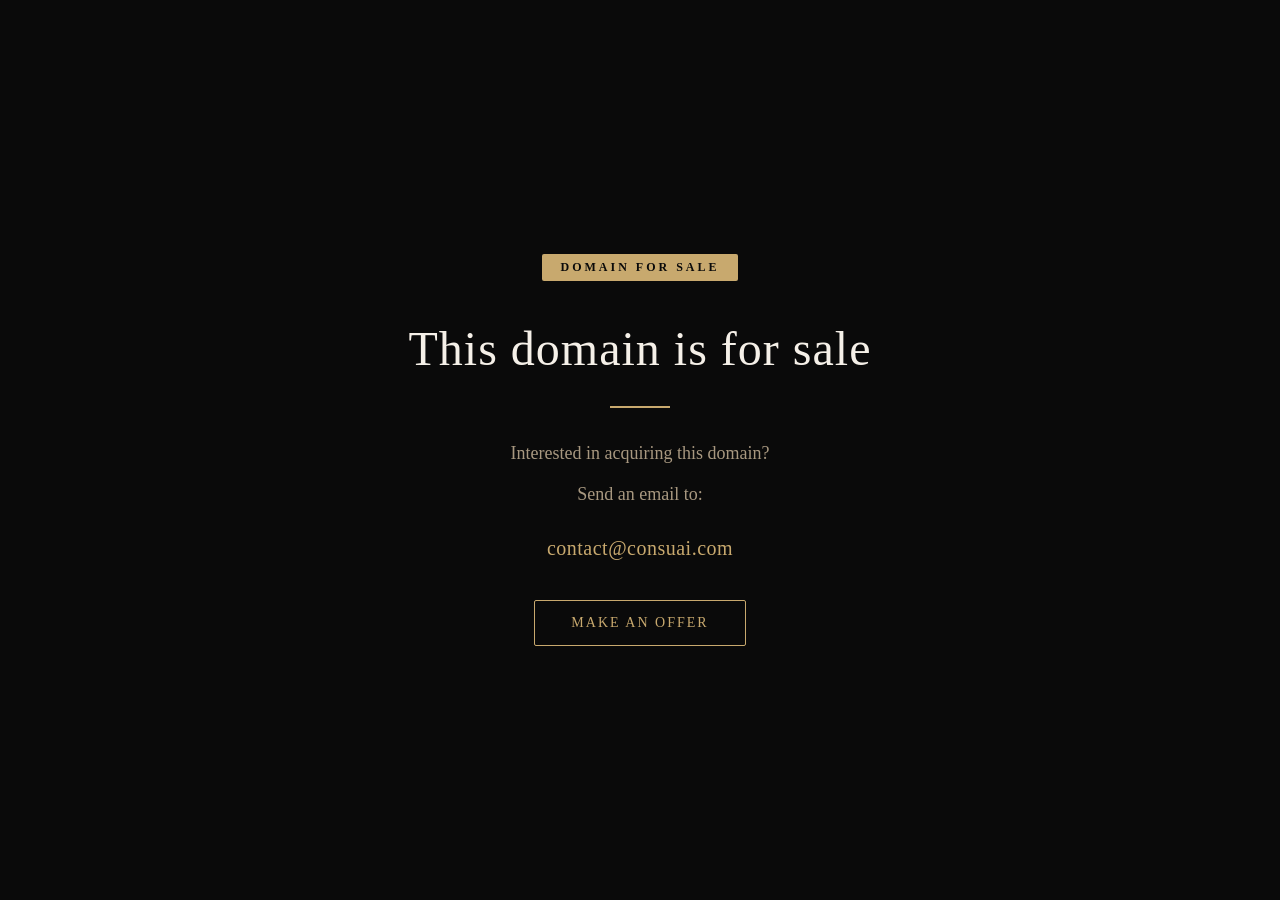
==== index.html @ 144a3ae1 "Add domain for sale page" ====
<!DOCTYPE html>
<html lang="en">
<head>
  <meta charset="UTF-8">
  <meta name="viewport" content="width=device-width, initial-scale=1.0">
  <title>Domain For Sale</title>
  <style>
    * {
      margin: 0;
      padding: 0;
      box-sizing: border-box;
    }

    body {
      min-height: 100vh;
      display: flex;
      align-items: center;
      justify-content: center;
      background: #0a0a0a;
      font-family: 'Georgia', serif;
      color: #f5f0e8;
    }

    .container {
      text-align: center;
      padding: 60px 40px;
      max-width: 600px;
    }

    .badge {
      display: inline-block;
      background: #c8a96e;
      color: #0a0a0a;
      font-size: 12px;
      font-weight: bold;
      letter-spacing: 3px;
      text-transform: uppercase;
      padding: 6px 18px;
      border-radius: 2px;
      margin-bottom: 40px;
    }

    h1 {
      font-size: clamp(28px, 5vw, 48px);
      font-weight: normal;
      letter-spacing: 1px;
      margin-bottom: 16px;
      color: #f5f0e8;
    }

    .divider {
      width: 60px;
      height: 2px;
      background: #c8a96e;
      margin: 30px auto;
    }

    p {
      font-size: 18px;
      color: #a89880;
      line-height: 1.7;
      margin-bottom: 10px;
    }

    a {
      color: #c8a96e;
      text-decoration: none;
      font-size: 20px;
      letter-spacing: 0.5px;
      border-bottom: 1px solid transparent;
      transition: border-color 0.2s;
    }

    a:hover {
      border-bottom-color: #c8a96e;
    }

    .cta {
      margin-top: 40px;
      display: inline-block;
      background: transparent;
      border: 1px solid #c8a96e;
      color: #c8a96e;
      padding: 14px 36px;
      font-size: 14px;
      letter-spacing: 2px;
      text-transform: uppercase;
      text-decoration: none;
      border-radius: 2px;
      transition: background 0.2s, color 0.2s;
    }

    .cta:hover {
      background: #c8a96e;
      color: #0a0a0a;
      border-bottom-color: transparent;
    }
  </style>
</head>
<body>
  <div class="container">
    <div class="badge">Domain For Sale</div>
    <h1>This domain is for sale</h1>
    <div class="divider"></div>
    <p>Interested in acquiring this domain?</p>
    <p>Send an email to:</p>
    <br>
    <a href="mailto:contact@consuai.com">contact@consuai.com</a>
    <br>
    <a href="mailto:contact@consuai.com" class="cta">Make an offer</a>
  </div>
</body>
</html>
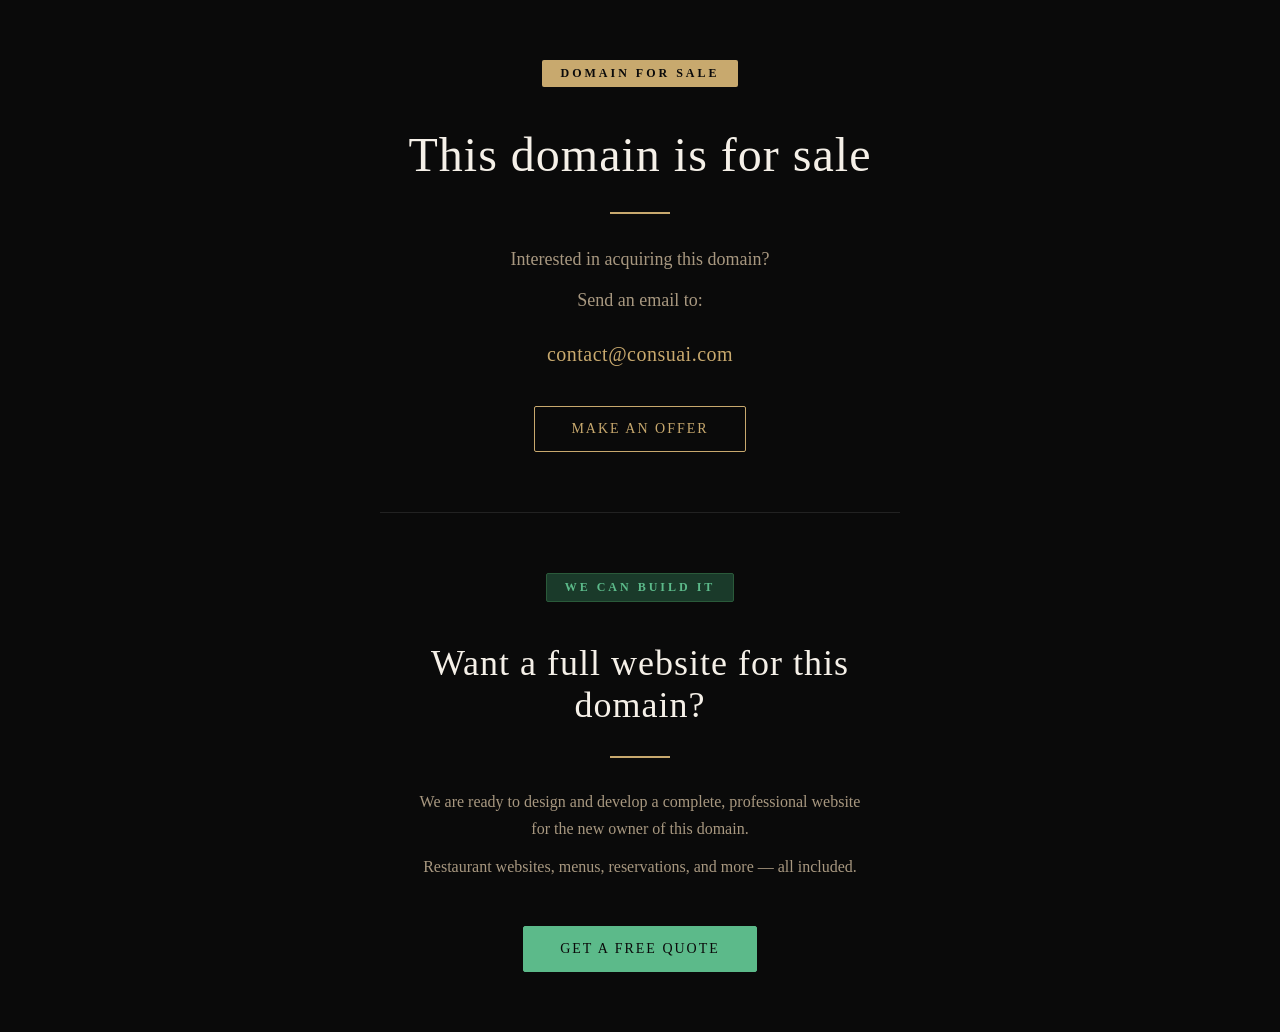
==== commit 00f13448: "Add website build offer section below domain sale content Co-Authored-By: Claude Sonnet 4.6 <noreply" ====
--- a/index.html
+++ b/index.html
@@ -95,6 +95,60 @@
       color: #0a0a0a;
       border-bottom-color: transparent;
     }
+
+    .divider-section {
+      width: 100%;
+      height: 1px;
+      background: #222;
+      margin: 60px 0;
+    }
+
+    .build-section {
+      text-align: center;
+    }
+
+    .build-section .badge {
+      background: #1a3a2a;
+      color: #5cba8a;
+      border: 1px solid #2a5a3a;
+    }
+
+    .build-section h2 {
+      font-size: clamp(22px, 4vw, 36px);
+      font-weight: normal;
+      color: #f5f0e8;
+      margin-bottom: 16px;
+      letter-spacing: 1px;
+    }
+
+    .build-section p {
+      font-size: 16px;
+      color: #a89880;
+      max-width: 460px;
+      margin: 0 auto 10px;
+    }
+
+    .build-cta {
+      margin-top: 36px;
+      display: inline-block;
+      background: #5cba8a;
+      border: 1px solid #5cba8a;
+      color: #0a0a0a;
+      padding: 14px 36px;
+      font-size: 14px;
+      letter-spacing: 2px;
+      text-transform: uppercase;
+      text-decoration: none;
+      border-radius: 2px;
+      font-family: 'Georgia', serif;
+      transition: background 0.2s, color 0.2s;
+    }
+
+    .build-cta:hover {
+      background: transparent;
+      color: #5cba8a;
+      border-bottom-color: transparent;
+    }
   </style>
 </head>
 <body>
@@ -108,6 +162,16 @@
     <a href="mailto:contact@consuai.com">contact@consuai.com</a>
     <br>
     <a href="mailto:contact@consuai.com" class="cta">Make an offer</a>
+    <div class="divider-section"></div>
+
+    <div class="build-section">
+      <div class="badge">We Can Build It</div>
+      <h2>Want a full website for this domain?</h2>
+      <div class="divider"></div>
+      <p>We are ready to design and develop a complete, professional website for the new owner of this domain.</p>
+      <p>Restaurant websites, menus, reservations, and more — all included.</p>
+      <a href="mailto:contact@consuai.com" class="build-cta">Get a free quote</a>
+    </div>
   </div>
 </body>
 </html>
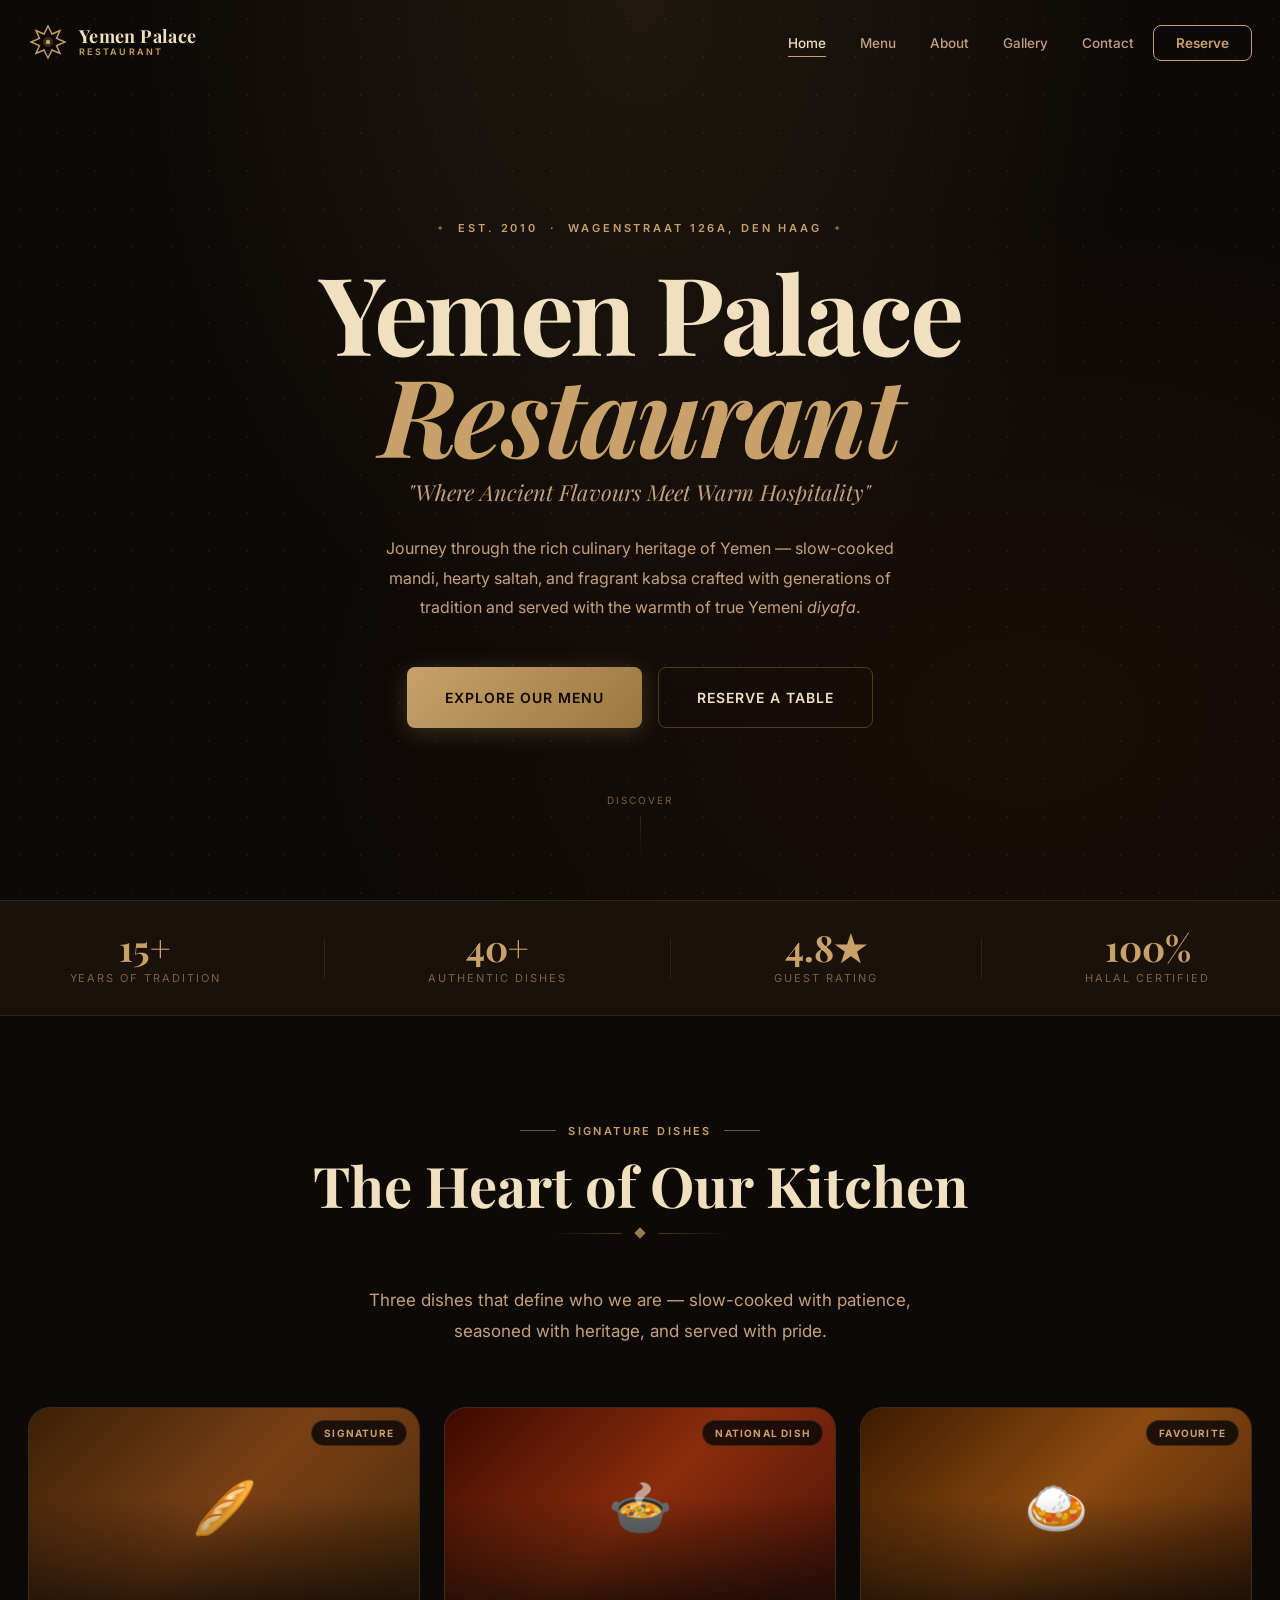
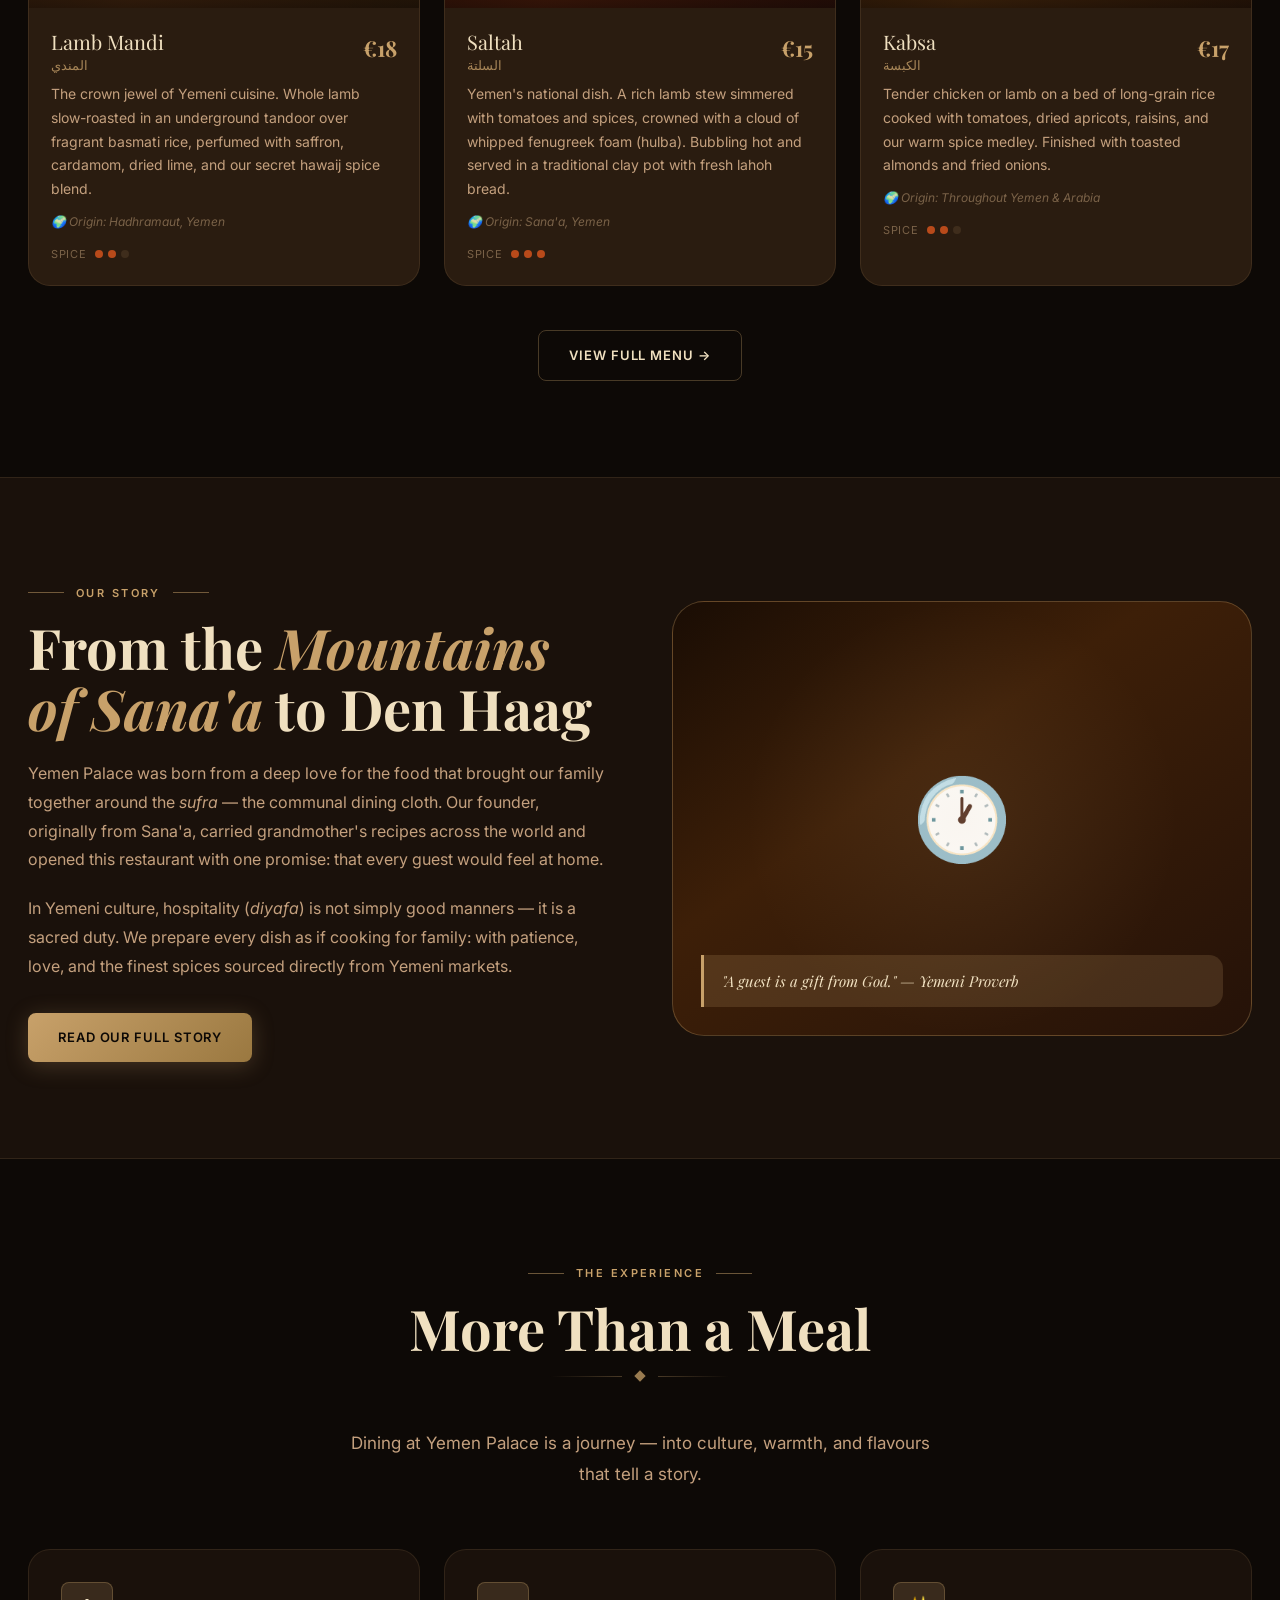
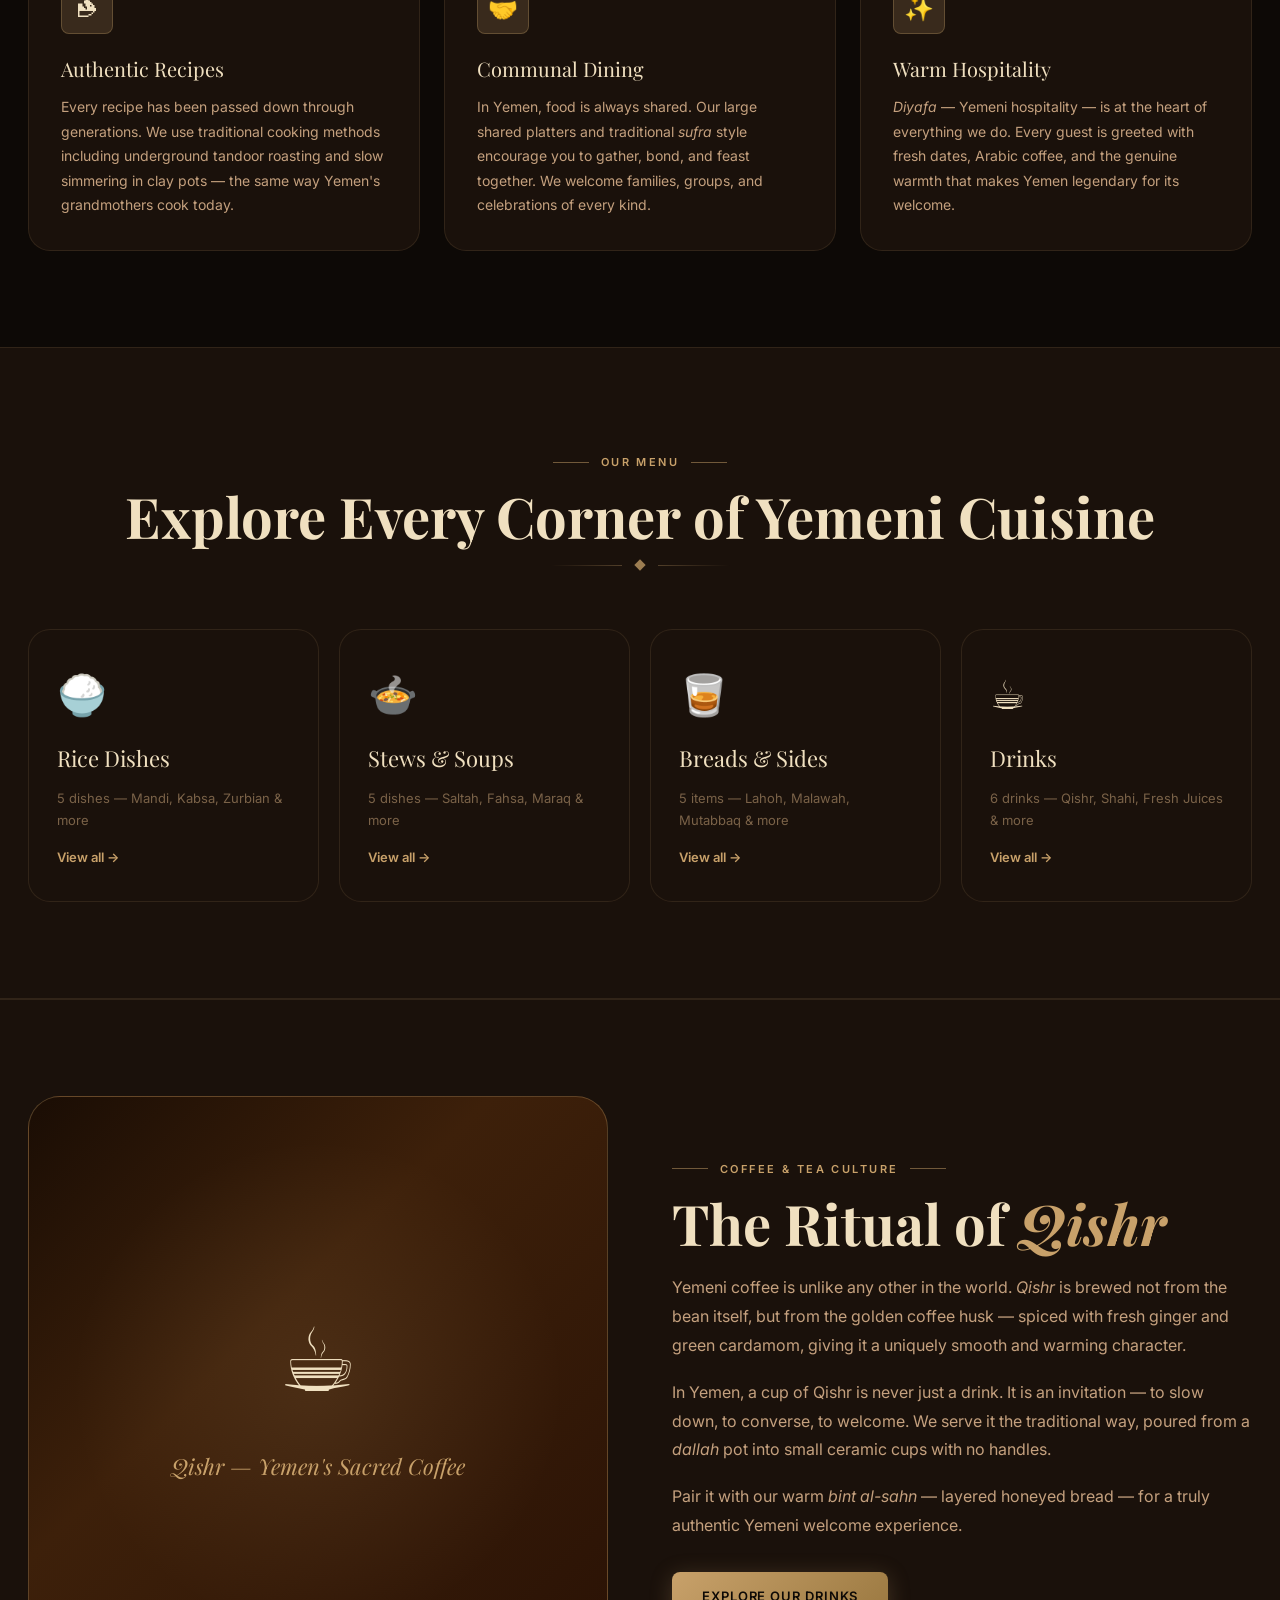
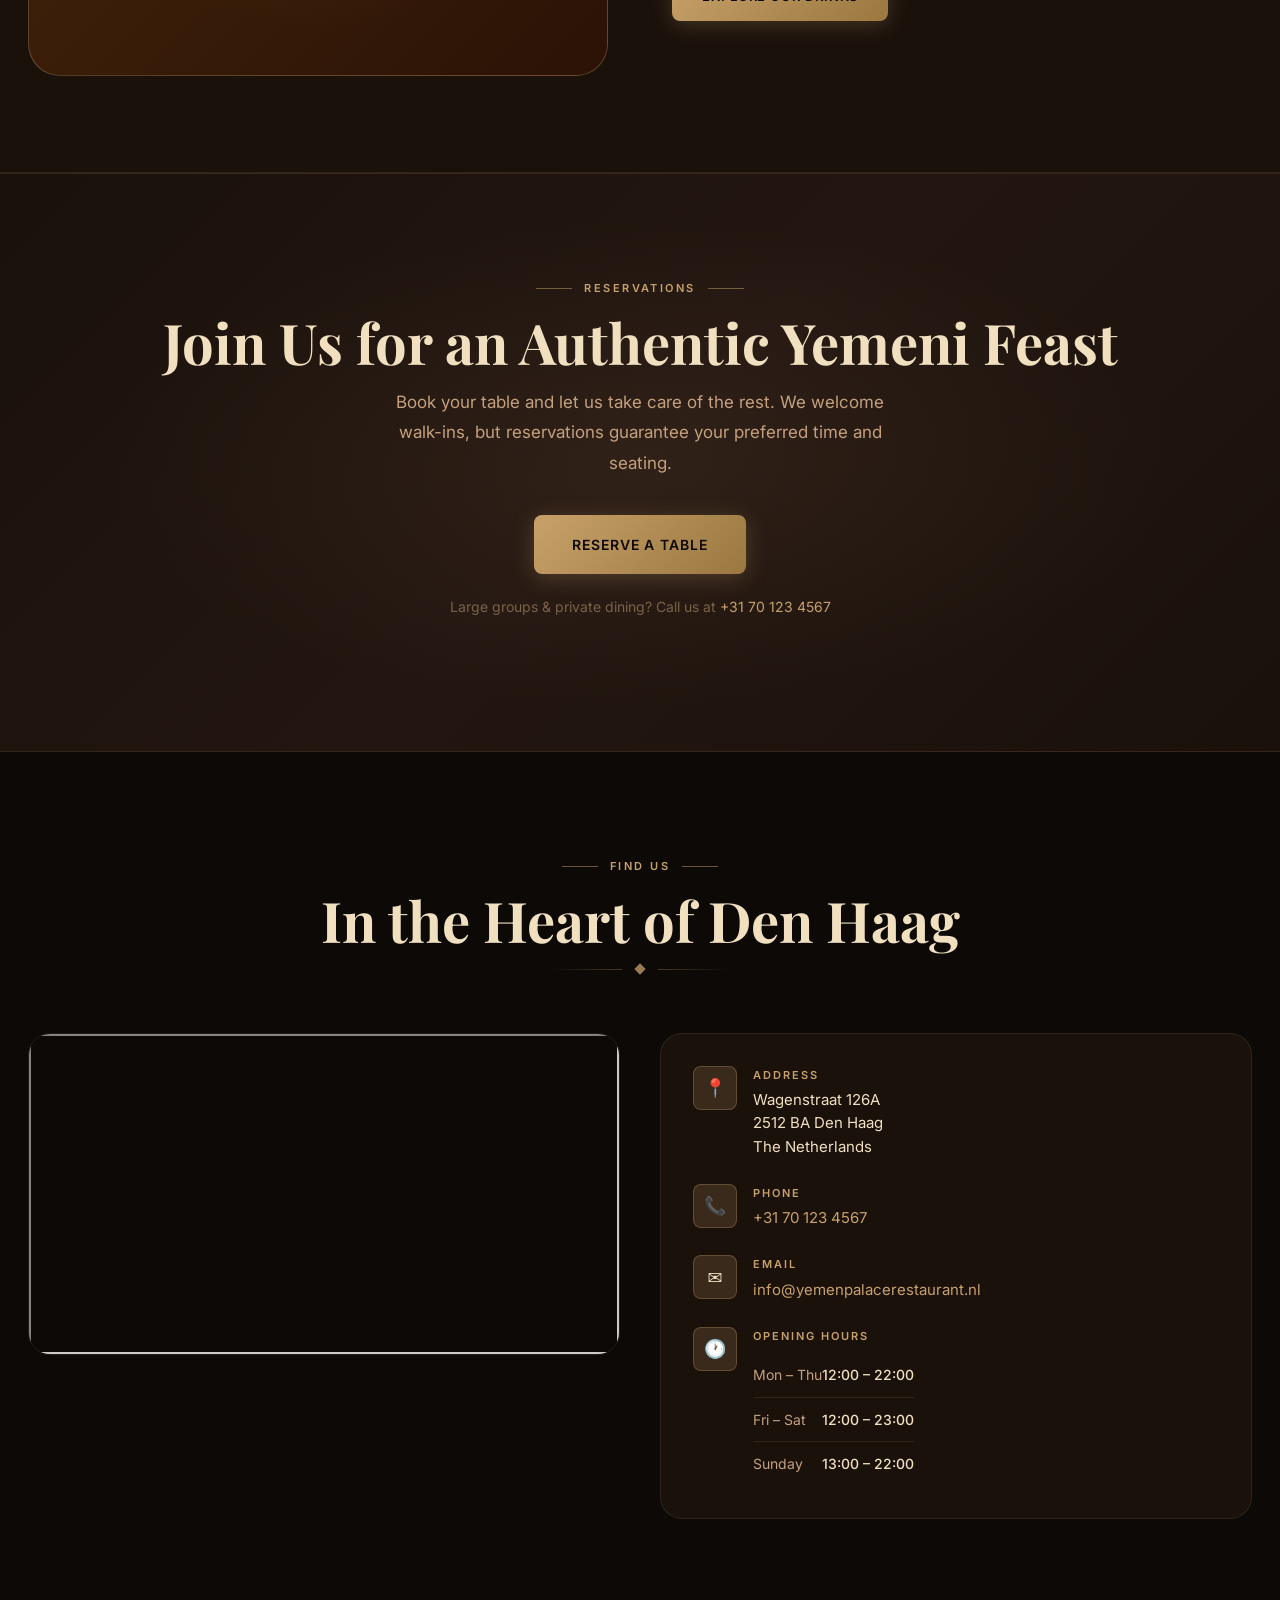
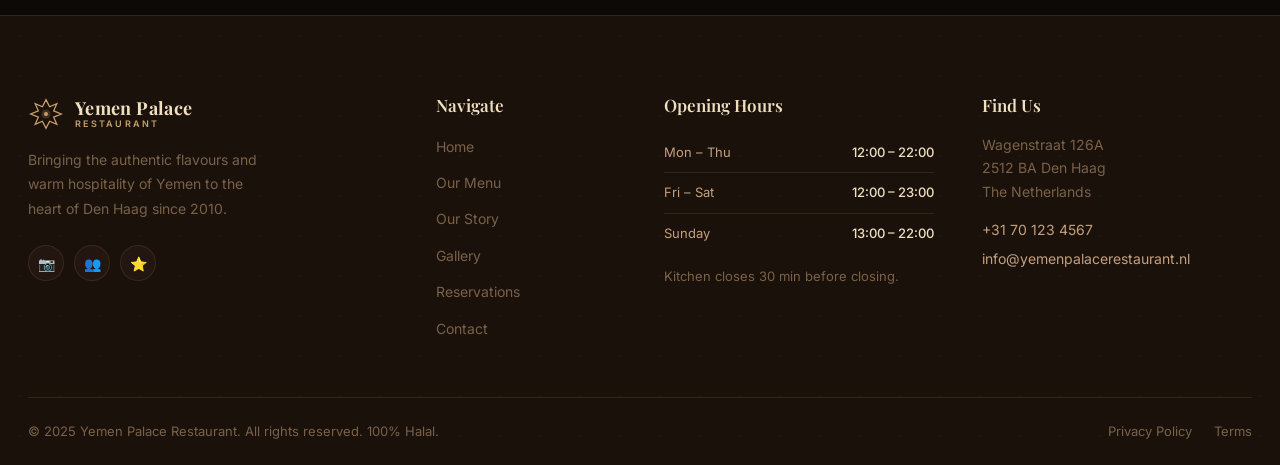
==== commit 1db01246: "Add full Yemen Palace Restaurant website with apex→www redirect - Build complete 6-page static site " ====
--- a/index.html
+++ b/index.html
@@ -1,177 +1,413 @@
 <!DOCTYPE html>
 <html lang="en">
 <head>
-  <meta charset="UTF-8">
-  <meta name="viewport" content="width=device-width, initial-scale=1.0">
-  <title>Domain For Sale</title>
-  <style>
-    * {
-      margin: 0;
-      padding: 0;
-      box-sizing: border-box;
-    }
-
-    body {
-      min-height: 100vh;
-      display: flex;
-      align-items: center;
-      justify-content: center;
-      background: #0a0a0a;
-      font-family: 'Georgia', serif;
-      color: #f5f0e8;
-    }
-
-    .container {
-      text-align: center;
-      padding: 60px 40px;
-      max-width: 600px;
-    }
-
-    .badge {
-      display: inline-block;
-      background: #c8a96e;
-      color: #0a0a0a;
-      font-size: 12px;
-      font-weight: bold;
-      letter-spacing: 3px;
-      text-transform: uppercase;
-      padding: 6px 18px;
-      border-radius: 2px;
-      margin-bottom: 40px;
-    }
-
-    h1 {
-      font-size: clamp(28px, 5vw, 48px);
-      font-weight: normal;
-      letter-spacing: 1px;
-      margin-bottom: 16px;
-      color: #f5f0e8;
-    }
-
-    .divider {
-      width: 60px;
-      height: 2px;
-      background: #c8a96e;
-      margin: 30px auto;
-    }
-
-    p {
-      font-size: 18px;
-      color: #a89880;
-      line-height: 1.7;
-      margin-bottom: 10px;
-    }
-
-    a {
-      color: #c8a96e;
-      text-decoration: none;
-      font-size: 20px;
-      letter-spacing: 0.5px;
-      border-bottom: 1px solid transparent;
-      transition: border-color 0.2s;
-    }
-
-    a:hover {
-      border-bottom-color: #c8a96e;
-    }
-
-    .cta {
-      margin-top: 40px;
-      display: inline-block;
-      background: transparent;
-      border: 1px solid #c8a96e;
-      color: #c8a96e;
-      padding: 14px 36px;
-      font-size: 14px;
-      letter-spacing: 2px;
-      text-transform: uppercase;
-      text-decoration: none;
-      border-radius: 2px;
-      transition: background 0.2s, color 0.2s;
-    }
-
-    .cta:hover {
-      background: #c8a96e;
-      color: #0a0a0a;
-      border-bottom-color: transparent;
-    }
-
-    .divider-section {
-      width: 100%;
-      height: 1px;
-      background: #222;
-      margin: 60px 0;
-    }
-
-    .build-section {
-      text-align: center;
-    }
-
-    .build-section .badge {
-      background: #1a3a2a;
-      color: #5cba8a;
-      border: 1px solid #2a5a3a;
-    }
-
-    .build-section h2 {
-      font-size: clamp(22px, 4vw, 36px);
-      font-weight: normal;
-      color: #f5f0e8;
-      margin-bottom: 16px;
-      letter-spacing: 1px;
-    }
-
-    .build-section p {
-      font-size: 16px;
-      color: #a89880;
-      max-width: 460px;
-      margin: 0 auto 10px;
-    }
-
-    .build-cta {
-      margin-top: 36px;
-      display: inline-block;
-      background: #5cba8a;
-      border: 1px solid #5cba8a;
-      color: #0a0a0a;
-      padding: 14px 36px;
-      font-size: 14px;
-      letter-spacing: 2px;
-      text-transform: uppercase;
-      text-decoration: none;
-      border-radius: 2px;
-      font-family: 'Georgia', serif;
-      transition: background 0.2s, color 0.2s;
-    }
-
-    .build-cta:hover {
-      background: transparent;
-      color: #5cba8a;
-      border-bottom-color: transparent;
-    }
-  </style>
+  <meta charset="UTF-8" />
+  <meta name="viewport" content="width=device-width, initial-scale=1.0" />
+  <title>Yemen Palace Restaurant — Authentic Yemeni Cuisine in Den Haag</title>
+  <meta name="description" content="Experience the rich flavours of Yemen in the heart of Den Haag. Slow-cooked mandi, saltah, kabsa and freshly baked flatbreads. Wagenstraat 126A, Den Haag." />
+  <link rel="canonical" href="https://www.yemenpalacerestaurant.nl/" />
+  <link rel="stylesheet" href="css/style.css" />
 </head>
 <body>
-  <div class="container">
-    <div class="badge">Domain For Sale</div>
-    <h1>This domain is for sale</h1>
-    <div class="divider"></div>
-    <p>Interested in acquiring this domain?</p>
-    <p>Send an email to:</p>
-    <br>
-    <a href="mailto:contact@consuai.com">contact@consuai.com</a>
-    <br>
-    <a href="mailto:contact@consuai.com" class="cta">Make an offer</a>
-    <div class="divider-section"></div>
-
-    <div class="build-section">
-      <div class="badge">We Can Build It</div>
-      <h2>Want a full website for this domain?</h2>
-      <div class="divider"></div>
-      <p>We are ready to design and develop a complete, professional website for the new owner of this domain.</p>
-      <p>Restaurant websites, menus, reservations, and more — all included.</p>
-      <a href="mailto:contact@consuai.com" class="build-cta">Get a free quote</a>
-    </div>
-  </div>
+
+<canvas id="rice-canvas"></canvas>
+
+<!-- Navbar -->
+<nav class="navbar">
+  <div class="container">
+    <a href="index.html" class="brand">
+      <div class="brand-icon">
+        <svg width="40" height="40" viewBox="0 0 40 40" fill="none">
+          <path d="M20 4L24 12L32 8.5L28.5 16.5L37 20L28.5 23.5L32 31.5L24 28L20 36L16 28L8 31.5L11.5 23.5L3 20L11.5 16.5L8 8.5L16 12Z" stroke="#c8a16a" stroke-width="1.4" fill="none"/>
+          <circle cx="20" cy="20" r="5" fill="#c8a16a" opacity="0.22"/>
+          <circle cx="20" cy="20" r="2.2" fill="#c8a16a"/>
+        </svg>
+      </div>
+      <div class="brand-text">
+        <span class="brand-name">Yemen Palace</span>
+        <span class="brand-sub">Restaurant</span>
+      </div>
+    </a>
+    <ul class="nav-links">
+      <li><a href="index.html"       class="nav-link">Home</a></li>
+      <li><a href="menu.html"        class="nav-link">Menu</a></li>
+      <li><a href="about.html"       class="nav-link">About</a></li>
+      <li><a href="gallery.html"     class="nav-link">Gallery</a></li>
+      <li><a href="contact.html"     class="nav-link">Contact</a></li>
+      <li><a href="reservation.html" class="nav-link nav-cta">Reserve</a></li>
+    </ul>
+    <button class="menu-toggle" aria-label="Open menu">
+      <span></span><span></span><span></span>
+    </button>
+  </div>
+</nav>
+<div class="nav-overlay"></div>
+
+<!-- Hero -->
+<section class="hero">
+  <div class="hero-overlay"></div>
+  <div class="hero-dot-pattern"></div>
+  <div class="container">
+    <div class="hero-content">
+      <span class="hero-eyebrow">Est. 2010 &nbsp;&middot;&nbsp; Wagenstraat 126A, Den Haag</span>
+      <h1 class="hero-title">
+        Yemen Palace
+        <em>Restaurant</em>
+      </h1>
+      <p class="hero-tagline">"Where Ancient Flavours Meet Warm Hospitality"</p>
+      <p class="hero-desc">
+        Journey through the rich culinary heritage of Yemen — slow-cooked mandi, hearty saltah,
+        and fragrant kabsa crafted with generations of tradition and served with the warmth
+        of true Yemeni <em>diyafa</em>.
+      </p>
+      <div class="hero-actions">
+        <a href="menu.html"        class="btn btn-primary btn-lg">Explore Our Menu</a>
+        <a href="reservation.html" class="btn btn-ghost  btn-lg">Reserve a Table</a>
+      </div>
+    </div>
+  </div>
+  <div class="hero-scroll">
+    <span>Discover</span>
+    <div class="hero-scroll-line"></div>
+  </div>
+</section>
+
+<!-- Stats Bar -->
+<div class="stats-bar">
+  <div class="container">
+    <div class="stat-item reveal"><div class="stat-number">15+</div><div class="stat-label">Years of Tradition</div></div>
+    <div class="stat-sep"></div>
+    <div class="stat-item reveal d1"><div class="stat-number">40+</div><div class="stat-label">Authentic Dishes</div></div>
+    <div class="stat-sep"></div>
+    <div class="stat-item reveal d2"><div class="stat-number">4.8&#9733;</div><div class="stat-label">Guest Rating</div></div>
+    <div class="stat-sep"></div>
+    <div class="stat-item reveal d3"><div class="stat-number">100%</div><div class="stat-label">Halal Certified</div></div>
+  </div>
+</div>
+
+<!-- Signature Dishes -->
+<section class="section" id="signature">
+  <div class="container">
+    <div class="section-header">
+      <div class="eyebrow reveal">Signature Dishes</div>
+      <h2 class="section-title reveal">The Heart of Our Kitchen</h2>
+      <div class="ornament reveal"><div class="ornament-gem"></div></div>
+      <p class="section-desc reveal">Three dishes that define who we are — slow-cooked with patience, seasoned with heritage, and served with pride.</p>
+    </div>
+    <div class="grid-3">
+
+      <div class="dish-card reveal">
+        <div class="dish-img" style="background:linear-gradient(135deg,#3a1f06 0%,#7a4015 50%,#4a2a0a 100%)">
+          &#129366;
+          <span class="dish-badge">Signature</span>
+        </div>
+        <div class="dish-body">
+          <div class="dish-header">
+            <div><div class="dish-name">Lamb Mandi <span class="dish-arabic">&#1575;&#1604;&#1605;&#1606;&#1583;&#1610;</span></div></div>
+            <div class="dish-price">&#8364;18</div>
+          </div>
+          <p class="dish-desc">The crown jewel of Yemeni cuisine. Whole lamb slow-roasted in an underground tandoor over fragrant basmati rice, perfumed with saffron, cardamom, dried lime, and our secret hawaij spice blend.</p>
+          <p class="dish-origin">&#127757; Origin: Hadhramaut, Yemen</p>
+          <div class="spice-row">
+            <span class="spice-label">Spice</span>
+            <span class="spice-dot lit"></span><span class="spice-dot lit"></span><span class="spice-dot"></span>
+          </div>
+        </div>
+      </div>
+
+      <div class="dish-card reveal d2">
+        <div class="dish-img" style="background:linear-gradient(135deg,#3d0a00 0%,#8a2c0c 50%,#4a1208 100%)">
+          &#127858;
+          <span class="dish-badge">National Dish</span>
+        </div>
+        <div class="dish-body">
+          <div class="dish-header">
+            <div><div class="dish-name">Saltah <span class="dish-arabic">&#1575;&#1604;&#1587;&#1604;&#1578;&#1577;</span></div></div>
+            <div class="dish-price">&#8364;15</div>
+          </div>
+          <p class="dish-desc">Yemen's national dish. A rich lamb stew simmered with tomatoes and spices, crowned with a cloud of whipped fenugreek foam (hulba). Bubbling hot and served in a traditional clay pot with fresh lahoh bread.</p>
+          <p class="dish-origin">&#127757; Origin: Sana'a, Yemen</p>
+          <div class="spice-row">
+            <span class="spice-label">Spice</span>
+            <span class="spice-dot lit"></span><span class="spice-dot lit"></span><span class="spice-dot lit"></span>
+          </div>
+        </div>
+      </div>
+
+      <div class="dish-card reveal d3">
+        <div class="dish-img" style="background:linear-gradient(135deg,#3d1a00 0%,#8b4a10 50%,#4a2208 100%)">
+          &#127835;
+          <span class="dish-badge">Favourite</span>
+        </div>
+        <div class="dish-body">
+          <div class="dish-header">
+            <div><div class="dish-name">Kabsa <span class="dish-arabic">&#1575;&#1604;&#1603;&#1576;&#1587;&#1577;</span></div></div>
+            <div class="dish-price">&#8364;17</div>
+          </div>
+          <p class="dish-desc">Tender chicken or lamb on a bed of long-grain rice cooked with tomatoes, dried apricots, raisins, and our warm spice medley. Finished with toasted almonds and fried onions.</p>
+          <p class="dish-origin">&#127757; Origin: Throughout Yemen &amp; Arabia</p>
+          <div class="spice-row">
+            <span class="spice-label">Spice</span>
+            <span class="spice-dot lit"></span><span class="spice-dot lit"></span><span class="spice-dot"></span>
+          </div>
+        </div>
+      </div>
+
+    </div>
+    <div style="text-align:center;margin-top:44px;" class="reveal">
+      <a href="menu.html" class="btn btn-ghost">View Full Menu &rarr;</a>
+    </div>
+  </div>
+</section>
+
+<!-- Our Story Teaser -->
+<section class="coffee-section">
+  <div class="container">
+    <div class="split-grid">
+      <div class="split-text reveal-left">
+        <div class="eyebrow">Our Story</div>
+        <h2 style="margin-bottom:20px;">From the <em style="color:var(--gold)">Mountains of Sana'a</em> to Den Haag</h2>
+        <p style="margin-bottom:20px;">Yemen Palace was born from a deep love for the food that brought our family together around the <em>sufra</em> &mdash; the communal dining cloth. Our founder, originally from Sana'a, carried grandmother's recipes across the world and opened this restaurant with one promise: that every guest would feel at home.</p>
+        <p style="margin-bottom:32px;">In Yemeni culture, hospitality (<em>diyafa</em>) is not simply good manners &mdash; it is a sacred duty. We prepare every dish as if cooking for family: with patience, love, and the finest spices sourced directly from Yemeni markets.</p>
+        <a href="about.html" class="btn btn-primary">Read Our Full Story</a>
+      </div>
+      <div class="split-visual reveal-right">
+        <div class="visual-card" style="background:linear-gradient(145deg,#1a0d04,#3d1f08 40%,#251208 100%);">
+          &#128336;
+          <div style="position:absolute;bottom:28px;left:28px;right:28px;z-index:2;">
+            <div class="quote-block" style="margin:0;font-size:15px;padding:14px 18px;">
+              "A guest is a gift from God." &mdash; Yemeni Proverb
+            </div>
+          </div>
+        </div>
+      </div>
+    </div>
+  </div>
+</section>
+
+<!-- The Experience -->
+<section class="section">
+  <div class="container">
+    <div class="section-header">
+      <div class="eyebrow reveal">The Experience</div>
+      <h2 class="section-title reveal">More Than a Meal</h2>
+      <div class="ornament reveal"><div class="ornament-gem"></div></div>
+      <p class="section-desc reveal">Dining at Yemen Palace is a journey &mdash; into culture, warmth, and flavours that tell a story.</p>
+    </div>
+    <div class="grid-3">
+      <div class="feature-card reveal">
+        <div class="feature-icon">&#129561;</div>
+        <div class="feature-title">Authentic Recipes</div>
+        <p class="feature-desc">Every recipe has been passed down through generations. We use traditional cooking methods including underground tandoor roasting and slow simmering in clay pots &mdash; the same way Yemen's grandmothers cook today.</p>
+      </div>
+      <div class="feature-card reveal d2">
+        <div class="feature-icon">&#129309;</div>
+        <div class="feature-title">Communal Dining</div>
+        <p class="feature-desc">In Yemen, food is always shared. Our large shared platters and traditional <em>sufra</em> style encourage you to gather, bond, and feast together. We welcome families, groups, and celebrations of every kind.</p>
+      </div>
+      <div class="feature-card reveal d3">
+        <div class="feature-icon">&#10024;</div>
+        <div class="feature-title">Warm Hospitality</div>
+        <p class="feature-desc"><em>Diyafa</em> &mdash; Yemeni hospitality &mdash; is at the heart of everything we do. Every guest is greeted with fresh dates, Arabic coffee, and the genuine warmth that makes Yemen legendary for its welcome.</p>
+      </div>
+    </div>
+  </div>
+</section>
+
+<!-- Menu Categories -->
+<section class="section" style="background:var(--bg-surface);border-top:1px solid var(--border);border-bottom:1px solid var(--border);">
+  <div class="container">
+    <div class="section-header">
+      <div class="eyebrow reveal">Our Menu</div>
+      <h2 class="section-title reveal">Explore Every Corner of Yemeni Cuisine</h2>
+      <div class="ornament reveal"><div class="ornament-gem"></div></div>
+    </div>
+    <div class="grid-4">
+      <a href="menu.html" class="cat-card reveal">
+        <div class="cat-emoji">&#127834;</div>
+        <div class="cat-name">Rice Dishes</div>
+        <div class="cat-count">5 dishes &mdash; Mandi, Kabsa, Zurbian &amp; more</div>
+        <div class="cat-link">View all &rarr;</div>
+      </a>
+      <a href="menu.html" class="cat-card reveal d1">
+        <div class="cat-emoji">&#127858;</div>
+        <div class="cat-name">Stews &amp; Soups</div>
+        <div class="cat-count">5 dishes &mdash; Saltah, Fahsa, Maraq &amp; more</div>
+        <div class="cat-link">View all &rarr;</div>
+      </a>
+      <a href="menu.html" class="cat-card reveal d2">
+        <div class="cat-emoji">&#129347;</div>
+        <div class="cat-name">Breads &amp; Sides</div>
+        <div class="cat-count">5 items &mdash; Lahoh, Malawah, Mutabbaq &amp; more</div>
+        <div class="cat-link">View all &rarr;</div>
+      </a>
+      <a href="menu.html" class="cat-card reveal d3">
+        <div class="cat-emoji">&#9749;</div>
+        <div class="cat-name">Drinks</div>
+        <div class="cat-count">6 drinks &mdash; Qishr, Shahi, Fresh Juices &amp; more</div>
+        <div class="cat-link">View all &rarr;</div>
+      </a>
+    </div>
+  </div>
+</section>
+
+<!-- Coffee & Tea -->
+<section class="coffee-section">
+  <div class="container">
+    <div class="coffee-grid">
+      <div class="coffee-visual reveal-left">
+        <div class="coffee-emoji">&#9749;</div>
+        <div class="coffee-label">Qishr &mdash; Yemen's Sacred Coffee</div>
+      </div>
+      <div class="reveal-right">
+        <div class="eyebrow">Coffee &amp; Tea Culture</div>
+        <h2 style="margin-bottom:20px;">The Ritual of <em style="color:var(--gold)">Qishr</em></h2>
+        <p style="margin-bottom:18px;">Yemeni coffee is unlike any other in the world. <em>Qishr</em> is brewed not from the bean itself, but from the golden coffee husk &mdash; spiced with fresh ginger and green cardamom, giving it a uniquely smooth and warming character.</p>
+        <p style="margin-bottom:18px;">In Yemen, a cup of Qishr is never just a drink. It is an invitation &mdash; to slow down, to converse, to welcome. We serve it the traditional way, poured from a <em>dallah</em> pot into small ceramic cups with no handles.</p>
+        <p style="margin-bottom:32px;">Pair it with our warm <em>bint al-sahn</em> &mdash; layered honeyed bread &mdash; for a truly authentic Yemeni welcome experience.</p>
+        <a href="menu.html" class="btn btn-primary">Explore Our Drinks</a>
+      </div>
+    </div>
+  </div>
+</section>
+
+<!-- Reservation CTA -->
+<section class="cta-banner">
+  <div class="container">
+    <div class="eyebrow reveal">Reservations</div>
+    <h2 class="reveal" style="margin-bottom:14px;">Join Us for an Authentic Yemeni Feast</h2>
+    <p class="reveal d1">Book your table and let us take care of the rest. We welcome walk-ins, but reservations guarantee your preferred time and seating.</p>
+    <div style="margin-top:36px;" class="reveal d2">
+      <a href="reservation.html" class="btn btn-primary btn-lg">Reserve a Table</a>
+    </div>
+    <p class="reveal d3" style="margin-top:20px;font-size:14px;color:var(--text-muted);">Large groups &amp; private dining? Call us at <a href="tel:+31701234567" style="color:var(--gold);">+31 70 123 4567</a></p>
+  </div>
+</section>
+
+<!-- Location -->
+<section class="section">
+  <div class="container">
+    <div class="section-header">
+      <div class="eyebrow reveal">Find Us</div>
+      <h2 class="section-title reveal">In the Heart of Den Haag</h2>
+      <div class="ornament reveal"><div class="ornament-gem"></div></div>
+    </div>
+    <div class="location-grid">
+      <div class="map-box reveal-left">
+        <iframe src="https://www.openstreetmap.org/export/embed.html?bbox=4.296%2C52.066%2C4.320%2C52.076&amp;layer=mapnik&amp;marker=52.071%2C4.308" title="Yemen Palace Restaurant" allowfullscreen loading="lazy"></iframe>
+      </div>
+      <div class="reveal-right">
+        <div class="info-block">
+          <div class="info-item">
+            <div class="info-icon">&#128205;</div>
+            <div>
+              <div class="info-label">Address</div>
+              <div class="info-value">Wagenstraat 126A<br>2512 BA Den Haag<br>The Netherlands</div>
+            </div>
+          </div>
+          <div class="info-item">
+            <div class="info-icon">&#128222;</div>
+            <div>
+              <div class="info-label">Phone</div>
+              <div class="info-value"><a href="tel:+31701234567">+31 70 123 4567</a></div>
+            </div>
+          </div>
+          <div class="info-item">
+            <div class="info-icon">&#9993;</div>
+            <div>
+              <div class="info-label">Email</div>
+              <div class="info-value"><a href="mailto:info@yemenpalacerestaurant.nl">info@yemenpalacerestaurant.nl</a></div>
+            </div>
+          </div>
+          <div class="info-item">
+            <div class="info-icon">&#128336;</div>
+            <div>
+              <div class="info-label">Opening Hours</div>
+              <div class="info-value">
+                <table class="hours-table">
+                  <tr data-day="mon"><td>Mon &ndash; Thu</td><td>12:00 &ndash; 22:00</td></tr>
+                  <tr data-day="fri"><td>Fri &ndash; Sat</td><td>12:00 &ndash; 23:00</td></tr>
+                  <tr data-day="sun"><td>Sunday</td><td>13:00 &ndash; 22:00</td></tr>
+                </table>
+              </div>
+            </div>
+          </div>
+        </div>
+      </div>
+    </div>
+  </div>
+</section>
+
+<!-- Footer -->
+<footer class="footer">
+  <div class="footer-pattern"></div>
+  <div class="container">
+    <div class="footer-grid">
+      <div class="footer-brand">
+        <a href="index.html" class="brand">
+          <div class="brand-icon">
+            <svg width="36" height="36" viewBox="0 0 40 40" fill="none">
+              <path d="M20 4L24 12L32 8.5L28.5 16.5L37 20L28.5 23.5L32 31.5L24 28L20 36L16 28L8 31.5L11.5 23.5L3 20L11.5 16.5L8 8.5L16 12Z" stroke="#c8a16a" stroke-width="1.4" fill="none"/>
+              <circle cx="20" cy="20" r="5" fill="#c8a16a" opacity="0.22"/>
+              <circle cx="20" cy="20" r="2.2" fill="#c8a16a"/>
+            </svg>
+          </div>
+          <div class="brand-text">
+            <span class="brand-name">Yemen Palace</span>
+            <span class="brand-sub">Restaurant</span>
+          </div>
+        </a>
+        <p class="footer-tagline">Bringing the authentic flavours and warm hospitality of Yemen to the heart of Den Haag since 2010.</p>
+        <div class="footer-social">
+          <a href="#" class="social-btn" aria-label="Instagram">&#128247;</a>
+          <a href="#" class="social-btn" aria-label="Facebook">&#128101;</a>
+          <a href="#" class="social-btn" aria-label="TripAdvisor">&#11088;</a>
+        </div>
+      </div>
+      <div class="footer-nav">
+        <h4 class="footer-heading">Navigate</h4>
+        <ul>
+          <li><a href="index.html">Home</a></li>
+          <li><a href="menu.html">Our Menu</a></li>
+          <li><a href="about.html">Our Story</a></li>
+          <li><a href="gallery.html">Gallery</a></li>
+          <li><a href="reservation.html">Reservations</a></li>
+          <li><a href="contact.html">Contact</a></li>
+        </ul>
+      </div>
+      <div class="footer-hours">
+        <h4 class="footer-heading">Opening Hours</h4>
+        <table class="hours-table">
+          <tr data-day="mon"><td>Mon &ndash; Thu</td><td>12:00 &ndash; 22:00</td></tr>
+          <tr data-day="fri"><td>Fri &ndash; Sat</td><td>12:00 &ndash; 23:00</td></tr>
+          <tr data-day="sun"><td>Sunday</td><td>13:00 &ndash; 22:00</td></tr>
+        </table>
+        <p style="margin-top:12px;font-size:13px;color:var(--text-muted);">Kitchen closes 30 min before closing.</p>
+      </div>
+      <div class="footer-contact">
+        <h4 class="footer-heading">Find Us</h4>
+        <address>
+          <p>Wagenstraat 126A</p>
+          <p>2512 BA Den Haag</p>
+          <p>The Netherlands</p>
+        </address>
+        <div class="footer-contact-links">
+          <a href="tel:+31701234567">+31 70 123 4567</a>
+          <a href="mailto:info@yemenpalacerestaurant.nl">info@yemenpalacerestaurant.nl</a>
+        </div>
+      </div>
+    </div>
+    <div class="footer-bottom">
+      <p>&copy; 2025 Yemen Palace Restaurant. All rights reserved. 100% Halal.</p>
+      <div class="footer-bottom-links">
+        <a href="#">Privacy Policy</a>
+        <a href="#">Terms</a>
+      </div>
+    </div>
+  </div>
+</footer>
+
+<script src="js/rice.js"></script>
+<script src="js/main.js"></script>
 </body>
 </html>
--- a/css/style.css
+++ b/css/style.css
@@ -0,0 +1,777 @@
+/* ================================================
+   Yemen Palace Restaurant — Main Stylesheet
+   Warm earthy: espresso · gold · terracotta · cream
+   ================================================ */
+
+@import url('https://fonts.googleapis.com/css2?family=Playfair+Display:ital,wght@0,400;0,600;0,700;1,400;1,600&family=Inter:wght@300;400;500;600&display=swap');
+
+/* ─── Design Tokens ─── */
+:root {
+  --bg-base:      #0d0906;
+  --bg-surface:   #1a110b;
+  --bg-elevated:  #231611;
+  --bg-card:      #2a1c10;
+
+  --text-primary:   #f0e0c0;
+  --text-secondary: #c4a07e;
+  --text-muted:     #7a6248;
+
+  --gold:            #c8a16a;
+  --gold-light:      #e8c990;
+  --gold-dark:       #9a7840;
+  --gold-muted:      rgba(200,161,106,.18);
+  --gold-glow:       rgba(200,161,106,.25);
+
+  --terracotta:      #b84a1a;
+  --terracotta-light:#d45e28;
+
+  --border:          rgba(200,161,106,.13);
+  --border-strong:   rgba(200,161,106,.32);
+
+  --shadow-sm:  0 2px 8px rgba(0,0,0,.5);
+  --shadow-md:  0 4px 24px rgba(0,0,0,.55);
+  --shadow-lg:  0 8px 48px rgba(0,0,0,.65);
+  --glow-gold:  0 0 40px rgba(200,161,106,.18);
+
+  --font-heading: 'Playfair Display', Georgia, serif;
+  --font-body:    'Inter', system-ui, sans-serif;
+
+  --radius-sm:  8px;
+  --radius-md:  14px;
+  --radius-lg:  22px;
+  --radius-xl:  32px;
+
+  --container-max: 1280px;
+  --section-pad:   96px;
+}
+
+/* ─── Reset ─── */
+*, *::before, *::after { margin:0; padding:0; box-sizing:border-box; }
+html { scroll-behavior:smooth; -webkit-font-smoothing:antialiased; }
+body {
+  background: var(--bg-base);
+  color: var(--text-primary);
+  font-family: var(--font-body);
+  font-size: 16px;
+  line-height: 1.65;
+  overflow-x: hidden;
+}
+body.menu-open { overflow: hidden; }
+img  { max-width:100%; display:block; }
+a    { color:inherit; text-decoration:none; }
+ul   { list-style:none; }
+address { font-style:normal; }
+button { font-family:inherit; }
+
+/* ─── Typography ─── */
+h1,h2,h3,h4,h5,h6 {
+  font-family: var(--font-heading);
+  line-height: 1.1;
+  color: var(--text-primary);
+}
+h1 { font-size: clamp(44px,7vw,88px); }
+h2 { font-size: clamp(32px,4.5vw,56px); }
+h3 { font-size: clamp(22px,3vw,32px); }
+h4 { font-size: clamp(18px,2.5vw,22px); }
+p  { color: var(--text-secondary); line-height: 1.8; }
+
+.text-gold   { color: var(--gold); }
+.text-cream  { color: var(--text-primary); }
+.italic      { font-style: italic; }
+
+/* ─── Layout ─── */
+.container {
+  max-width: var(--container-max);
+  margin: 0 auto;
+  padding: 0 28px;
+}
+.section      { padding: var(--section-pad) 0; }
+.section-sm   { padding: 64px 0; }
+.section-lg   { padding: 128px 0; }
+
+.grid-2 { display:grid; grid-template-columns:repeat(2,1fr); gap:28px; }
+.grid-3 { display:grid; grid-template-columns:repeat(3,1fr); gap:24px; }
+.grid-4 { display:grid; grid-template-columns:repeat(4,1fr); gap:20px; }
+
+/* ─── Section Header ─── */
+.section-header { text-align:center; margin-bottom:60px; }
+
+.eyebrow {
+  display: inline-flex;
+  align-items: center;
+  gap: 12px;
+  font-size: 11px;
+  font-weight: 600;
+  letter-spacing: .22em;
+  text-transform: uppercase;
+  color: var(--gold);
+  margin-bottom: 14px;
+}
+.eyebrow::before,
+.eyebrow::after {
+  content:'';
+  width: 36px; height: 1px;
+  background: var(--gold);
+  opacity: .5;
+}
+.section-title  { margin-bottom:12px; }
+.section-desc   { max-width:580px; margin:0 auto; font-size:17px; }
+
+/* Ornament divider */
+.ornament {
+  display: flex; align-items: center; justify-content: center;
+  gap: 14px; margin: 14px 0 48px;
+}
+.ornament::before,
+.ornament::after {
+  content:'';
+  height: 1px; width: 72px;
+  background: linear-gradient(to right, transparent, var(--border-strong));
+}
+.ornament::after { background: linear-gradient(to left, transparent, var(--border-strong)); }
+.ornament-gem {
+  width: 8px; height: 8px;
+  background: var(--gold); transform: rotate(45deg); opacity:.75;
+}
+
+/* ─── Navigation ─── */
+.navbar {
+  position: fixed; top:0; left:0; right:0;
+  z-index: 1000;
+  padding: 22px 0;
+  transition: padding .3s ease, background .4s ease, border-color .4s ease;
+  border-bottom: 1px solid transparent;
+}
+.navbar.scrolled {
+  padding: 13px 0;
+  background: rgba(13,9,6,.96);
+  backdrop-filter: blur(20px);
+  border-bottom-color: var(--border);
+}
+.navbar .container { display:flex; align-items:center; justify-content:space-between; }
+
+.brand { display:flex; align-items:center; gap:11px; }
+.brand-icon svg { display:block; }
+.brand-text { display:flex; flex-direction:column; line-height:1.1; }
+.brand-name { font-family:var(--font-heading); font-size:18px; font-weight:700; color:var(--text-primary); letter-spacing:.02em; }
+.brand-sub  { font-size:9px; font-weight:600; letter-spacing:.25em; text-transform:uppercase; color:var(--gold); }
+
+.nav-links { display:flex; align-items:center; gap:4px; }
+.nav-link {
+  font-size:13.5px; font-weight:500;
+  color: var(--text-secondary);
+  padding: 9px 15px;
+  border-radius: var(--radius-sm);
+  transition: color .2s;
+  position: relative;
+}
+.nav-link::after {
+  content:''; position:absolute; bottom:3px; left:15px; right:15px;
+  height:1px; background:var(--gold);
+  transform:scaleX(0); transition:transform .25s;
+}
+.nav-link:hover,
+.nav-link.active       { color:var(--text-primary); }
+.nav-link:hover::after,
+.nav-link.active::after { transform:scaleX(1); }
+
+.nav-link.nav-cta {
+  border: 1px solid var(--gold); color:var(--gold);
+  padding: 9px 22px; font-weight:600;
+  transition: all .25s;
+}
+.nav-link.nav-cta::after { display:none; }
+.nav-link.nav-cta:hover  { background:var(--gold); color:var(--bg-base); }
+
+.menu-toggle {
+  display:none; flex-direction:column; gap:5px;
+  background:none; border:none; cursor:pointer; padding:8px;
+}
+.menu-toggle span {
+  display:block; width:24px; height:2px;
+  background:var(--text-primary); border-radius:2px;
+  transition:all .25s;
+}
+.menu-toggle.active span:nth-child(1) { transform:translateY(7px) rotate(45deg); }
+.menu-toggle.active span:nth-child(2) { opacity:0; }
+.menu-toggle.active span:nth-child(3) { transform:translateY(-7px) rotate(-45deg); }
+
+.nav-overlay {
+  display:none; position:fixed; inset:0;
+  background:rgba(0,0,0,.72); z-index:999;
+  opacity:0; transition:opacity .3s;
+}
+.nav-overlay.active { opacity:1; }
+
+/* ─── Buttons ─── */
+.btn {
+  display:inline-flex; align-items:center; gap:8px;
+  padding: 14px 30px;
+  border-radius: var(--radius-sm);
+  font-size:13px; font-weight:600;
+  letter-spacing:.07em; text-transform:uppercase;
+  cursor:pointer; border:none;
+  transition:all .25s; text-decoration:none;
+}
+.btn-primary {
+  background: linear-gradient(135deg, var(--gold), var(--gold-dark));
+  color: var(--bg-base);
+  box-shadow: 0 4px 22px var(--gold-glow);
+}
+.btn-primary:hover { transform:translateY(-3px); box-shadow:0 7px 30px var(--gold-glow); }
+.btn-ghost {
+  background:transparent; color:var(--text-primary);
+  border:1px solid var(--border-strong);
+}
+.btn-ghost:hover { border-color:var(--gold); color:var(--gold); transform:translateY(-3px); }
+.btn-sm  { padding:10px 22px; font-size:12px; }
+.btn-lg  { padding:18px 38px; font-size:14px; }
+
+/* ─── Rice Canvas ─── */
+#rice-canvas {
+  position:fixed; inset:0;
+  width:100%; height:100%;
+  pointer-events:none; z-index:0;
+}
+
+/* ─── Hero ─── */
+.hero {
+  position:relative; min-height:100vh;
+  display:flex; align-items:center;
+  overflow:hidden; background:var(--bg-base);
+}
+.hero-overlay {
+  position:absolute; inset:0; pointer-events:none;
+  background:
+    radial-gradient(ellipse at 50% 0%, rgba(200,161,106,.1) 0%, transparent 55%),
+    radial-gradient(ellipse at 80% 80%, rgba(184,74,26,.07) 0%, transparent 50%);
+}
+.hero-dot-pattern {
+  position:absolute; inset:0; pointer-events:none;
+  background-image: radial-gradient(circle, rgba(200,161,106,.07) 1px, transparent 1px);
+  background-size: 38px 38px;
+}
+.hero .container {
+  position:relative; z-index:2;
+  display:flex; align-items:center; justify-content:center;
+  min-height:100vh; padding-top:100px; padding-bottom:60px;
+}
+.hero-content { text-align:center; max-width:820px; margin:0 auto; }
+.hero-eyebrow {
+  display:inline-flex; align-items:center; gap:12px;
+  font-size:11px; font-weight:600; letter-spacing:.26em; text-transform:uppercase;
+  color:var(--gold); margin-bottom:22px;
+}
+.hero-eyebrow::before,
+.hero-eyebrow::after { content:'✦'; font-size:8px; opacity:.7; }
+
+.hero-title {
+  font-size:clamp(52px,9vw,108px);
+  font-weight:700; line-height:.95;
+  letter-spacing:-.025em;
+  color:var(--text-primary); margin-bottom:8px;
+}
+.hero-title em {
+  font-style:italic;
+  color:var(--gold);
+  display:block;
+}
+.hero-tagline {
+  font-family:var(--font-heading);
+  font-size:clamp(16px,2.2vw,22px);
+  font-style:italic; font-weight:400;
+  color:var(--text-secondary); margin-bottom:22px;
+}
+.hero-desc {
+  font-size:16px; color:var(--text-secondary);
+  max-width:540px; margin:0 auto 44px; line-height:1.85;
+}
+.hero-actions { display:flex; gap:16px; justify-content:center; flex-wrap:wrap; }
+
+.hero-scroll {
+  position:absolute; bottom:40px; left:50%;
+  transform:translateX(-50%); z-index:2;
+  display:flex; flex-direction:column; align-items:center; gap:8px;
+  animation:scrollBounce 2.5s ease-in-out infinite;
+}
+.hero-scroll span { font-size:10px; letter-spacing:.2em; text-transform:uppercase; color:var(--text-muted); }
+.hero-scroll-line { width:1px; height:44px; background:linear-gradient(to bottom,var(--gold-muted),transparent); }
+
+@keyframes scrollBounce {
+  0%,100% { transform:translateX(-50%) translateY(0); }
+  50%      { transform:translateX(-50%) translateY(8px); }
+}
+
+/* ─── Stats Bar ─── */
+.stats-bar {
+  background:var(--bg-surface);
+  border-top:1px solid var(--border); border-bottom:1px solid var(--border);
+  padding:28px 0;
+}
+.stats-bar .container { display:flex; justify-content:space-around; align-items:center; gap:20px; flex-wrap:wrap; }
+.stat-item { text-align:center; }
+.stat-number {
+  font-family:var(--font-heading);
+  font-size:36px; font-weight:700; color:var(--gold); line-height:1; margin-bottom:4px;
+}
+.stat-label { font-size:11px; letter-spacing:.18em; text-transform:uppercase; color:var(--text-muted); }
+.stat-sep { width:1px; height:40px; background:var(--border); }
+
+/* ─── Dish Cards ─── */
+.dish-card {
+  background:var(--bg-card); border:1px solid var(--border);
+  border-radius:var(--radius-lg); overflow:hidden;
+  transition:transform .3s, box-shadow .3s, border-color .3s;
+}
+.dish-card:hover {
+  transform:translateY(-6px);
+  box-shadow:var(--shadow-lg), var(--glow-gold);
+  border-color:var(--border-strong);
+}
+.dish-img {
+  width:100%; height:200px;
+  display:flex; align-items:center; justify-content:center;
+  font-size:52px; position:relative; overflow:hidden;
+}
+.dish-img::after {
+  content:''; position:absolute; inset:0;
+  background:linear-gradient(to top,rgba(13,9,6,.75) 0%,transparent 55%);
+}
+.dish-badge {
+  position:absolute; top:12px; right:12px;
+  background:rgba(13,9,6,.85); border:1px solid var(--gold-muted);
+  border-radius:20px; padding:4px 12px;
+  font-size:10px; font-weight:700; letter-spacing:.12em; text-transform:uppercase;
+  color:var(--gold); backdrop-filter:blur(8px); z-index:1;
+}
+.dish-body { padding:22px; }
+.dish-header { display:flex; align-items:flex-start; justify-content:space-between; gap:12px; margin-bottom:10px; }
+.dish-name { font-family:var(--font-heading); font-size:20px; color:var(--text-primary); line-height:1.2; }
+.dish-arabic { font-size:13px; color:var(--gold); opacity:.8; display:block; margin-top:3px; }
+.dish-price { font-family:var(--font-heading); font-size:22px; font-weight:700; color:var(--gold); white-space:nowrap; }
+.dish-desc { font-size:14px; color:var(--text-secondary); line-height:1.7; margin-bottom:10px; }
+.dish-origin { font-size:12px; color:var(--text-muted); font-style:italic; }
+.spice-row { display:flex; align-items:center; gap:5px; margin-top:12px; }
+.spice-label { font-size:11px; color:var(--text-muted); letter-spacing:.06em; text-transform:uppercase; margin-right:4px; }
+.spice-dot { width:8px; height:8px; border-radius:50%; background:var(--border); }
+.spice-dot.lit { background:var(--terracotta); }
+
+/* ─── Feature Cards ─── */
+.feature-card {
+  background:var(--bg-surface); border:1px solid var(--border);
+  border-radius:var(--radius-lg); padding:32px;
+  transition:border-color .3s, transform .3s;
+}
+.feature-card:hover { border-color:var(--gold-muted); transform:translateY(-4px); }
+.feature-icon {
+  width:52px; height:52px; border-radius:var(--radius-sm);
+  background:var(--gold-muted); border:1px solid rgba(200,161,106,.3);
+  display:flex; align-items:center; justify-content:center;
+  font-size:24px; margin-bottom:18px;
+}
+.feature-title { font-family:var(--font-heading); font-size:20px; color:var(--text-primary); margin-bottom:10px; }
+.feature-desc  { font-size:14px; color:var(--text-secondary); line-height:1.75; }
+
+/* ─── Category Cards ─── */
+.cat-card {
+  background:var(--bg-surface); border:1px solid var(--border);
+  border-radius:var(--radius-lg); padding:32px 28px;
+  display:flex; flex-direction:column; gap:12px;
+  transition:all .3s; text-decoration:none; cursor:pointer;
+}
+.cat-card:hover {
+  border-color:var(--gold); transform:translateY(-4px);
+  box-shadow:var(--shadow-md), var(--glow-gold);
+}
+.cat-emoji { font-size:40px; }
+.cat-name  { font-family:var(--font-heading); font-size:22px; color:var(--text-primary); }
+.cat-count { font-size:13px; color:var(--text-muted); }
+.cat-link  { font-size:13px; color:var(--gold); font-weight:600; margin-top:4px; }
+
+/* ─── Coffee Feature ─── */
+.coffee-section {
+  background:var(--bg-surface);
+  border-top:1px solid var(--border); border-bottom:1px solid var(--border);
+  padding:var(--section-pad) 0;
+}
+.coffee-grid { display:grid; grid-template-columns:1fr 1fr; gap:64px; align-items:center; }
+.coffee-visual {
+  aspect-ratio:1; border-radius:var(--radius-xl);
+  background:linear-gradient(135deg,#1a0d04 0%,#3d200a 40%,#2a1205 100%);
+  border:1px solid var(--border-strong);
+  display:flex; flex-direction:column; align-items:center; justify-content:center;
+  gap:16px; position:relative; overflow:hidden;
+}
+.coffee-visual::before {
+  content:''; position:absolute; inset:0;
+  background:radial-gradient(circle at 50% 50%, rgba(200,161,106,.12) 0%,transparent 60%);
+}
+.coffee-emoji { font-size:88px; position:relative; z-index:1; }
+.coffee-label {
+  font-family:var(--font-heading); font-size:22px; font-style:italic;
+  color:var(--gold); position:relative; z-index:1;
+}
+
+/* ─── CTA Banner ─── */
+.cta-banner {
+  position:relative; overflow:hidden;
+  background:linear-gradient(135deg,var(--bg-surface),var(--bg-elevated) 50%,var(--bg-surface));
+  border-top:1px solid var(--border); border-bottom:1px solid var(--border);
+  padding:var(--section-pad) 0;
+}
+.cta-banner::before {
+  content:''; position:absolute; inset:0;
+  background:radial-gradient(ellipse at center,rgba(200,161,106,.08) 0%,transparent 60%);
+}
+.cta-banner .container { position:relative; z-index:1; text-align:center; }
+.cta-banner h2 { margin-bottom:14px; }
+.cta-banner p  { max-width:520px; margin:0 auto 36px; font-size:17px; }
+
+/* ─── Location Preview ─── */
+.location-grid { display:grid; grid-template-columns:1fr 1fr; gap:40px; align-items:start; }
+.map-box {
+  border-radius:var(--radius-lg); overflow:hidden;
+  border:1px solid var(--border); position:relative;
+}
+.map-box iframe { display:block; width:100%; height:320px; filter:saturate(0) opacity(.85); }
+
+.info-block {
+  background:var(--bg-surface); border:1px solid var(--border);
+  border-radius:var(--radius-lg); padding:32px;
+}
+.info-item { display:flex; gap:16px; margin-bottom:26px; }
+.info-item:last-child { margin-bottom:0; }
+.info-icon {
+  width:44px; height:44px; border-radius:var(--radius-sm);
+  background:var(--gold-muted); border:1px solid rgba(200,161,106,.3);
+  display:flex; align-items:center; justify-content:center; font-size:18px; flex-shrink:0;
+}
+.info-label { font-size:11px; font-weight:600; letter-spacing:.18em; text-transform:uppercase; color:var(--gold); margin-bottom:4px; }
+.info-value { font-size:15px; color:var(--text-primary); line-height:1.55; }
+.info-value a { color:var(--gold); transition:opacity .2s; }
+.info-value a:hover { opacity:.8; }
+
+/* ─── Hours Table ─── */
+.hours-table { width:100%; border-collapse:collapse; margin-top:8px; }
+.hours-table tr { border-bottom:1px solid var(--border); }
+.hours-table tr:last-child { border-bottom:none; }
+.hours-table td { padding:11px 0; font-size:14px; }
+.hours-table td:first-child { color:var(--text-secondary); }
+.hours-table td:last-child  { color:var(--text-primary); font-weight:500; text-align:right; }
+.hours-table tr.today td { color:var(--gold); }
+
+/* ─── Page Hero ─── */
+.page-hero {
+  position:relative; padding:160px 0 80px; text-align:center; overflow:hidden;
+}
+.page-hero::before {
+  content:''; position:absolute; inset:0;
+  background:radial-gradient(ellipse at top center,rgba(200,161,106,.1) 0%,transparent 55%);
+}
+.page-hero-dots {
+  position:absolute; inset:0;
+  background-image:radial-gradient(circle,rgba(200,161,106,.06) 1px,transparent 1px);
+  background-size:36px 36px;
+}
+.page-hero .container { position:relative; z-index:1; }
+.page-title { font-size:clamp(40px,6vw,72px); letter-spacing:-.02em; margin-bottom:14px; }
+.page-subtitle { font-size:18px; color:var(--text-secondary); max-width:560px; margin:0 auto; }
+
+/* ─── Menu Page Tabs ─── */
+.menu-tabs {
+  display:flex; justify-content:center; gap:8px;
+  flex-wrap:wrap; margin-bottom:56px;
+}
+.tab-btn {
+  padding:10px 26px; border-radius:40px;
+  font-size:12.5px; font-weight:600; letter-spacing:.1em; text-transform:uppercase;
+  cursor:pointer; background:var(--bg-surface);
+  color:var(--text-muted); border:1px solid var(--border);
+  transition:all .25s;
+}
+.tab-btn:hover,
+.tab-btn.active { background:var(--gold-muted); border-color:var(--gold); color:var(--gold); }
+
+.menu-category { display:none; }
+.menu-category.active { display:block; }
+.menu-category-header { margin-bottom:36px; }
+.menu-category-title { font-family:var(--font-heading); font-size:34px; color:var(--text-primary); margin-bottom:8px; }
+.menu-category-desc  { color:var(--text-secondary); font-size:15px; max-width:520px; }
+
+/* ─── Gallery ─── */
+.gallery-filters { display:flex; gap:8px; flex-wrap:wrap; margin-bottom:40px; }
+
+.gallery-grid {
+  display:grid; grid-template-columns:repeat(3,1fr);
+  gap:16px;
+}
+.gallery-item {
+  border-radius:var(--radius-md); overflow:hidden;
+  position:relative; cursor:pointer;
+  transition:transform .3s, box-shadow .3s;
+}
+.gallery-item:hover { transform:scale(1.02); box-shadow:var(--shadow-lg); }
+.gallery-item.tall   { grid-row:span 2; }
+.gallery-item.wide   { grid-column:span 2; }
+.gallery-placeholder {
+  width:100%; min-height:220px; height:100%;
+  display:flex; align-items:center; justify-content:center;
+  font-size:56px; position:relative;
+}
+.gallery-tall .gallery-placeholder { min-height:460px; }
+.gallery-overlay {
+  position:absolute; inset:0;
+  background:linear-gradient(to top,rgba(13,9,6,.85) 0%,transparent 55%);
+  display:flex; align-items:flex-end; padding:20px;
+  opacity:0; transition:opacity .3s;
+}
+.gallery-item:hover .gallery-overlay { opacity:1; }
+.gallery-overlay-text { font-family:var(--font-heading); font-size:17px; color:var(--text-primary); }
+.gallery-overlay-sub  { font-size:12px; color:var(--gold); margin-top:2px; }
+
+/* ─── About Page ─── */
+.culture-card {
+  background:var(--bg-surface); border:1px solid var(--border);
+  border-left:3px solid var(--gold);
+  border-radius:0 var(--radius-md) var(--radius-md) 0;
+  padding:28px 32px;
+}
+.quote-block {
+  border-left:3px solid var(--gold);
+  padding:18px 28px;
+  background:var(--gold-muted);
+  border-radius:0 var(--radius-md) var(--radius-md) 0;
+  font-family:var(--font-heading); font-size:18px; font-style:italic;
+  color:var(--text-primary); line-height:1.6; margin:32px 0;
+}
+.timeline { position:relative; padding-left:40px; }
+.timeline::before {
+  content:''; position:absolute; left:15px; top:0; bottom:0;
+  width:1px; background:linear-gradient(to bottom,var(--gold-muted),transparent);
+}
+.timeline-item { position:relative; padding-bottom:40px; }
+.timeline-dot {
+  position:absolute; left:-33px; top:4px;
+  width:18px; height:18px; border-radius:50%;
+  background:var(--bg-base); border:2px solid var(--gold);
+  display:flex; align-items:center; justify-content:center;
+  font-size:8px; color:var(--gold);
+}
+.timeline-title { font-family:var(--font-heading); font-size:20px; color:var(--text-primary); margin-bottom:8px; }
+.timeline-text  { font-size:15px; color:var(--text-secondary); line-height:1.75; }
+
+.split-grid { display:grid; grid-template-columns:1fr 1fr; gap:64px; align-items:center; }
+.split-grid.reverse .split-text { order:2; }
+.split-grid.reverse .split-visual { order:1; }
+
+.visual-card {
+  border-radius:var(--radius-xl); overflow:hidden;
+  border:1px solid var(--border-strong);
+  aspect-ratio:4/3;
+  display:flex; align-items:center; justify-content:center;
+  font-size:80px;
+  position:relative;
+}
+.visual-card::before {
+  content:''; position:absolute; inset:0;
+  background:radial-gradient(circle at 50% 50%,rgba(200,161,106,.1) 0%,transparent 60%);
+}
+
+/* ─── Forms ─── */
+.form-card {
+  background:var(--bg-surface); border:1px solid var(--border);
+  border-radius:var(--radius-xl); padding:44px;
+}
+.form-group { margin-bottom:22px; }
+.form-label {
+  display:block; font-size:12px; font-weight:600;
+  letter-spacing:.1em; text-transform:uppercase;
+  color:var(--text-secondary); margin-bottom:8px;
+}
+.form-input,
+.form-select,
+.form-textarea {
+  width:100%; background:var(--bg-elevated);
+  border:1px solid var(--border); border-radius:var(--radius-sm);
+  padding:14px 18px; font-size:15px; font-family:var(--font-body);
+  color:var(--text-primary); transition:border-color .2s, box-shadow .2s;
+  appearance:none;
+}
+.form-input:focus,
+.form-select:focus,
+.form-textarea:focus {
+  outline:none; border-color:var(--gold);
+  box-shadow:0 0 0 3px rgba(200,161,106,.1);
+}
+.form-input::placeholder,
+.form-textarea::placeholder { color:var(--text-muted); }
+.form-textarea { resize:vertical; min-height:120px; }
+.form-select {
+  background-image:url("data:image/svg+xml,%3Csvg xmlns='http://www.w3.org/2000/svg' width='12' height='8' viewBox='0 0 12 8'%3E%3Cpath d='M1 1l5 5 5-5' fill='none' stroke='%237a6248' stroke-width='1.5'/%3E%3C/svg%3E");
+  background-repeat:no-repeat; background-position:right 16px center; padding-right:42px;
+}
+.form-select option { background:var(--bg-surface); }
+.form-row { display:grid; grid-template-columns:1fr 1fr; gap:16px; }
+.form-note { font-size:13px; color:var(--text-muted); margin-top:16px; }
+
+/* ─── Reservation Sidebar ─── */
+.res-layout { display:grid; grid-template-columns:1fr 380px; gap:40px; align-items:start; }
+.res-sidebar {
+  background:var(--bg-elevated); border:1px solid var(--border);
+  border-radius:var(--radius-xl); padding:32px;
+  position:sticky; top:100px;
+}
+.res-sidebar h3 { font-family:var(--font-heading); font-size:22px; margin-bottom:20px; }
+.res-tip {
+  display:flex; gap:12px; padding:14px 0;
+  border-bottom:1px solid var(--border);
+}
+.res-tip:last-child { border-bottom:none; }
+.res-tip-icon { font-size:20px; flex-shrink:0; }
+.res-tip-text { font-size:14px; color:var(--text-secondary); line-height:1.65; }
+
+/* ─── Contact Layout ─── */
+.contact-layout { display:grid; grid-template-columns:1fr 420px; gap:48px; align-items:start; }
+.contact-info { display:flex; flex-direction:column; gap:28px; }
+.contact-block {
+  background:var(--bg-surface); border:1px solid var(--border);
+  border-radius:var(--radius-lg); padding:28px;
+}
+.contact-block h3 { font-family:var(--font-heading); font-size:20px; margin-bottom:20px; }
+
+.c-item { display:flex; gap:14px; margin-bottom:20px; }
+.c-item:last-child { margin-bottom:0; }
+.c-icon {
+  width:42px; height:42px; border-radius:var(--radius-sm);
+  background:var(--gold-muted); border:1px solid rgba(200,161,106,.3);
+  display:flex; align-items:center; justify-content:center;
+  font-size:17px; flex-shrink:0;
+}
+.c-label { font-size:11px; font-weight:600; letter-spacing:.15em; text-transform:uppercase; color:var(--gold); margin-bottom:3px; }
+.c-value { font-size:15px; color:var(--text-primary); line-height:1.55; }
+.c-value a { color:var(--text-primary); transition:color .2s; }
+.c-value a:hover { color:var(--gold); }
+
+/* ─── Badge ─── */
+.badge {
+  display:inline-flex; align-items:center;
+  padding:3px 12px; border-radius:20px;
+  font-size:10.5px; font-weight:700; letter-spacing:.1em; text-transform:uppercase;
+}
+.badge-gold { background:rgba(200,161,106,.15); border:1px solid rgba(200,161,106,.3); color:var(--gold); }
+.badge-terra { background:rgba(184,74,26,.15); border:1px solid rgba(184,74,26,.3); color:var(--terracotta-light); }
+
+/* ─── Footer ─── */
+.footer {
+  background:var(--bg-surface); border-top:1px solid var(--border);
+  padding-top:80px; position:relative; overflow:hidden;
+}
+.footer-pattern {
+  position:absolute; inset:0;
+  background-image:radial-gradient(circle,rgba(200,161,106,.04) 1px,transparent 1px);
+  background-size:40px 40px; pointer-events:none;
+}
+.footer-grid {
+  display:grid; grid-template-columns:2fr 1fr 1.5fr 1.5fr;
+  gap:48px; padding-bottom:56px;
+  border-bottom:1px solid var(--border); position:relative;
+}
+.footer-brand .brand { margin-bottom:16px; display:inline-flex; }
+.footer-tagline { font-size:14px; color:var(--text-muted); line-height:1.75; margin-bottom:24px; max-width:250px; }
+.footer-social { display:flex; gap:10px; }
+.social-btn {
+  width:36px; height:36px; border-radius:50%;
+  background:var(--bg-elevated); border:1px solid var(--border);
+  display:flex; align-items:center; justify-content:center;
+  font-size:14px; color:var(--text-muted);
+  transition:all .25s;
+}
+.social-btn:hover { border-color:var(--gold); color:var(--gold); }
+.footer-heading { font-family:var(--font-heading); font-size:17px; color:var(--text-primary); margin-bottom:18px; font-weight:600; }
+.footer-nav ul  { display:flex; flex-direction:column; gap:10px; }
+.footer-nav a   { font-size:14px; color:var(--text-muted); transition:color .2s; }
+.footer-nav a:hover { color:var(--gold); }
+.footer-hours .hours-table td { padding:9px 0; font-size:13px; }
+.footer-contact address p { font-size:14px; color:var(--text-muted); line-height:1.7; }
+.footer-contact-links { display:flex; flex-direction:column; gap:6px; margin-top:14px; }
+.footer-contact-links a { font-size:14px; color:var(--text-secondary); transition:color .2s; }
+.footer-contact-links a:hover { color:var(--gold); }
+.footer-bottom {
+  display:flex; align-items:center; justify-content:space-between;
+  padding:22px 0; position:relative;
+}
+.footer-bottom p { font-size:13px; color:var(--text-muted); }
+.footer-bottom-links { display:flex; gap:22px; }
+.footer-bottom-links a { font-size:13px; color:var(--text-muted); transition:color .2s; }
+.footer-bottom-links a:hover { color:var(--gold); }
+
+/* ─── Scroll Reveal ─── */
+.reveal {
+  opacity:0; transform:translateY(36px);
+  transition:opacity .75s cubic-bezier(.16,1,.3,1), transform .75s cubic-bezier(.16,1,.3,1);
+}
+.reveal.revealed { opacity:1; transform:translateY(0); }
+.reveal-left  { opacity:0; transform:translateX(-44px); transition:opacity .75s cubic-bezier(.16,1,.3,1),transform .75s cubic-bezier(.16,1,.3,1); }
+.reveal-left.revealed  { opacity:1; transform:translateX(0); }
+.reveal-right { opacity:0; transform:translateX(44px);  transition:opacity .75s cubic-bezier(.16,1,.3,1),transform .75s cubic-bezier(.16,1,.3,1); }
+.reveal-right.revealed { opacity:1; transform:translateX(0); }
+.reveal-scale { opacity:0; transform:scale(.9);           transition:opacity .65s ease,transform .65s ease; }
+.reveal-scale.revealed { opacity:1; transform:scale(1); }
+
+.d1 { transition-delay:.1s!important; }
+.d2 { transition-delay:.2s!important; }
+.d3 { transition-delay:.3s!important; }
+.d4 { transition-delay:.4s!important; }
+.d5 { transition-delay:.5s!important; }
+
+/* ─── Responsive ─── */
+@media(max-width:1100px) {
+  .footer-grid { grid-template-columns:1fr 1fr; gap:32px; }
+  .coffee-grid { gap:40px; }
+  .split-grid  { gap:40px; }
+}
+@media(max-width:900px) {
+  .grid-3   { grid-template-columns:repeat(2,1fr); }
+  .grid-4   { grid-template-columns:repeat(2,1fr); }
+  .location-grid { grid-template-columns:1fr; }
+  .contact-layout { grid-template-columns:1fr; }
+  .res-layout { grid-template-columns:1fr; }
+  .res-sidebar { position:static; }
+  .coffee-grid { grid-template-columns:1fr; }
+  .split-grid  { grid-template-columns:1fr; }
+  .split-grid.reverse .split-text  { order:1; }
+  .split-grid.reverse .split-visual { order:2; }
+  .gallery-grid { grid-template-columns:repeat(2,1fr); }
+  .gallery-item.wide { grid-column:span 1; }
+}
+@media(max-width:768px) {
+  :root { --section-pad:64px; }
+  .nav-links {
+    position:fixed; top:0; right:0; height:100vh; width:280px;
+    background:var(--bg-surface); border-left:1px solid var(--border);
+    flex-direction:column; align-items:flex-start;
+    padding:80px 20px 40px; gap:4px;
+    transform:translateX(100%); transition:transform .3s;
+    z-index:1000;
+  }
+  .nav-links.open { transform:translateX(0); }
+  .nav-link       { width:100%; padding:13px 16px; font-size:16px; }
+  .nav-link.nav-cta { margin-top:10px; }
+  .menu-toggle   { display:flex; }
+  .nav-overlay   { display:block; }
+  .grid-2        { grid-template-columns:1fr; }
+  .form-row      { grid-template-columns:1fr; }
+  .footer-grid   { grid-template-columns:1fr; gap:28px; }
+  .footer-bottom { flex-direction:column; gap:10px; text-align:center; }
+  .hero-actions  { flex-direction:column; align-items:center; }
+  .stats-bar .container { gap:10px; }
+  .stat-sep      { display:none; }
+}
+@media(max-width:520px) {
+  .gallery-grid  { grid-template-columns:1fr; }
+  .gallery-item.tall,.gallery-item.wide { grid-row:auto; grid-column:auto; }
+  .gallery-tall .gallery-placeholder { min-height:220px; }
+  .menu-tabs     { gap:6px; }
+  .tab-btn       { padding:8px 14px; font-size:11px; }
+  .form-card     { padding:24px; }
+}
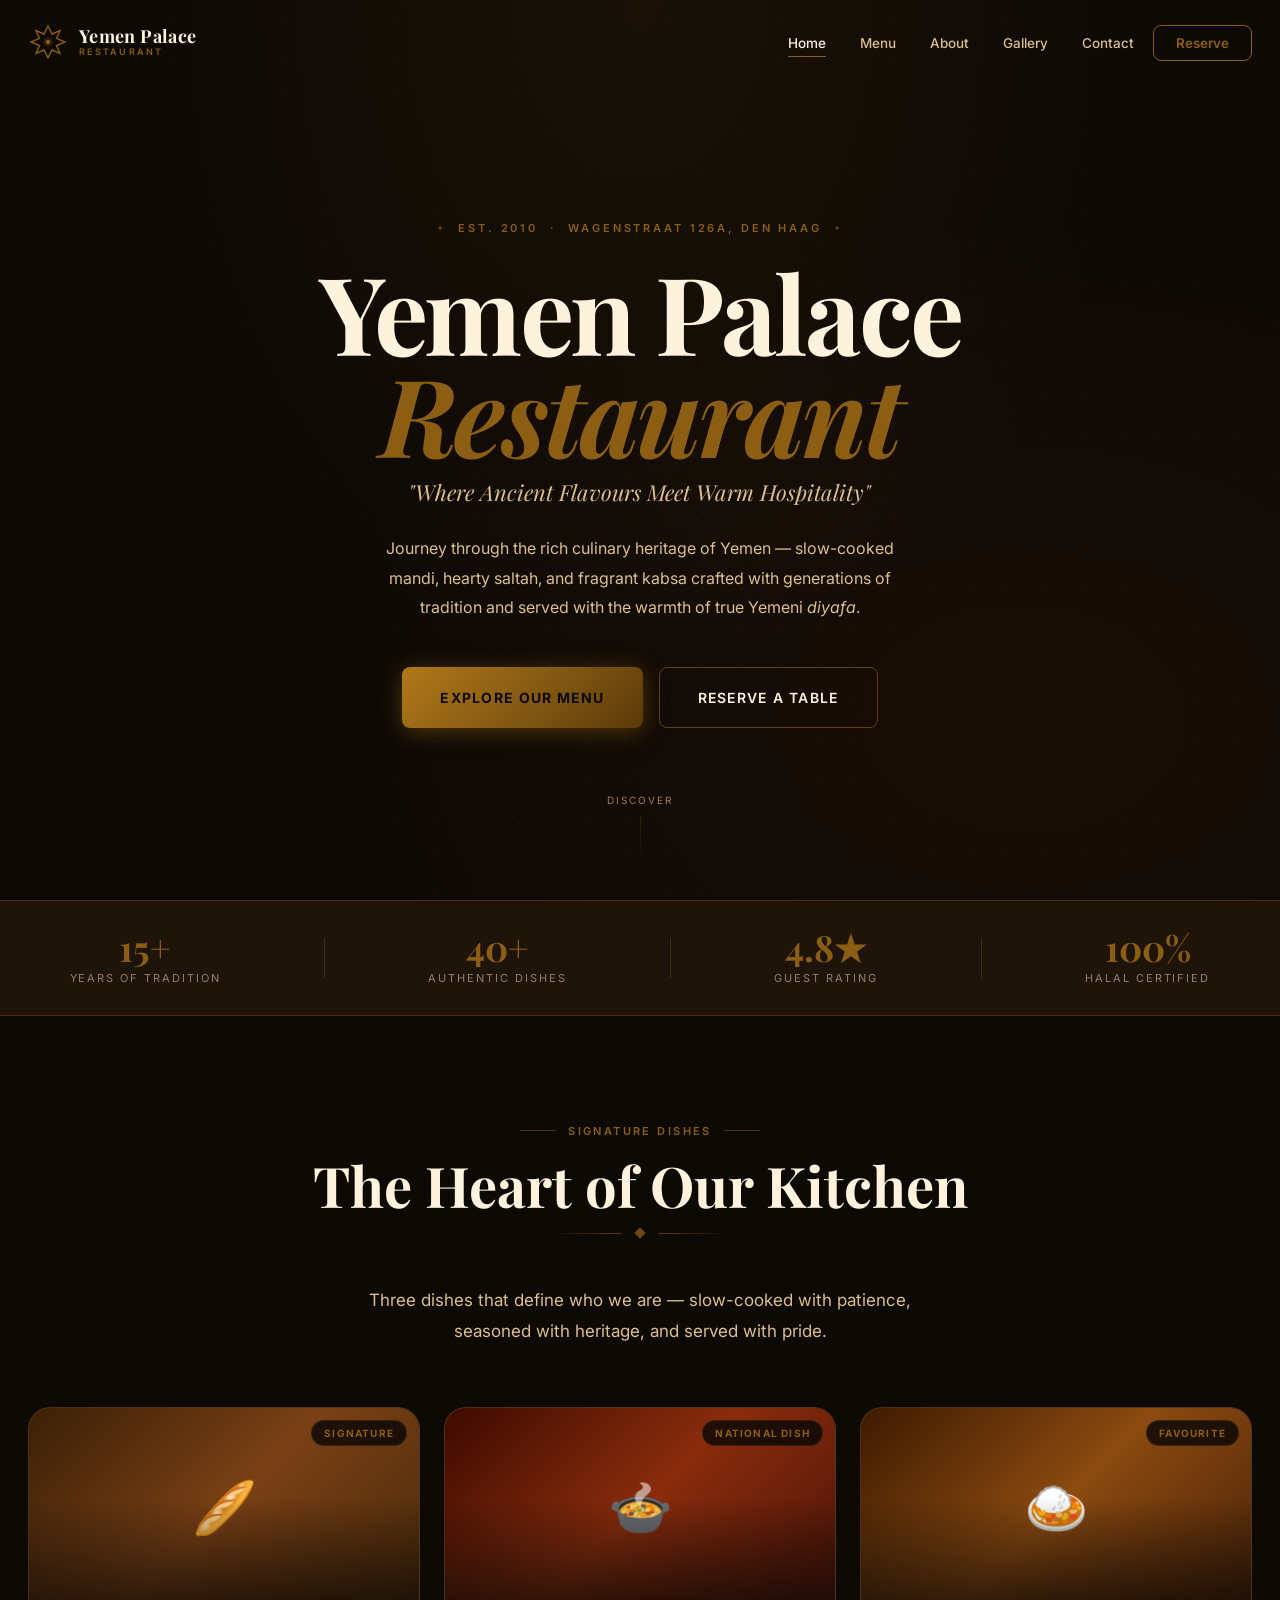
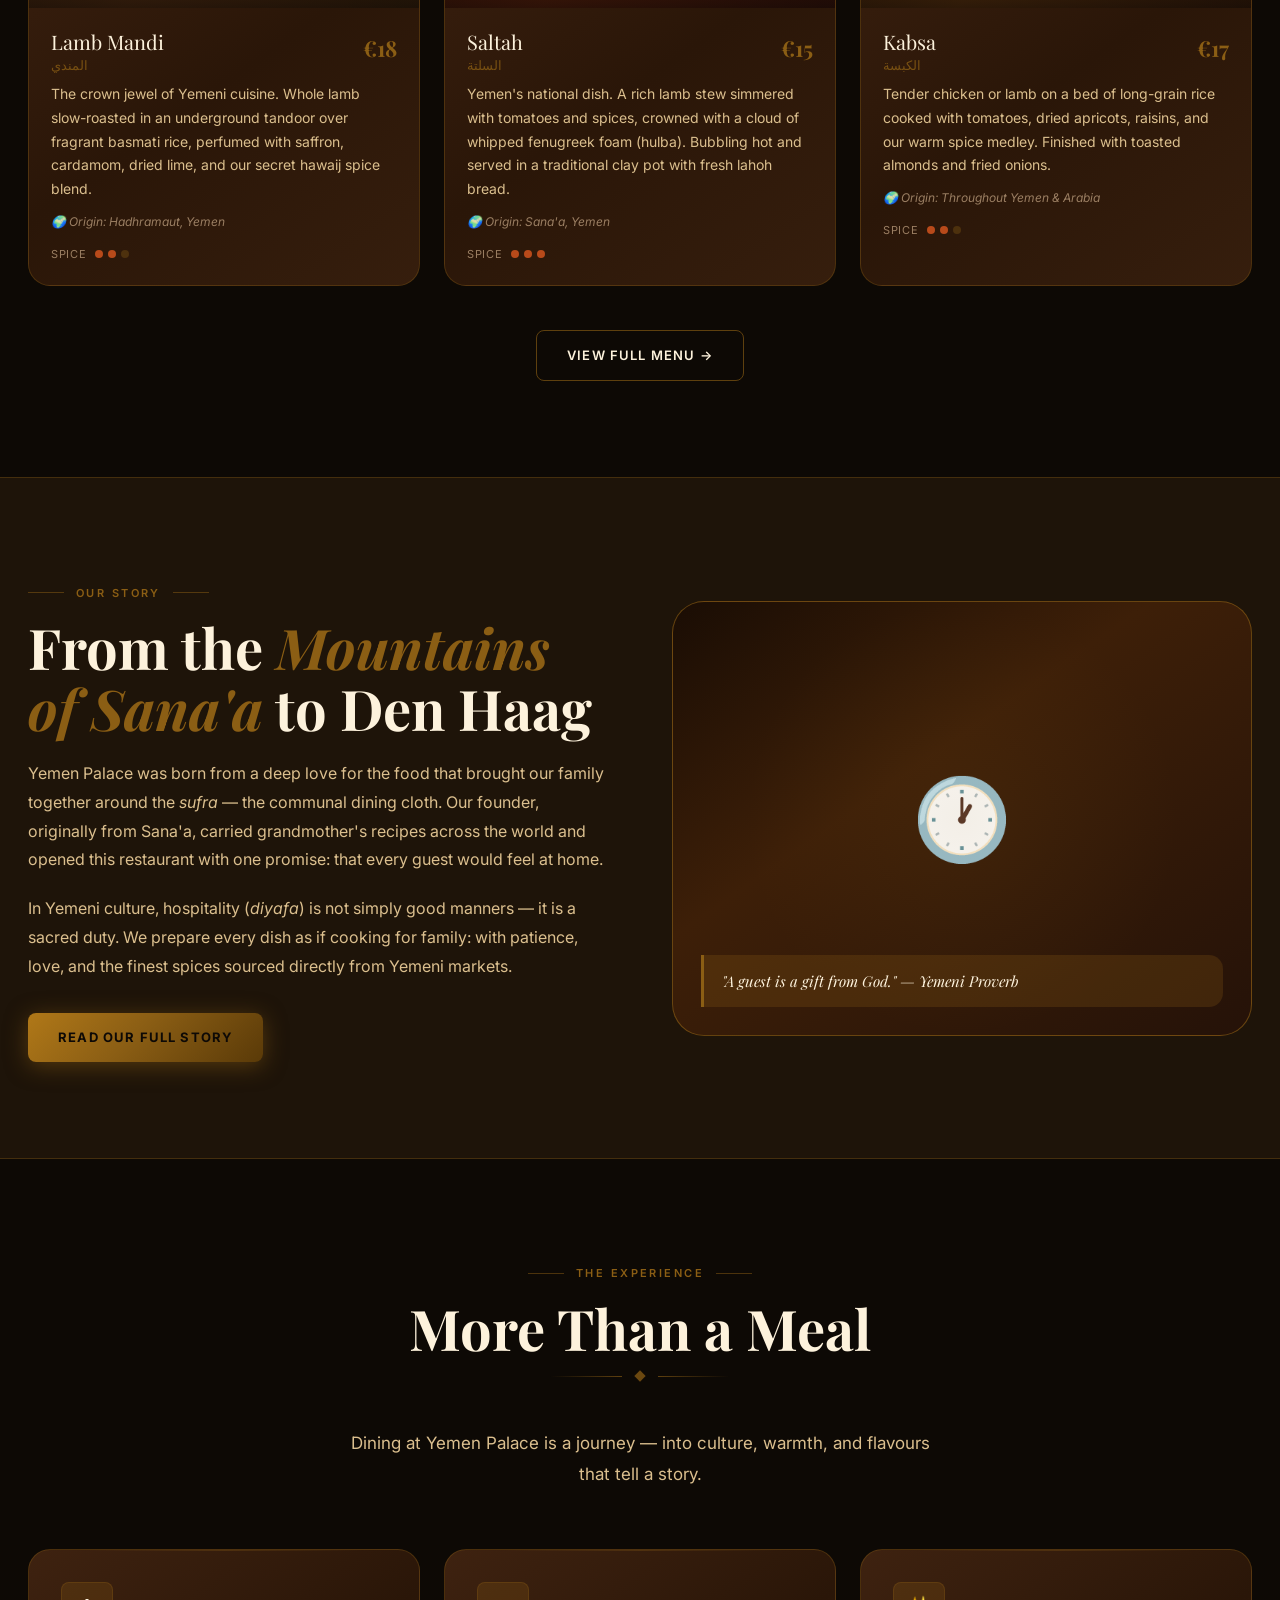
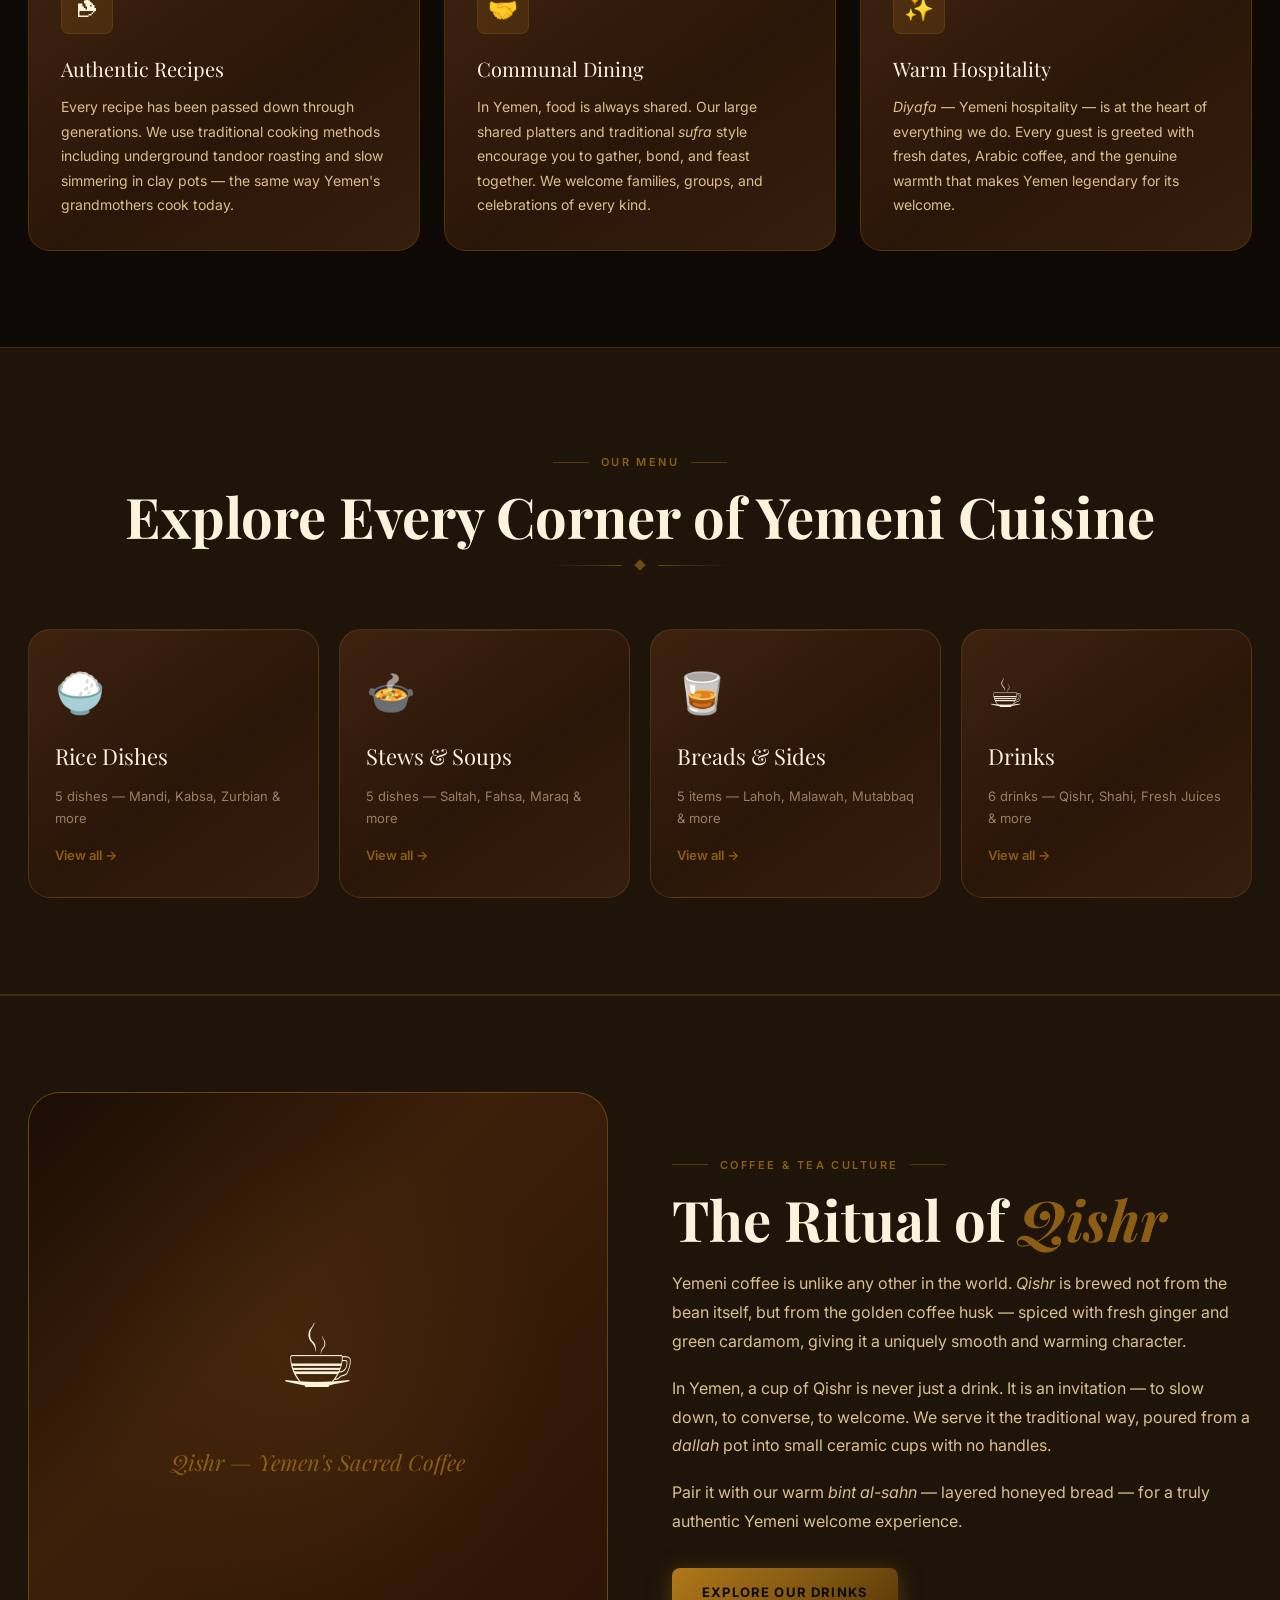
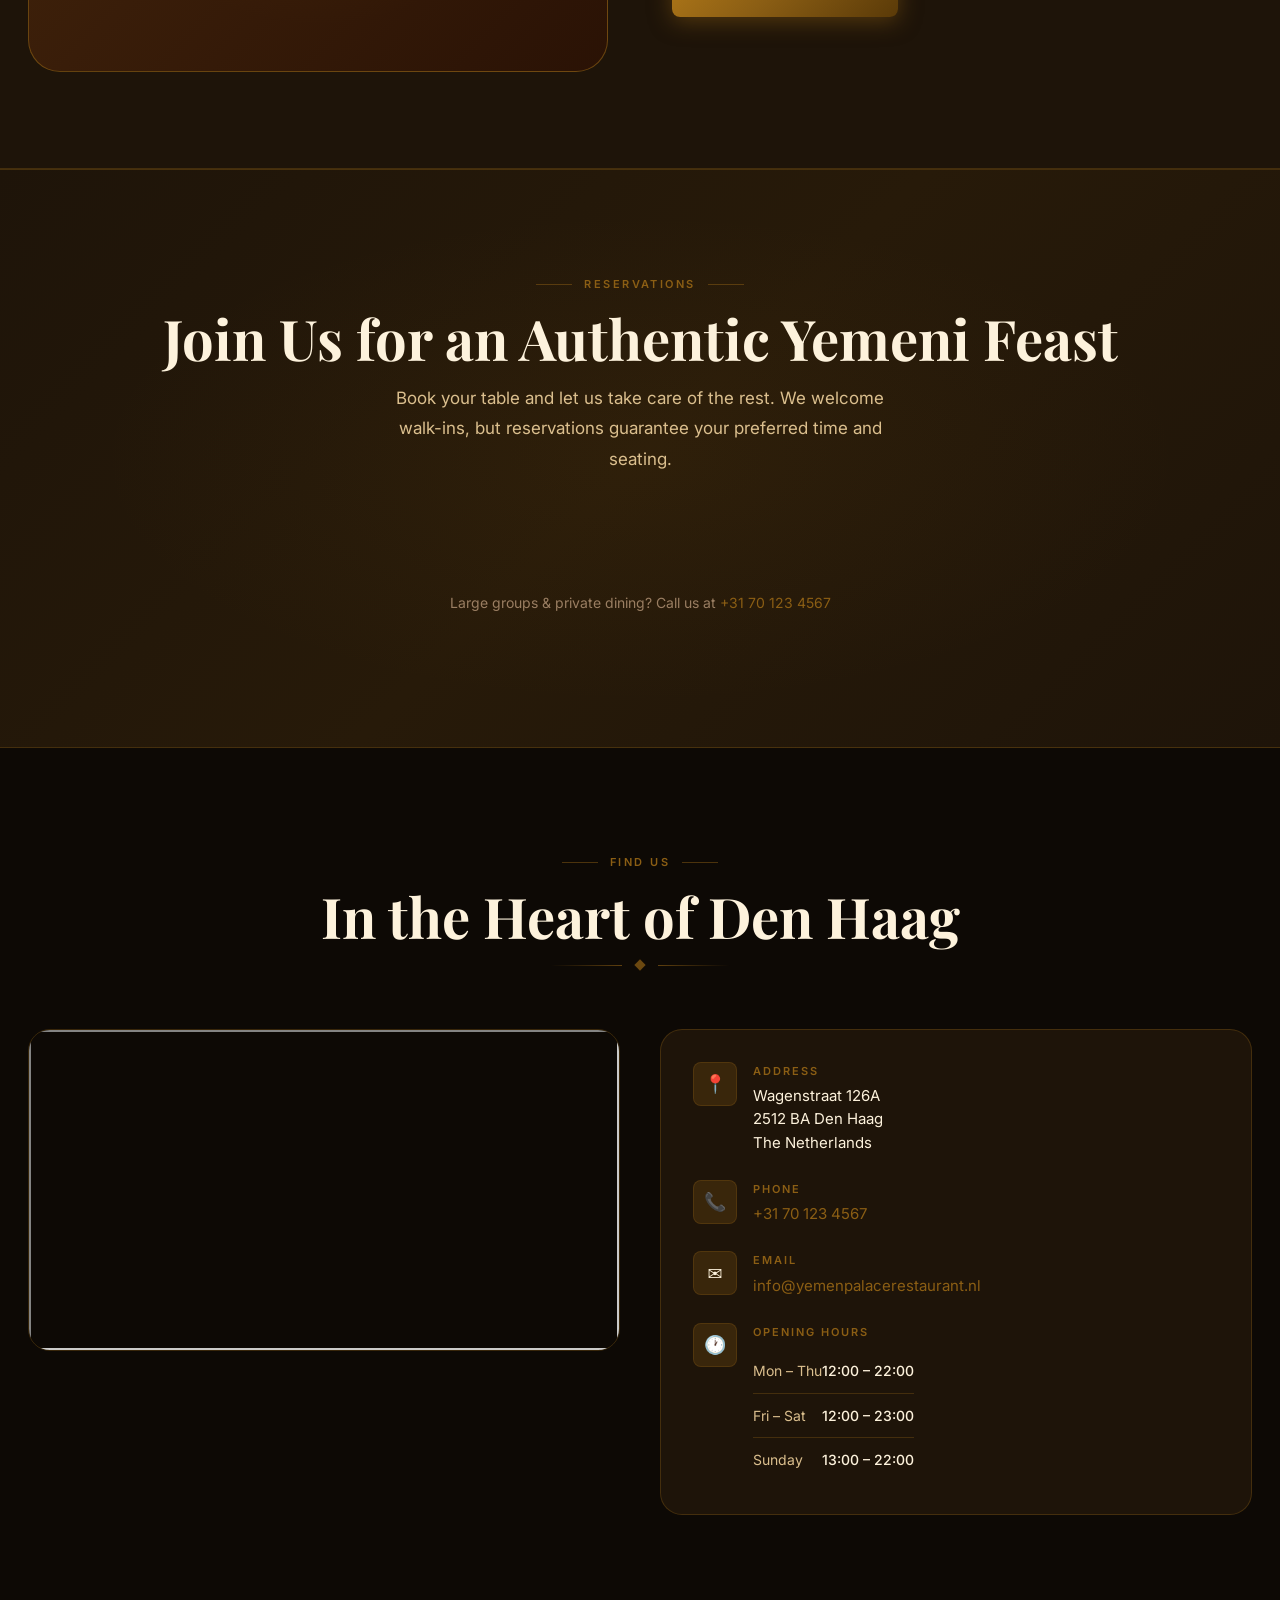
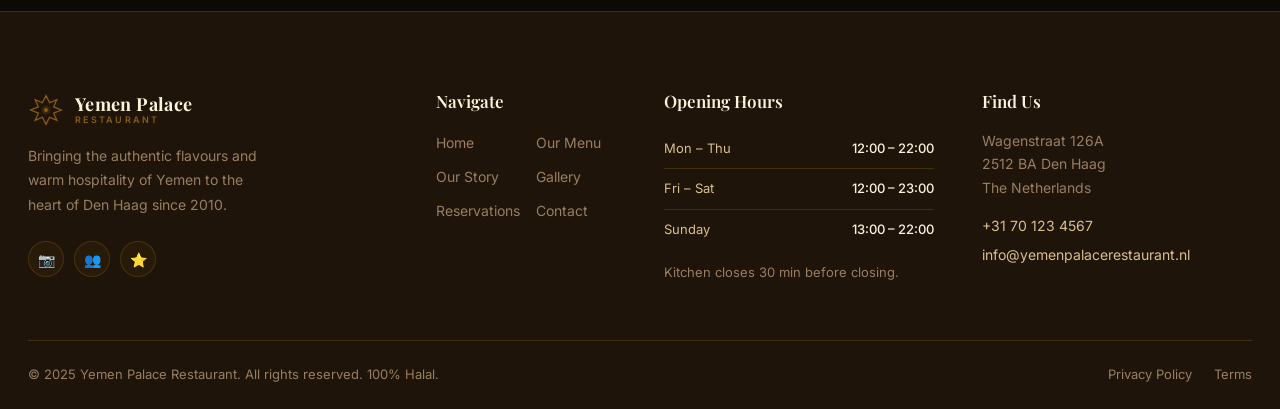
==== commit 34465d21: "change color and make menu work on phone" ====
--- a/index.html
+++ b/index.html
@@ -18,9 +18,9 @@
     <a href="index.html" class="brand">
       <div class="brand-icon">
         <svg width="40" height="40" viewBox="0 0 40 40" fill="none">
-          <path d="M20 4L24 12L32 8.5L28.5 16.5L37 20L28.5 23.5L32 31.5L24 28L20 36L16 28L8 31.5L11.5 23.5L3 20L11.5 16.5L8 8.5L16 12Z" stroke="#c8a16a" stroke-width="1.4" fill="none"/>
-          <circle cx="20" cy="20" r="5" fill="#c8a16a" opacity="0.22"/>
-          <circle cx="20" cy="20" r="2.2" fill="#c8a16a"/>
+          <path d="M20 4L24 12L32 8.5L28.5 16.5L37 20L28.5 23.5L32 31.5L24 28L20 36L16 28L8 31.5L11.5 23.5L3 20L11.5 16.5L8 8.5L16 12Z" stroke="#8b5e14" stroke-width="1.4" fill="none"/>
+          <circle cx="20" cy="20" r="5" fill="#8b5e14" opacity="0.22"/>
+          <circle cx="20" cy="20" r="2.2" fill="#8b5e14"/>
         </svg>
       </div>
       <div class="brand-text">
@@ -347,9 +347,9 @@
         <a href="index.html" class="brand">
           <div class="brand-icon">
             <svg width="36" height="36" viewBox="0 0 40 40" fill="none">
-              <path d="M20 4L24 12L32 8.5L28.5 16.5L37 20L28.5 23.5L32 31.5L24 28L20 36L16 28L8 31.5L11.5 23.5L3 20L11.5 16.5L8 8.5L16 12Z" stroke="#c8a16a" stroke-width="1.4" fill="none"/>
-              <circle cx="20" cy="20" r="5" fill="#c8a16a" opacity="0.22"/>
-              <circle cx="20" cy="20" r="2.2" fill="#c8a16a"/>
+              <path d="M20 4L24 12L32 8.5L28.5 16.5L37 20L28.5 23.5L32 31.5L24 28L20 36L16 28L8 31.5L11.5 23.5L3 20L11.5 16.5L8 8.5L16 12Z" stroke="#8b5e14" stroke-width="1.4" fill="none"/>
+              <circle cx="20" cy="20" r="5" fill="#8b5e14" opacity="0.22"/>
+              <circle cx="20" cy="20" r="2.2" fill="#8b5e14"/>
             </svg>
           </div>
           <div class="brand-text">
--- a/css/style.css
+++ b/css/style.css
@@ -7,31 +7,33 @@
 
 /* ─── Design Tokens ─── */
 :root {
-  --bg-base:      #0d0906;
-  --bg-surface:   #1a110b;
-  --bg-elevated:  #231611;
-  --bg-card:      #2a1c10;
-
-  --text-primary:   #f0e0c0;
-  --text-secondary: #c4a07e;
-  --text-muted:     #7a6248;
-
-  --gold:            #c8a16a;
-  --gold-light:      #e8c990;
-  --gold-dark:       #9a7840;
-  --gold-muted:      rgba(200,161,106,.18);
-  --gold-glow:       rgba(200,161,106,.25);
+  --bg-base:      #0d0905;
+  --bg-surface:   #1e1409;
+  --bg-elevated:  #271a09;
+  --bg-card:      #361f0e;
+
+  --text-primary:   #fdf2dc;
+  --text-secondary: #dbbf8e;
+  --text-muted:     #9a7e62;
+
+  --gold:            #8B5E14;
+  --gold-light:      #B07818;
+  --gold-dark:       #5A3A08;
+  --gold-muted:      rgba(139,94,20,.25);
+  --gold-glow:       rgba(139,94,20,.50);
 
   --terracotta:      #b84a1a;
   --terracotta-light:#d45e28;
 
-  --border:          rgba(200,161,106,.13);
-  --border-strong:   rgba(200,161,106,.32);
+  --border:          rgba(139,94,20,.35);
+  --border-strong:   rgba(139,94,20,.65);
 
   --shadow-sm:  0 2px 8px rgba(0,0,0,.5);
   --shadow-md:  0 4px 24px rgba(0,0,0,.55);
   --shadow-lg:  0 8px 48px rgba(0,0,0,.65);
-  --glow-gold:  0 0 40px rgba(200,161,106,.18);
+  --glow-gold:  0 0 44px rgba(139,94,20,.45);
+
+  --card-bg: linear-gradient(145deg,#3e2210 0%,#2a1608 55%,#361e0d 100%);
 
   --font-heading: 'Playfair Display', Georgia, serif;
   --font-body:    'Inter', system-ui, sans-serif;
@@ -47,7 +49,7 @@
 
 /* ─── Reset ─── */
 *, *::before, *::after { margin:0; padding:0; box-sizing:border-box; }
-html { scroll-behavior:smooth; -webkit-font-smoothing:antialiased; }
+html { scroll-behavior:smooth; -webkit-font-smoothing:antialiased; overflow-x:hidden; }
 body {
   background: var(--bg-base);
   color: var(--text-primary);
@@ -145,7 +147,6 @@
 .navbar.scrolled {
   padding: 13px 0;
   background: rgba(13,9,6,.96);
-  backdrop-filter: blur(20px);
   border-bottom-color: var(--border);
 }
 .navbar .container { display:flex; align-items:center; justify-content:space-between; }
@@ -200,8 +201,9 @@
   display:none; position:fixed; inset:0;
   background:rgba(0,0,0,.72); z-index:999;
   opacity:0; transition:opacity .3s;
-}
-.nav-overlay.active { opacity:1; }
+  pointer-events:none;
+}
+.nav-overlay.active { opacity:1; pointer-events:auto; }
 
 /* ─── Buttons ─── */
 .btn {
@@ -209,21 +211,32 @@
   padding: 14px 30px;
   border-radius: var(--radius-sm);
   font-size:13px; font-weight:600;
-  letter-spacing:.07em; text-transform:uppercase;
+  letter-spacing:.09em; text-transform:uppercase;
   cursor:pointer; border:none;
-  transition:all .25s; text-decoration:none;
-}
+  transition:all .28s; text-decoration:none;
+  position:relative; overflow:hidden;
+}
+.btn::after {
+  content:''; position:absolute; top:0; left:-110%; width:60%; height:100%;
+  background:linear-gradient(to right,transparent,rgba(255,255,255,.18),transparent);
+  transition:left .55s;
+  pointer-events:none;
+}
+.btn:hover::after { left:150%; }
 .btn-primary {
-  background: linear-gradient(135deg, var(--gold), var(--gold-dark));
-  color: var(--bg-base);
+  background: linear-gradient(135deg, var(--gold-light) 0%, var(--gold) 45%, var(--gold-dark) 100%);
+  color: #0d0906;
   box-shadow: 0 4px 22px var(--gold-glow);
-}
-.btn-primary:hover { transform:translateY(-3px); box-shadow:0 7px 30px var(--gold-glow); }
+  font-weight:700;
+}
+.btn-primary:hover { transform:translateY(-3px); box-shadow:0 8px 32px var(--gold-glow); }
+.btn-primary:active { transform:translateY(-1px); }
 .btn-ghost {
   background:transparent; color:var(--text-primary);
   border:1px solid var(--border-strong);
 }
-.btn-ghost:hover { border-color:var(--gold); color:var(--gold); transform:translateY(-3px); }
+.btn-ghost:hover { border-color:var(--gold); color:var(--gold); transform:translateY(-3px); background:rgba(139,94,20,.06); }
+.btn-ghost:active { transform:translateY(-1px); }
 .btn-sm  { padding:10px 22px; font-size:12px; }
 .btn-lg  { padding:18px 38px; font-size:14px; }
 
@@ -243,12 +256,12 @@
 .hero-overlay {
   position:absolute; inset:0; pointer-events:none;
   background:
-    radial-gradient(ellipse at 50% 0%, rgba(200,161,106,.1) 0%, transparent 55%),
+    radial-gradient(ellipse at 50% 0%, rgba(139,94,20,.1) 0%, transparent 55%),
     radial-gradient(ellipse at 80% 80%, rgba(184,74,26,.07) 0%, transparent 50%);
 }
 .hero-dot-pattern {
   position:absolute; inset:0; pointer-events:none;
-  background-image: radial-gradient(circle, rgba(200,161,106,.07) 1px, transparent 1px);
+  background-image: radial-gradient(circle, rgba(139,94,20,.07) 1px, transparent 1px);
   background-size: 38px 38px;
 }
 .hero .container {
@@ -319,14 +332,20 @@
 
 /* ─── Dish Cards ─── */
 .dish-card {
-  background:var(--bg-card); border:1px solid var(--border);
+  background:var(--card-bg); border:1px solid var(--border);
   border-radius:var(--radius-lg); overflow:hidden;
-  transition:transform .3s, box-shadow .3s, border-color .3s;
+  transition:transform .32s cubic-bezier(.2,0,.2,1), box-shadow .32s, border-color .32s;
+  position:relative;
+}
+.dish-card::before {
+  content:''; position:absolute; top:0; left:15%; right:15%; height:1px;
+  background:linear-gradient(to right,transparent,rgba(139,94,20,.35),transparent);
+  pointer-events:none;
 }
 .dish-card:hover {
-  transform:translateY(-6px);
-  box-shadow:var(--shadow-lg), var(--glow-gold);
-  border-color:var(--border-strong);
+  transform:translateY(-7px);
+  box-shadow:0 16px 56px rgba(0,0,0,.7), 0 0 0 1px rgba(139,94,20,.45), 0 0 32px rgba(139,94,20,.14);
+  border-color:rgba(139,94,20,.55);
 }
 .dish-img {
   width:100%; height:200px;
@@ -358,14 +377,24 @@
 
 /* ─── Feature Cards ─── */
 .feature-card {
-  background:var(--bg-surface); border:1px solid var(--border);
+  background:var(--card-bg); border:1px solid var(--border);
   border-radius:var(--radius-lg); padding:32px;
-  transition:border-color .3s, transform .3s;
-}
-.feature-card:hover { border-color:var(--gold-muted); transform:translateY(-4px); }
+  transition:border-color .3s, transform .32s cubic-bezier(.2,0,.2,1), box-shadow .3s;
+  position:relative;
+}
+.feature-card::before {
+  content:''; position:absolute; top:0; left:15%; right:15%; height:1px;
+  background:linear-gradient(to right,transparent,rgba(139,94,20,.3),transparent);
+  pointer-events:none;
+}
+.feature-card:hover {
+  border-color:rgba(139,94,20,.5);
+  transform:translateY(-5px);
+  box-shadow:0 12px 40px rgba(0,0,0,.6), 0 0 24px rgba(139,94,20,.1);
+}
 .feature-icon {
   width:52px; height:52px; border-radius:var(--radius-sm);
-  background:var(--gold-muted); border:1px solid rgba(200,161,106,.3);
+  background:var(--gold-muted); border:1px solid rgba(139,94,20,.3);
   display:flex; align-items:center; justify-content:center;
   font-size:24px; margin-bottom:18px;
 }
@@ -374,14 +403,21 @@
 
 /* ─── Category Cards ─── */
 .cat-card {
-  background:var(--bg-surface); border:1px solid var(--border);
-  border-radius:var(--radius-lg); padding:32px 28px;
+  background:var(--card-bg); border:1px solid var(--border);
+  border-radius:var(--radius-lg); padding:30px 26px;
   display:flex; flex-direction:column; gap:12px;
-  transition:all .3s; text-decoration:none; cursor:pointer;
+  transition:all .32s cubic-bezier(.2,0,.2,1); text-decoration:none; cursor:pointer;
+  position:relative;
+}
+.cat-card::before {
+  content:''; position:absolute; top:0; left:15%; right:15%; height:1px;
+  background:linear-gradient(to right,transparent,rgba(139,94,20,.32),transparent);
+  pointer-events:none;
 }
 .cat-card:hover {
-  border-color:var(--gold); transform:translateY(-4px);
-  box-shadow:var(--shadow-md), var(--glow-gold);
+  border-color:rgba(139,94,20,.55);
+  transform:translateY(-5px);
+  box-shadow:0 12px 40px rgba(0,0,0,.6), 0 0 28px rgba(139,94,20,.13);
 }
 .cat-emoji { font-size:40px; }
 .cat-name  { font-family:var(--font-heading); font-size:22px; color:var(--text-primary); }
@@ -404,7 +440,7 @@
 }
 .coffee-visual::before {
   content:''; position:absolute; inset:0;
-  background:radial-gradient(circle at 50% 50%, rgba(200,161,106,.12) 0%,transparent 60%);
+  background:radial-gradient(circle at 50% 50%, rgba(139,94,20,.12) 0%,transparent 60%);
 }
 .coffee-emoji { font-size:88px; position:relative; z-index:1; }
 .coffee-label {
@@ -421,7 +457,7 @@
 }
 .cta-banner::before {
   content:''; position:absolute; inset:0;
-  background:radial-gradient(ellipse at center,rgba(200,161,106,.08) 0%,transparent 60%);
+  background:radial-gradient(ellipse at center,rgba(139,94,20,.08) 0%,transparent 60%);
 }
 .cta-banner .container { position:relative; z-index:1; text-align:center; }
 .cta-banner h2 { margin-bottom:14px; }
@@ -443,7 +479,7 @@
 .info-item:last-child { margin-bottom:0; }
 .info-icon {
   width:44px; height:44px; border-radius:var(--radius-sm);
-  background:var(--gold-muted); border:1px solid rgba(200,161,106,.3);
+  background:var(--gold-muted); border:1px solid rgba(139,94,20,.3);
   display:flex; align-items:center; justify-content:center; font-size:18px; flex-shrink:0;
 }
 .info-label { font-size:11px; font-weight:600; letter-spacing:.18em; text-transform:uppercase; color:var(--gold); margin-bottom:4px; }
@@ -466,11 +502,11 @@
 }
 .page-hero::before {
   content:''; position:absolute; inset:0;
-  background:radial-gradient(ellipse at top center,rgba(200,161,106,.1) 0%,transparent 55%);
+  background:radial-gradient(ellipse at top center,rgba(139,94,20,.1) 0%,transparent 55%);
 }
 .page-hero-dots {
   position:absolute; inset:0;
-  background-image:radial-gradient(circle,rgba(200,161,106,.06) 1px,transparent 1px);
+  background-image:radial-gradient(circle,rgba(139,94,20,.06) 1px,transparent 1px);
   background-size:36px 36px;
 }
 .page-hero .container { position:relative; z-index:1; }
@@ -574,40 +610,50 @@
 }
 .visual-card::before {
   content:''; position:absolute; inset:0;
-  background:radial-gradient(circle at 50% 50%,rgba(200,161,106,.1) 0%,transparent 60%);
+  background:radial-gradient(circle at 50% 50%,rgba(139,94,20,.1) 0%,transparent 60%);
 }
 
 /* ─── Forms ─── */
 .form-card {
-  background:var(--bg-surface); border:1px solid var(--border);
+  background:var(--card-bg); border:1px solid var(--border-strong);
   border-radius:var(--radius-xl); padding:44px;
-}
-.form-group { margin-bottom:22px; }
+  position:relative; overflow:hidden;
+}
+.form-card::before {
+  content:''; position:absolute; top:0; left:0; right:0; height:2px;
+  background:linear-gradient(to right, transparent, var(--gold), transparent);
+  opacity:.7;
+}
+.form-group { margin-bottom:20px; }
 .form-label {
-  display:block; font-size:12px; font-weight:600;
-  letter-spacing:.1em; text-transform:uppercase;
-  color:var(--text-secondary); margin-bottom:8px;
+  display:block; font-size:11.5px; font-weight:600;
+  letter-spacing:.12em; text-transform:uppercase;
+  color:var(--gold); margin-bottom:8px; opacity:.9;
 }
 .form-input,
 .form-select,
 .form-textarea {
-  width:100%; background:var(--bg-elevated);
+  width:100%; background:rgba(13,9,6,.6);
   border:1px solid var(--border); border-radius:var(--radius-sm);
   padding:14px 18px; font-size:15px; font-family:var(--font-body);
-  color:var(--text-primary); transition:border-color .2s, box-shadow .2s;
+  color:var(--text-primary); transition:border-color .22s, box-shadow .22s, background .22s;
   appearance:none;
 }
+.form-input:hover,
+.form-select:hover,
+.form-textarea:hover { border-color:rgba(139,94,20,.4); }
 .form-input:focus,
 .form-select:focus,
 .form-textarea:focus {
   outline:none; border-color:var(--gold);
-  box-shadow:0 0 0 3px rgba(200,161,106,.1);
+  box-shadow:0 0 0 3px rgba(139,94,20,.14), 0 0 16px rgba(139,94,20,.08);
+  background:rgba(13,9,6,.8);
 }
 .form-input::placeholder,
 .form-textarea::placeholder { color:var(--text-muted); }
 .form-textarea { resize:vertical; min-height:120px; }
 .form-select {
-  background-image:url("data:image/svg+xml,%3Csvg xmlns='http://www.w3.org/2000/svg' width='12' height='8' viewBox='0 0 12 8'%3E%3Cpath d='M1 1l5 5 5-5' fill='none' stroke='%237a6248' stroke-width='1.5'/%3E%3C/svg%3E");
+  background-image:url("data:image/svg+xml,%3Csvg xmlns='http://www.w3.org/2000/svg' width='12' height='8' viewBox='0 0 12 8'%3E%3Cpath d='M1 1l5 5 5-5' fill='none' stroke='%238b5e14' stroke-width='1.5'/%3E%3C/svg%3E");
   background-repeat:no-repeat; background-position:right 16px center; padding-right:42px;
 }
 .form-select option { background:var(--bg-surface); }
@@ -615,27 +661,38 @@
 .form-note { font-size:13px; color:var(--text-muted); margin-top:16px; }
 
 /* ─── Reservation Sidebar ─── */
-.res-layout { display:grid; grid-template-columns:1fr 380px; gap:40px; align-items:start; }
+.res-layout { display:grid; grid-template-columns:1fr 360px; gap:36px; align-items:start; }
 .res-sidebar {
-  background:var(--bg-elevated); border:1px solid var(--border);
+  background:var(--card-bg); border:1px solid var(--border-strong);
   border-radius:var(--radius-xl); padding:32px;
-  position:sticky; top:100px;
-}
-.res-sidebar h3 { font-family:var(--font-heading); font-size:22px; margin-bottom:20px; }
+  position:sticky; top:100px; overflow:hidden;
+}
+.res-sidebar::before {
+  content:''; position:absolute; top:0; left:0; right:0; height:2px;
+  background:linear-gradient(to right, transparent, var(--gold), transparent);
+  opacity:.6;
+}
+.res-sidebar h3 { font-family:var(--font-heading); font-size:22px; margin-bottom:20px; color:var(--gold); }
 .res-tip {
-  display:flex; gap:12px; padding:14px 0;
+  display:flex; gap:12px; padding:13px 0;
   border-bottom:1px solid var(--border);
 }
 .res-tip:last-child { border-bottom:none; }
 .res-tip-icon { font-size:20px; flex-shrink:0; }
-.res-tip-text { font-size:14px; color:var(--text-secondary); line-height:1.65; }
+.res-tip-text { font-size:13.5px; color:var(--text-secondary); line-height:1.6; }
 
 /* ─── Contact Layout ─── */
 .contact-layout { display:grid; grid-template-columns:1fr 420px; gap:48px; align-items:start; }
 .contact-info { display:flex; flex-direction:column; gap:28px; }
 .contact-block {
-  background:var(--bg-surface); border:1px solid var(--border);
+  background:var(--card-bg); border:1px solid var(--border);
   border-radius:var(--radius-lg); padding:28px;
+  position:relative; overflow:hidden;
+}
+.contact-block::before {
+  content:''; position:absolute; top:0; left:10%; right:10%; height:1px;
+  background:linear-gradient(to right,transparent,rgba(139,94,20,.3),transparent);
+  pointer-events:none;
 }
 .contact-block h3 { font-family:var(--font-heading); font-size:20px; margin-bottom:20px; }
 
@@ -643,7 +700,7 @@
 .c-item:last-child { margin-bottom:0; }
 .c-icon {
   width:42px; height:42px; border-radius:var(--radius-sm);
-  background:var(--gold-muted); border:1px solid rgba(200,161,106,.3);
+  background:var(--gold-muted); border:1px solid rgba(139,94,20,.3);
   display:flex; align-items:center; justify-content:center;
   font-size:17px; flex-shrink:0;
 }
@@ -658,7 +715,7 @@
   padding:3px 12px; border-radius:20px;
   font-size:10.5px; font-weight:700; letter-spacing:.1em; text-transform:uppercase;
 }
-.badge-gold { background:rgba(200,161,106,.15); border:1px solid rgba(200,161,106,.3); color:var(--gold); }
+.badge-gold { background:rgba(139,94,20,.15); border:1px solid rgba(139,94,20,.3); color:var(--gold); }
 .badge-terra { background:rgba(184,74,26,.15); border:1px solid rgba(184,74,26,.3); color:var(--terracotta-light); }
 
 /* ─── Footer ─── */
@@ -668,7 +725,7 @@
 }
 .footer-pattern {
   position:absolute; inset:0;
-  background-image:radial-gradient(circle,rgba(200,161,106,.04) 1px,transparent 1px);
+  background-image:radial-gradient(circle,rgba(139,94,20,.04) 1px,transparent 1px);
   background-size:40px 40px; pointer-events:none;
 }
 .footer-grid {
@@ -688,7 +745,7 @@
 }
 .social-btn:hover { border-color:var(--gold); color:var(--gold); }
 .footer-heading { font-family:var(--font-heading); font-size:17px; color:var(--text-primary); margin-bottom:18px; font-weight:600; }
-.footer-nav ul  { display:flex; flex-direction:column; gap:10px; }
+.footer-nav ul  { display:grid; grid-template-columns:1fr 1fr; gap:8px 16px; }
 .footer-nav a   { font-size:14px; color:var(--text-muted); transition:color .2s; }
 .footer-nav a:hover { color:var(--gold); }
 .footer-hours .hours-table td { padding:9px 0; font-size:13px; }
@@ -724,11 +781,193 @@
 .d4 { transition-delay:.4s!important; }
 .d5 { transition-delay:.5s!important; }
 
+/* ─── Menu Book ─── */
+.book-nav-tabs {
+  display: flex; 
+  justify-content: center; 
+  gap: 12px;
+  flex-wrap: wrap; 
+  margin-bottom: 40px;
+}
+.book-tab {
+  padding: 12px 26px; 
+  border-radius: 40px;
+  font-size: 13px; 
+  font-weight: 600; 
+  letter-spacing: .1em; 
+  text-transform: uppercase;
+  cursor: pointer; 
+  background: var(--bg-surface);
+  color: var(--text-muted); 
+  border: 1px solid var(--border);
+  transition: all .25s;
+}
+.book-tab:hover,
+.book-tab.active { 
+  background: var(--gold-muted); 
+  border-color: var(--gold); 
+  color: var(--gold); 
+}
+
+.book-controls {
+  display: flex;
+  gap: 20px;
+  justify-content: center;
+  order: 2; /* Ensures it stays below the viewport */
+}
+
+.book-arrow {
+  width: 60px; /* Slightly larger buttons */
+  height: 60px; 
+  border-radius: 50%;
+  background: var(--bg-surface); 
+  border: 1px solid var(--border-strong);
+  color: var(--gold); 
+  font-size: 32px; 
+  line-height: 1;
+  cursor: pointer; 
+  flex-shrink: 0;
+  display: flex; 
+  align-items: center; 
+  justify-content: center;
+  transition: all .25s; 
+  padding-bottom: 2px;
+}
+
+.book-arrow:hover { 
+  background: var(--gold); 
+  color: #fff; 
+  border-color: var(--gold); 
+  transform: scale(1.1); 
+}
+
+.book-arrow:disabled { 
+  opacity: .2; 
+  cursor: not-allowed; 
+  transform: none; 
+}
+
+.book-viewport { 
+  width: 100%; 
+  overflow: hidden; 
+  border-radius: var(--radius-lg); 
+  touch-action: pan-y;
+  box-shadow: 0 30px 60px rgba(0,0,0,0.4); /* Stronger shadow for the bigger book */
+}
+
+.book-track {
+  display: flex;
+  transition: transform .52s cubic-bezier(.4, 0, .2, 1);
+  will-change: transform;
+}
+
+.book-page { 
+  min-width: 100%; 
+  padding: 4px; 
+}
+
+/* Updated: Frame Padding and Scale */
+.book-frame {
+  position: relative;
+  background: linear-gradient(160deg, #28180a 0%, #321c0c 50%, #241508 100%);
+  border: 1px solid var(--border-strong);
+  border-radius: var(--radius-lg);
+  padding: 64px 72px 56px; /* Increased padding for a larger interior look */
+  min-height: 620px; /* Forces a consistent larger height */
+  box-shadow: 0 0 0 1px rgba(139,94,20,.08), inset 0 1px 0 rgba(139,94,20,.12);
+  display: flex;
+  flex-direction: column;
+  justify-content: center;
+}
+
+.book-inner-border {
+  position: absolute; inset: 16px;
+  border: 1px solid rgba(139,94,20,.15);
+  border-radius: calc(var(--radius-lg) - 4px);
+  pointer-events: none;
+}
+
+/* Decorations stay consistent but adjust to larger frame */
+.book-corner { position: absolute; width: 28px; height: 28px; pointer-events: none; }
+.book-corner::before, .book-corner::after { content:''; position:absolute; background:var(--gold); opacity:.5; }
+.book-corner::before { width: 1.5px; height: 100%; left: 50%; transform: translateX(-50%); }
+.book-corner::after  { height: 1.5px; width: 100%; top: 50%; transform: translateY(-50%); }
+.book-corner.tl { top: 14px; left: 14px; }
+.book-corner.tr { top: 14px; right: 14px; }
+.book-corner.bl { bottom: 14px; left: 14px; }
+.book-corner.br { bottom: 14px; right: 14px; }
+
+.book-page-header { text-align:center; margin-bottom:28px; }
+.book-chapter { font-size:9px; letter-spacing:.38em; text-transform:uppercase; color:var(--gold); opacity:.7; margin-bottom:10px; }
+.book-title {
+  font-family: var(--font-heading);
+  font-size: clamp(32px, 5vw, 48px); /* Larger font range */
+  color: var(--text-primary); 
+  margin-bottom: 8px; 
+  line-height: 1.1;
+  text-align: center;
+}
+
+.book-title-ar { font-size:15px; color:var(--gold); opacity:.75; margin-bottom:16px; }
+.book-rule {
+  display:flex; align-items:center; justify-content:center;
+  gap:10px; margin:0 auto 14px;
+}
+.book-rule::before,
+.book-rule::after { content:''; height:1px; width:50px; background:linear-gradient(to right,transparent,rgba(139,94,20,.4)); }
+.book-rule::after  { background:linear-gradient(to left,transparent,rgba(139,94,20,.4)); }
+.book-rule span { width:5px; height:5px; background:var(--gold); transform:rotate(45deg); opacity:.6; display:block; }
+.book-intro { font-size:13.5px; color:var(--text-muted); line-height:1.65; max-width:520px; margin:0 auto; font-style:italic; }
+
+.book-dish-list { display:flex; flex-direction:column; }
+.book-dish { padding:12px 0; border-bottom:1px solid rgba(139,94,20,.1); }
+.book-dish:first-child { border-top:1px solid rgba(139,94,20,.1); }
+.book-dish-row { display:flex; align-items:baseline; gap:8px; }
+.book-dish-name {
+  font-family:var(--font-heading); font-size:18px;
+  color:var(--text-primary); flex-shrink:0;
+  display:flex; align-items:center; gap:10px; flex-wrap:wrap;
+}
+.book-sig {
+  font-family:var(--font-body);
+  font-size:9px; font-weight:700; letter-spacing:.1em; text-transform:uppercase;
+  color:var(--gold); background:var(--gold-muted);
+  border:1px solid rgba(139,94,20,.3); border-radius:20px;
+  padding:2px 8px; flex-shrink:0;
+}
+.book-leader { flex:1; border-bottom:1px dotted rgba(139,94,20,.2); margin-bottom:4px; min-width:12px; }
+.book-dish-price {
+  font-family: var(--font-heading); 
+  font-size: 20px; /* Increased from 17px */
+  color: var(--gold); 
+  font-weight: 600;
+}
+
+.book-dish { padding: 18px 0; }
+
+.book-dish-price small { font-size:11px; font-weight:400; color:var(--text-muted); font-family:var(--font-body); }
+.book-dish-ar { font-size:13px; color:var(--gold); opacity:.65; margin-top:3px; }
+.book-dish-ing { font-size:13px; color:var(--text-muted); margin-top:5px; line-height:1.55; }
+.book-dish-note { font-size:11px; color:var(--text-muted); font-style:italic; margin-top:3px; opacity:.75; }
+
+.book-footer-row {
+  display:flex; align-items:center; justify-content:space-between;
+  margin-top:18px; padding:0 4px; flex-wrap:wrap; gap:10px;
+}
+.book-page-counter { font-size:12px; color:var(--text-muted); letter-spacing:.15em; }
+.book-page-counter span { color:var(--gold); }
+.book-swipe-hint { font-size:11px; color:var(--text-muted); opacity:.6; }
+
 /* ─── Responsive ─── */
-@media(max-width:1100px) {
-  .footer-grid { grid-template-columns:1fr 1fr; gap:32px; }
-  .coffee-grid { gap:40px; }
-  .split-grid  { gap:40px; }
+/* ─── Responsive Adjustments ─── */
+@media(max-width: 768px) {
+  .book-frame {
+    padding: 40px 24px; /* Tighter padding on mobile */
+    min-height: 500px;
+  }
+  .book-outer { gap: 24px; }
+  .book-arrow { width: 50px; height: 50px; font-size: 24px; }
+  .book-dish-name { font-size: 18px; }
 }
 @media(max-width:900px) {
   .grid-3   { grid-template-columns:repeat(2,1fr); }
@@ -745,33 +984,130 @@
   .gallery-item.wide { grid-column:span 1; }
 }
 @media(max-width:768px) {
-  :root { --section-pad:64px; }
+  :root { --section-pad:52px; }
+  /* ── Mobile nav ── */
   .nav-links {
-    position:fixed; top:0; right:0; height:100vh; width:280px;
+    position:fixed; top:0; right:0; height:100vh; width:300px;
     background:var(--bg-surface); border-left:1px solid var(--border);
-    flex-direction:column; align-items:flex-start;
-    padding:80px 20px 40px; gap:4px;
-    transform:translateX(100%); transition:transform .3s;
-    z-index:1000;
+    flex-direction:column; align-items:stretch;
+    padding:88px 24px 48px; gap:0;
+    transform:translateX(100%); transition:transform .35s cubic-bezier(.4,0,.2,1);
+    z-index:1000; overflow-y:auto;
   }
   .nav-links.open { transform:translateX(0); }
-  .nav-link       { width:100%; padding:13px 16px; font-size:16px; }
-  .nav-link.nav-cta { margin-top:10px; }
-  .menu-toggle   { display:flex; }
-  .nav-overlay   { display:block; }
-  .grid-2        { grid-template-columns:1fr; }
-  .form-row      { grid-template-columns:1fr; }
-  .footer-grid   { grid-template-columns:1fr; gap:28px; }
+  .nav-link {
+    width:100%; padding:17px 20px; font-size:16px;
+    border-radius:var(--radius-sm);
+    border-bottom:1px solid var(--border); display:block;
+  }
+  .nav-links li:last-child .nav-link { border-bottom:none; }
+  .nav-link.nav-cta { margin-top:20px; text-align:center; border:1px solid var(--gold) !important; border-radius:var(--radius-sm); }
+  .menu-toggle { display:flex; }
+  .nav-overlay { display:block; }
+
+  /* ── Grids — full width on phone ── */
+  .grid-2  { grid-template-columns:1fr; gap:16px; }
+  .grid-3  { grid-template-columns:1fr; gap:16px; }
+  .grid-4  { grid-template-columns:1fr; gap:14px; }
+  .form-row { grid-template-columns:1fr; }
+
+  /* ── Footer: stacked 1-col on mobile ── */
+  .footer-grid  { grid-template-columns:1fr; gap:28px; }
+  .footer-tagline { max-width:100%; }
   .footer-bottom { flex-direction:column; gap:10px; text-align:center; }
-  .hero-actions  { flex-direction:column; align-items:center; }
-  .stats-bar .container { gap:10px; }
-  .stat-sep      { display:none; }
+
+  /* ── Hero ── */
+  .hero-actions { flex-direction:column; align-items:center; }
+
+  /* ── Stats bar — 2×2 wrap ── */
+  .stats-bar .container { gap:0; flex-wrap:wrap; }
+  .stat-item { width:50%; padding:14px 0; text-align:center; }
+  .stat-sep  { display:none; }
+
+  /* ── Dish cards — shorter image, compact body ── */
+  .dish-img        { height:160px; font-size:44px; }
+  .dish-body       { padding:16px 18px; }
+  .dish-header     { margin-bottom:8px; }
+  .dish-name       { font-size:18px; }
+  .dish-arabic     { font-size:12px; }
+  .dish-price      { font-size:19px; }
+  .dish-desc       { font-size:13px; line-height:1.55; margin-bottom:8px; }
+  .dish-origin     { font-size:11px; }
+  .spice-row       { margin-top:8px; }
+
+  /* ── Feature cards — vertical full-width ── */
+  .feature-card    { padding:24px 20px; }
+  .feature-icon    { width:44px; height:44px; font-size:20px; margin-bottom:14px; }
+  .feature-title   { font-size:18px; margin-bottom:8px; }
+  .feature-desc    { font-size:14px; line-height:1.7; }
+
+  /* ── Category cards ── */
+  .cat-card        { padding:20px 18px; gap:10px; }
+  .cat-emoji       { font-size:34px; }
+  .cat-name        { font-size:18px; }
+  .cat-count       { font-size:12px; }
+  .cat-link        { font-size:13px; }
+
+  /* ── Book ── */
+  .book-frame   { padding:28px 22px 24px; }
+  .book-arrow   { width:40px; height:40px; font-size:22px; }
+  .book-outer   { gap:8px; }
+  .book-dish-name  { font-size:15px; }
+  .book-dish-price { font-size:15px; }
 }
 @media(max-width:520px) {
-  .gallery-grid  { grid-template-columns:1fr; }
+  :root { --section-pad:40px; }
+  .container { padding:0 16px; }
+
+  /* 1 column on small phones */
+  .grid-2 { grid-template-columns:1fr; gap:12px; }
+  .grid-3 { grid-template-columns:1fr; gap:12px; }
+  .grid-4 { grid-template-columns:1fr; gap:10px; }
+
+  /* Compact cards */
+  .dish-img        { height:140px; font-size:38px; }
+  .dish-body       { padding:14px 16px; }
+  .dish-name       { font-size:17px; }
+  .dish-price      { font-size:18px; }
+  .dish-origin     { display:none; }
+  .feature-card    { padding:20px 16px; }
+  .feature-icon    { width:38px; height:38px; font-size:18px; margin-bottom:12px; }
+  .feature-title   { font-size:16px; }
+  .feature-desc    { font-size:13px; }
+  .cat-card        { padding:18px 16px; gap:8px; }
+  .cat-emoji       { font-size:30px; }
+  .cat-name        { font-size:16px; }
+
+  /* Footer: stacked 1-col, compact */
+  .footer-grid     { grid-template-columns:1fr; gap:24px; }
+  .footer-tagline  { font-size:13px; max-width:100%; margin-bottom:14px; }
+  .footer-heading  { font-size:15px; margin-bottom:10px; }
+  .footer-nav a, .footer-contact address p,
+  .footer-contact-links a { font-size:13px; }
+  .footer-hours .hours-table td { font-size:12px; padding:8px 0; }
+
+  /* Gallery 1-col */
+  .gallery-grid { grid-template-columns:1fr; }
   .gallery-item.tall,.gallery-item.wide { grid-row:auto; grid-column:auto; }
   .gallery-tall .gallery-placeholder { min-height:220px; }
-  .menu-tabs     { gap:6px; }
-  .tab-btn       { padding:8px 14px; font-size:11px; }
-  .form-card     { padding:24px; }
-}
+
+  .form-card    { padding:24px 16px; }
+  .res-sidebar  { padding:22px 16px; }
+  .contact-block { padding:20px 16px; }
+  .info-block   { padding:20px 16px; }
+
+  .stat-number  { font-size:28px; }
+
+  .book-frame   { padding:20px 12px 16px; }
+  .book-arrow   { width:44px; height:44px; font-size:22px; }
+  .book-outer   { gap:4px; }
+  .book-dish-name  { font-size:14px; }
+  .book-dish-price { font-size:14px; }
+  .book-dish-ing   { font-size:12px; }
+  .book-tab     { padding:8px 12px; font-size:11px; }
+  .book-swipe-hint { display:none; }
+  .book-sig     { display:none; }
+
+  .page-title   { font-size:clamp(32px,10vw,72px); }
+  .hero-title   { font-size:clamp(38px,11vw,88px); }
+}
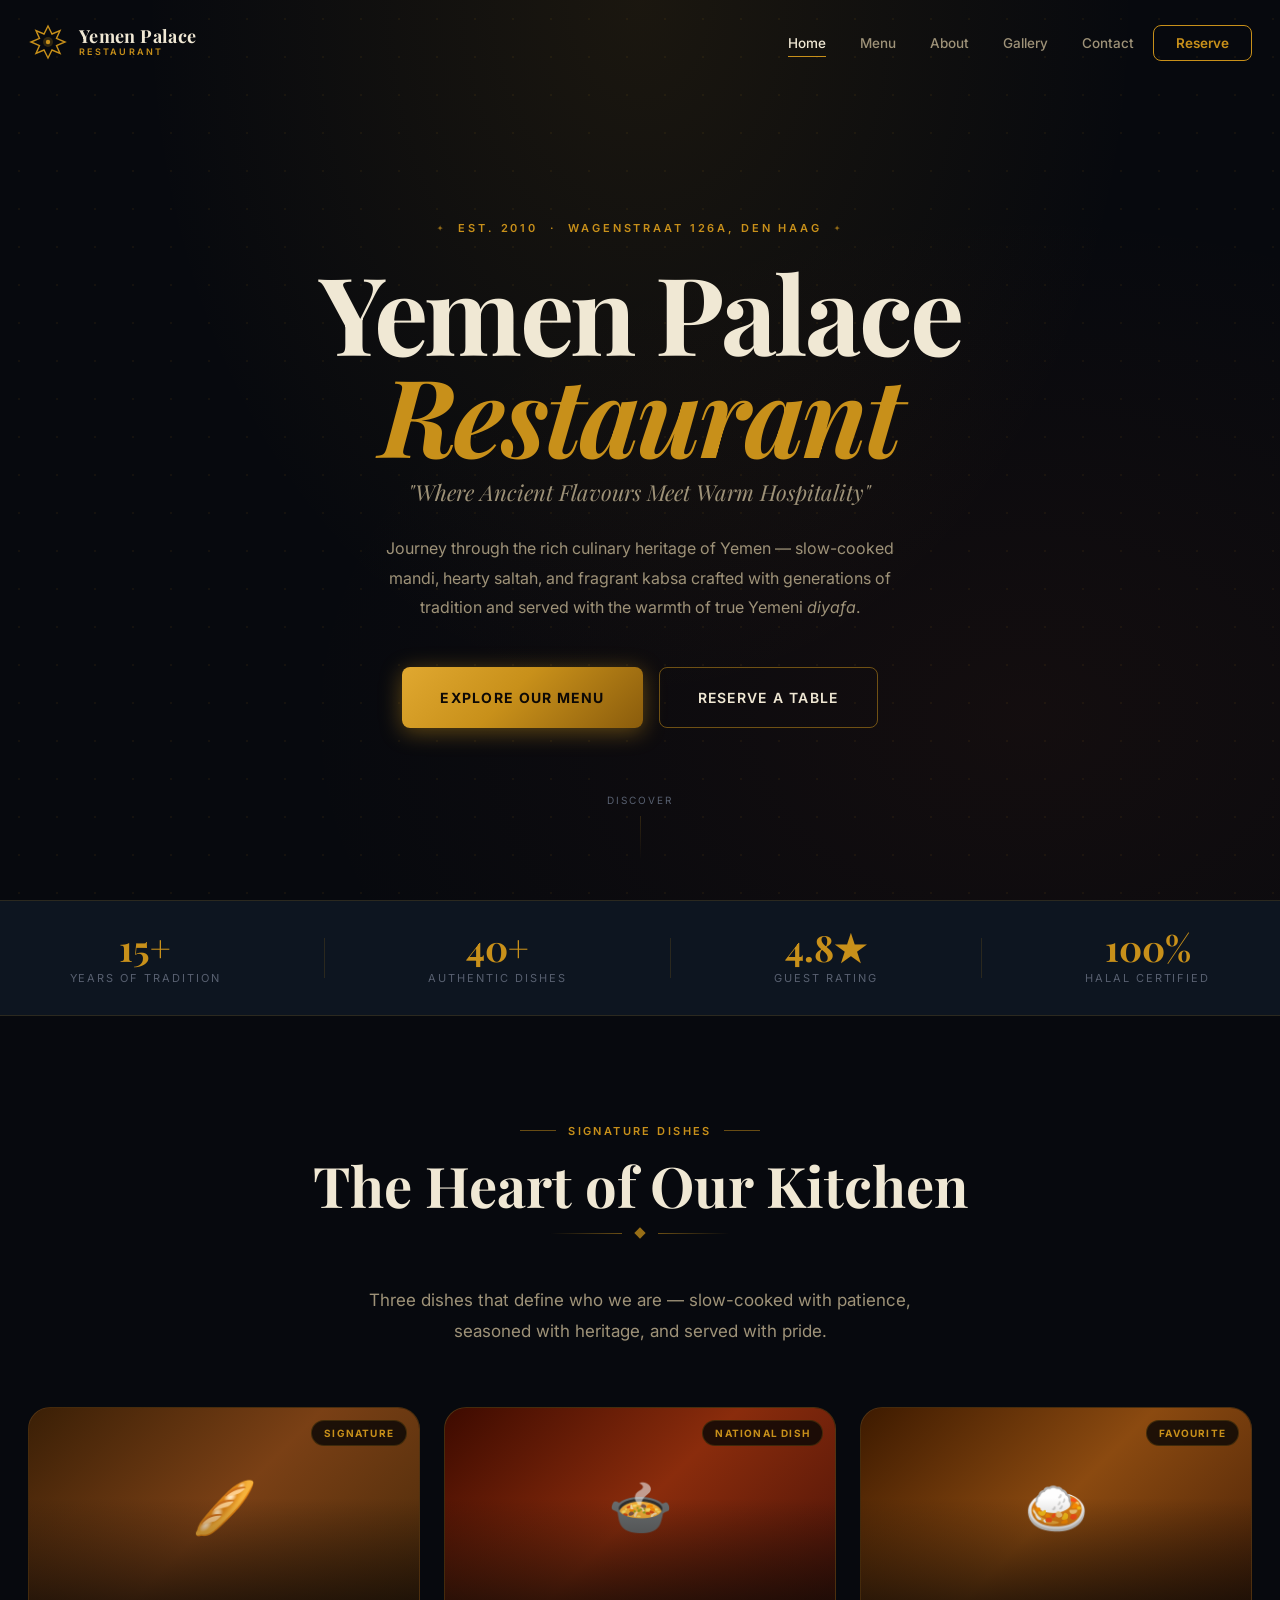
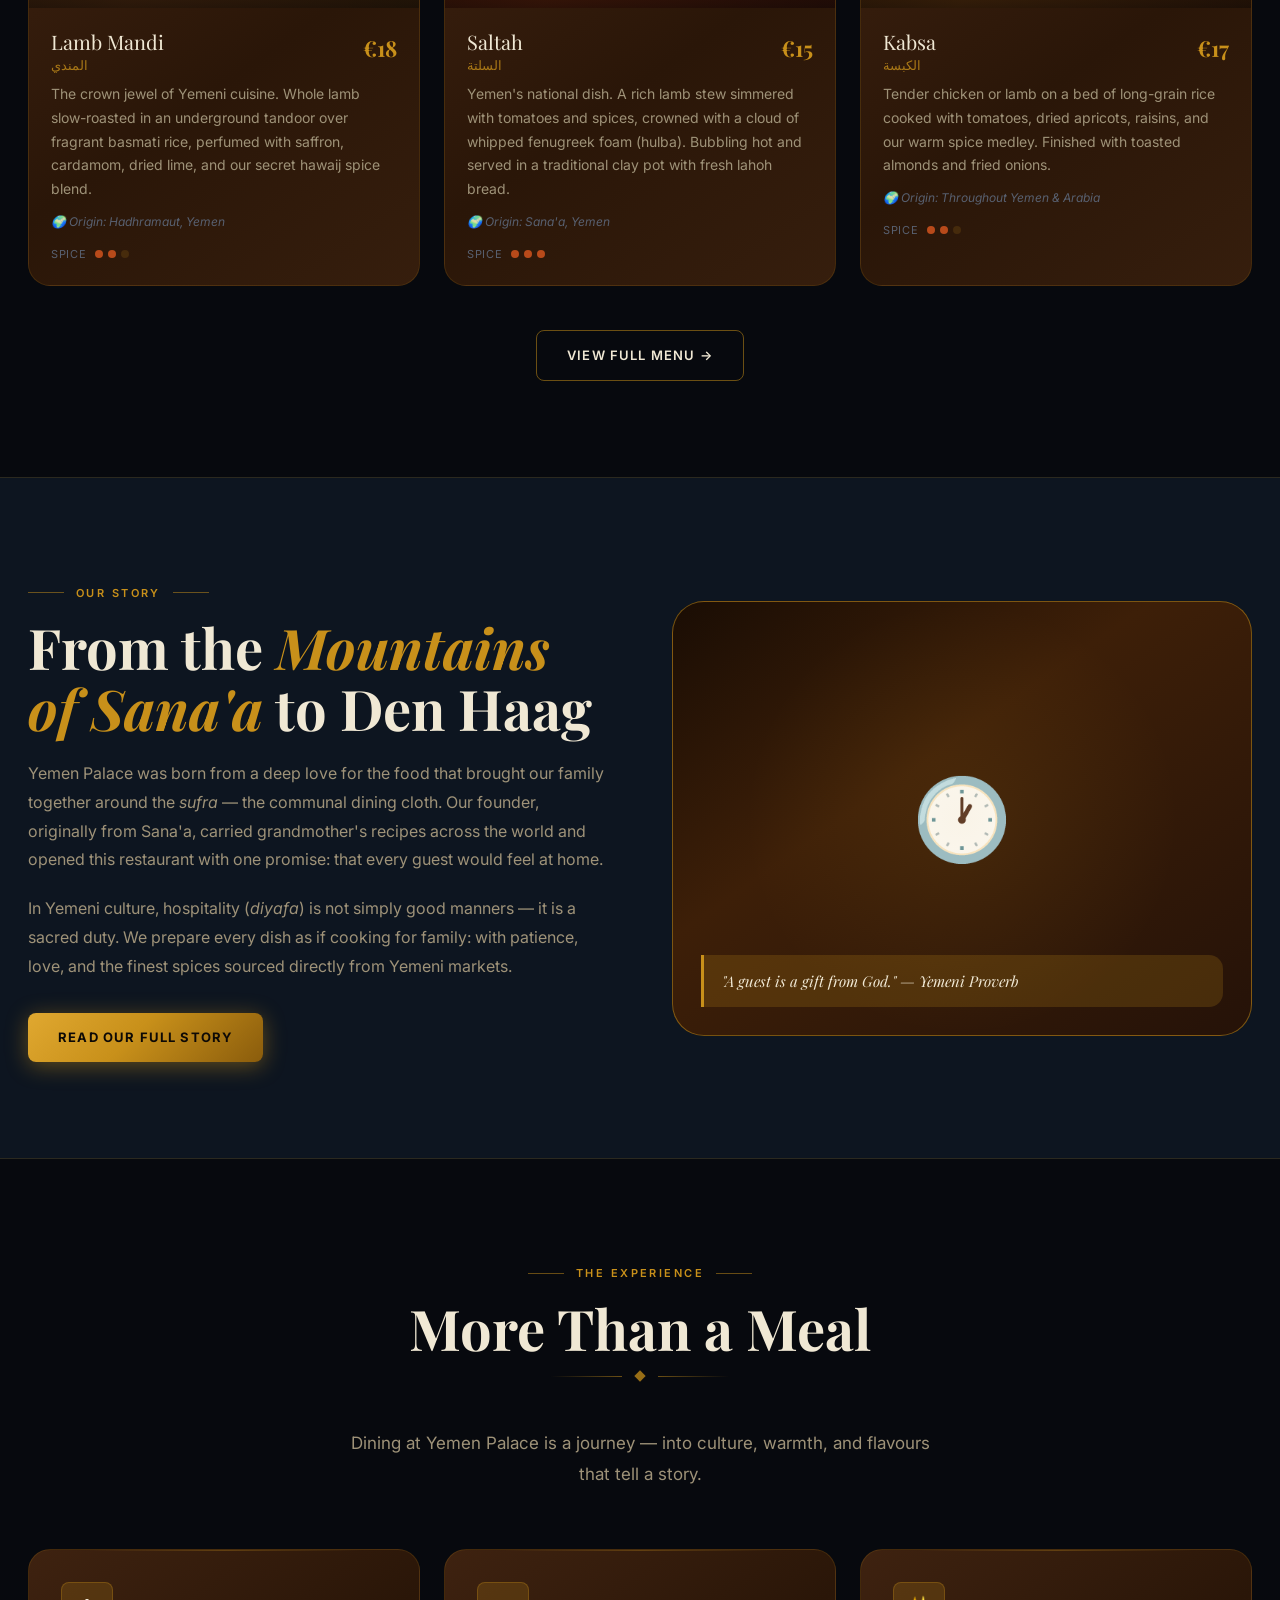
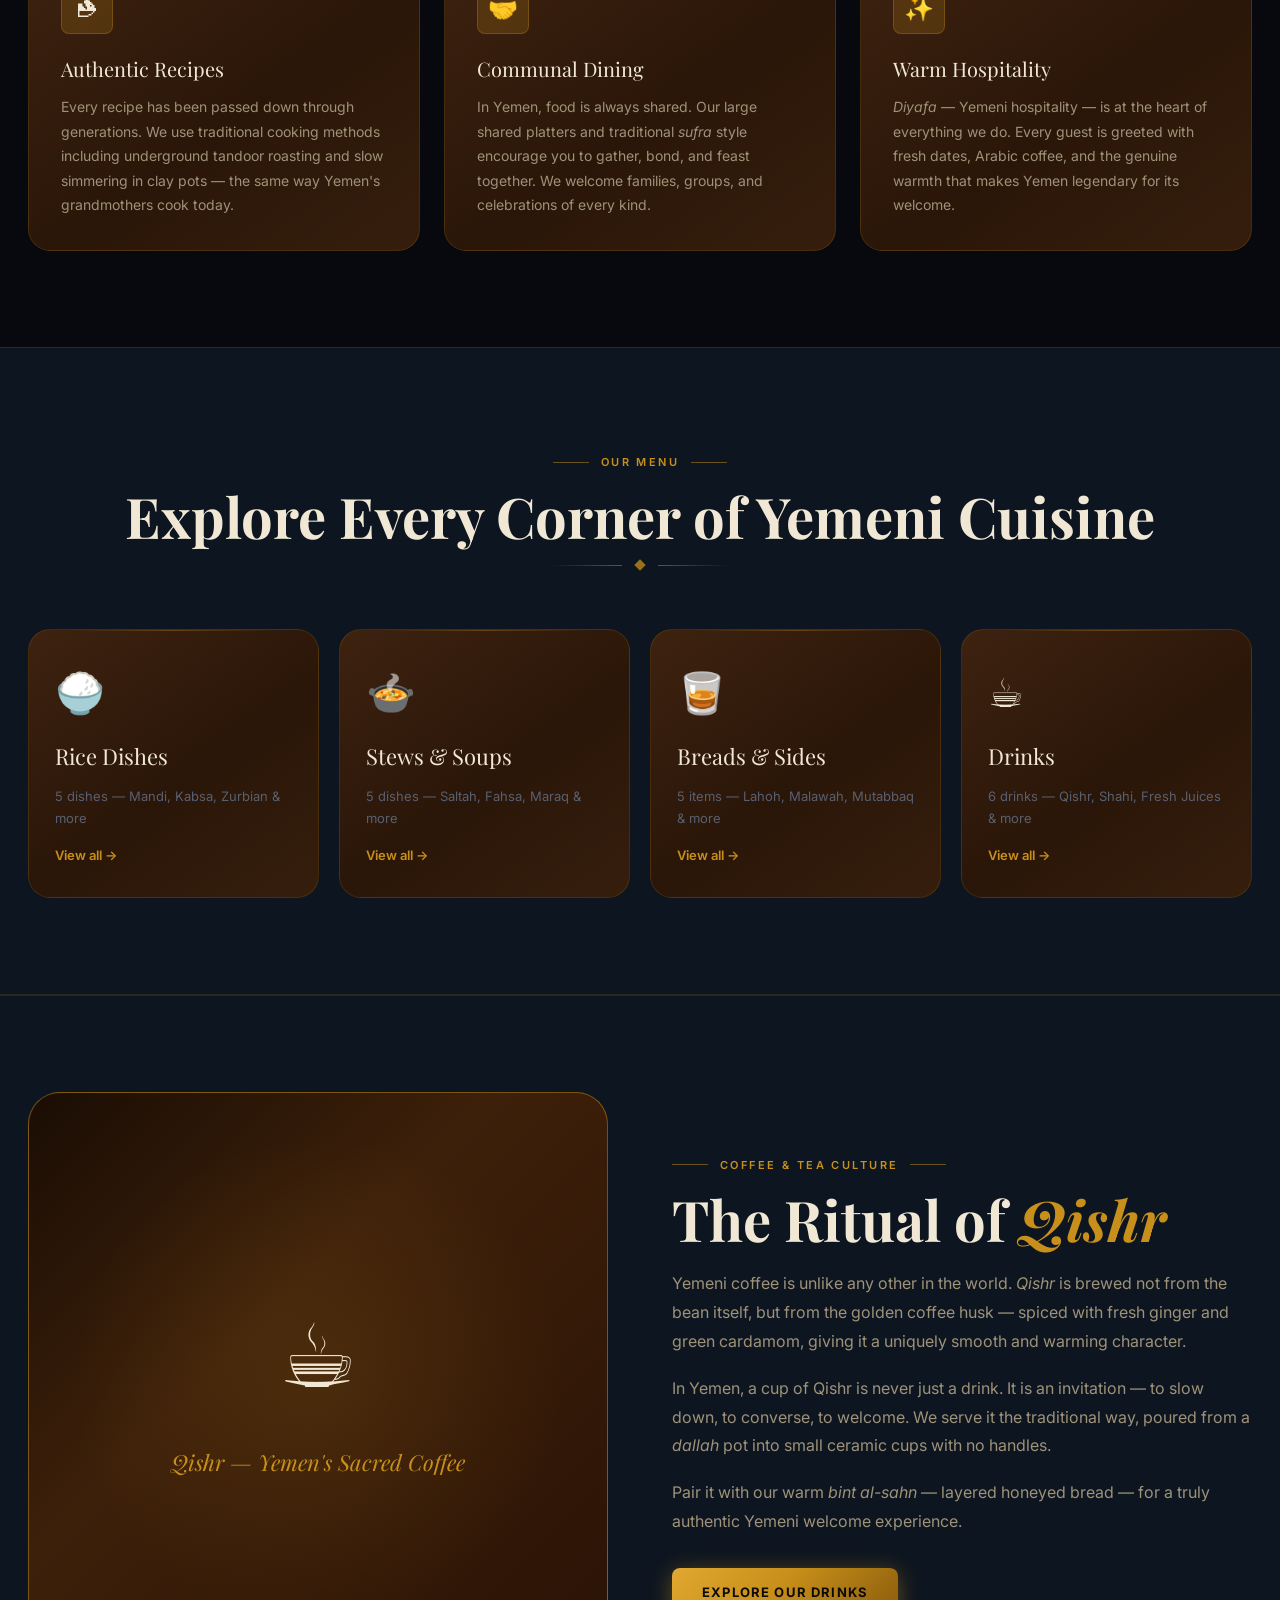
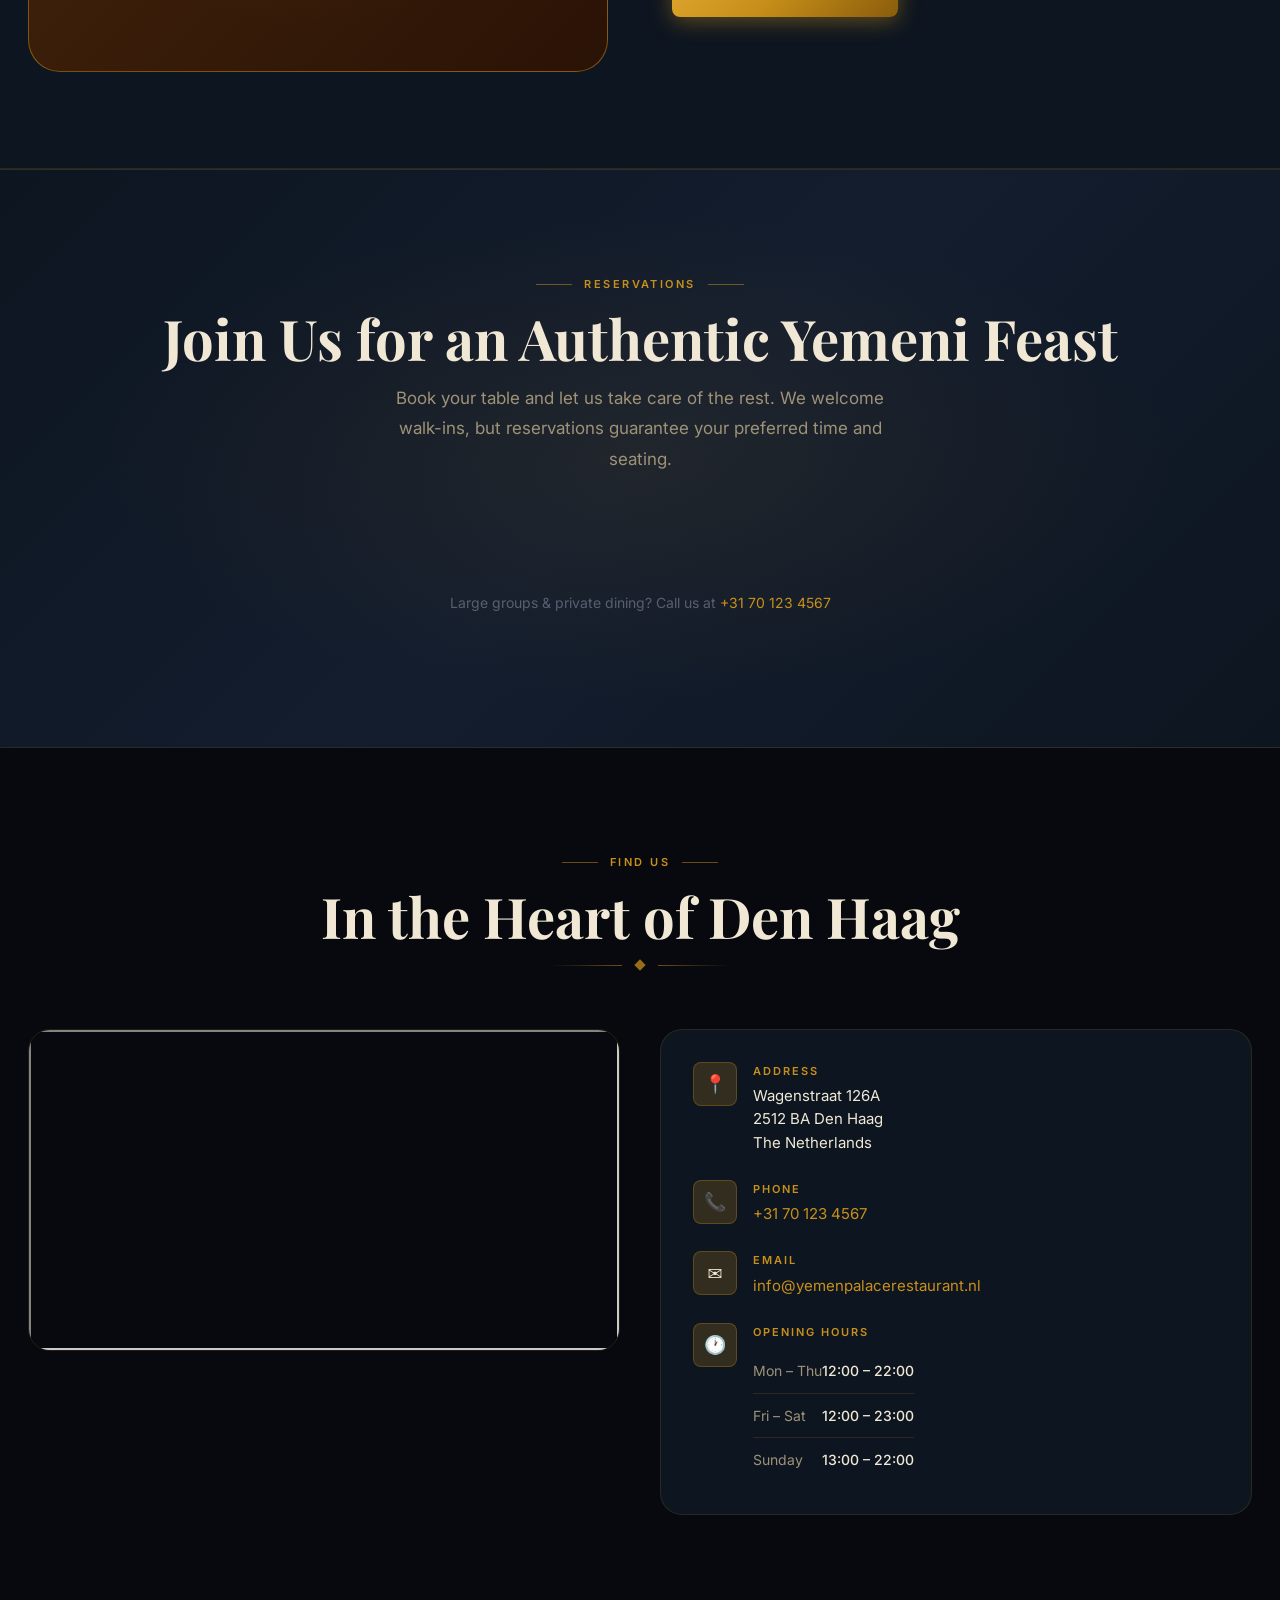
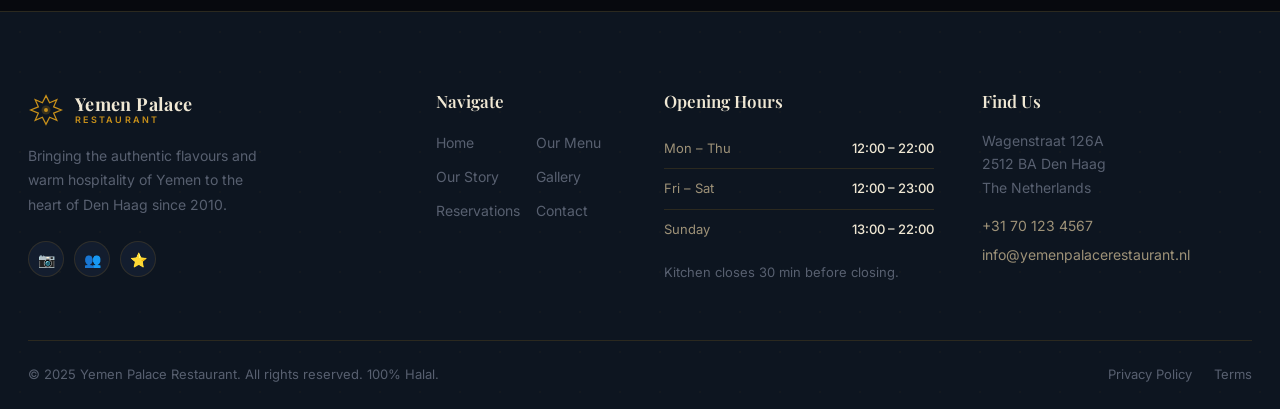
==== commit 2c094372: "Color design changed" ====
--- a/index.html
+++ b/index.html
@@ -18,9 +18,9 @@
     <a href="index.html" class="brand">
       <div class="brand-icon">
         <svg width="40" height="40" viewBox="0 0 40 40" fill="none">
-          <path d="M20 4L24 12L32 8.5L28.5 16.5L37 20L28.5 23.5L32 31.5L24 28L20 36L16 28L8 31.5L11.5 23.5L3 20L11.5 16.5L8 8.5L16 12Z" stroke="#8b5e14" stroke-width="1.4" fill="none"/>
-          <circle cx="20" cy="20" r="5" fill="#8b5e14" opacity="0.22"/>
-          <circle cx="20" cy="20" r="2.2" fill="#8b5e14"/>
+          <path d="M20 4L24 12L32 8.5L28.5 16.5L37 20L28.5 23.5L32 31.5L24 28L20 36L16 28L8 31.5L11.5 23.5L3 20L11.5 16.5L8 8.5L16 12Z" stroke="#c8901a" stroke-width="1.4" fill="none"/>
+          <circle cx="20" cy="20" r="5" fill="#c8901a" opacity="0.22"/>
+          <circle cx="20" cy="20" r="2.2" fill="#c8901a"/>
         </svg>
       </div>
       <div class="brand-text">
@@ -347,9 +347,9 @@
         <a href="index.html" class="brand">
           <div class="brand-icon">
             <svg width="36" height="36" viewBox="0 0 40 40" fill="none">
-              <path d="M20 4L24 12L32 8.5L28.5 16.5L37 20L28.5 23.5L32 31.5L24 28L20 36L16 28L8 31.5L11.5 23.5L3 20L11.5 16.5L8 8.5L16 12Z" stroke="#8b5e14" stroke-width="1.4" fill="none"/>
-              <circle cx="20" cy="20" r="5" fill="#8b5e14" opacity="0.22"/>
-              <circle cx="20" cy="20" r="2.2" fill="#8b5e14"/>
+              <path d="M20 4L24 12L32 8.5L28.5 16.5L37 20L28.5 23.5L32 31.5L24 28L20 36L16 28L8 31.5L11.5 23.5L3 20L11.5 16.5L8 8.5L16 12Z" stroke="#c8901a" stroke-width="1.4" fill="none"/>
+              <circle cx="20" cy="20" r="5" fill="#c8901a" opacity="0.22"/>
+              <circle cx="20" cy="20" r="2.2" fill="#c8901a"/>
             </svg>
           </div>
           <div class="brand-text">
--- a/css/style.css
+++ b/css/style.css
@@ -7,31 +7,34 @@
 
 /* ─── Design Tokens ─── */
 :root {
-  --bg-base:      #0d0905;
-  --bg-surface:   #1e1409;
-  --bg-elevated:  #271a09;
-  --bg-card:      #361f0e;
-
-  --text-primary:   #fdf2dc;
-  --text-secondary: #dbbf8e;
-  --text-muted:     #9a7e62;
-
-  --gold:            #8B5E14;
-  --gold-light:      #B07818;
-  --gold-dark:       #5A3A08;
-  --gold-muted:      rgba(139,94,20,.25);
-  --gold-glow:       rgba(139,94,20,.50);
+  /* Backgrounds: cool dark slate/charcoal — NOT brown */
+  --bg-base:      #07090e;
+  --bg-surface:   #0d1520;
+  --bg-elevated:  #131d2e;
+  /* Cards keep the warm brown — intentional contrast */
+  --bg-card:      #2a1507;
+
+  --text-primary:   #f0e8d4;
+  --text-secondary: #9e9278;
+  --text-muted:     #586070;
+
+  /* Gold: richer amber — pops on the cool dark backgrounds */
+  --gold:            #C8901A;
+  --gold-light:      #E0A830;
+  --gold-dark:       #8A5C0C;
+  --gold-muted:      rgba(200,144,26,.20);
+  --gold-glow:       rgba(200,144,26,.45);
 
   --terracotta:      #b84a1a;
   --terracotta-light:#d45e28;
 
-  --border:          rgba(139,94,20,.35);
-  --border-strong:   rgba(139,94,20,.65);
-
-  --shadow-sm:  0 2px 8px rgba(0,0,0,.5);
-  --shadow-md:  0 4px 24px rgba(0,0,0,.55);
-  --shadow-lg:  0 8px 48px rgba(0,0,0,.65);
-  --glow-gold:  0 0 44px rgba(139,94,20,.45);
+  --border:          rgba(200,144,26,.16);
+  --border-strong:   rgba(200,144,26,.52);
+
+  --shadow-sm:  0 2px 8px rgba(0,0,0,.55);
+  --shadow-md:  0 4px 24px rgba(0,0,0,.70);
+  --shadow-lg:  0 8px 48px rgba(0,0,0,.80);
+  --glow-gold:  0 0 44px rgba(200,144,26,.35);
 
   --card-bg: linear-gradient(145deg,#3e2210 0%,#2a1608 55%,#361e0d 100%);
 
@@ -146,7 +149,7 @@
 }
 .navbar.scrolled {
   padding: 13px 0;
-  background: rgba(13,9,6,.96);
+  background: rgba(7,9,14,.97);
   border-bottom-color: var(--border);
 }
 .navbar .container { display:flex; align-items:center; justify-content:space-between; }
@@ -235,7 +238,7 @@
   background:transparent; color:var(--text-primary);
   border:1px solid var(--border-strong);
 }
-.btn-ghost:hover { border-color:var(--gold); color:var(--gold); transform:translateY(-3px); background:rgba(139,94,20,.06); }
+.btn-ghost:hover { border-color:var(--gold); color:var(--gold); transform:translateY(-3px); background:rgba(200,144,26,.06); }
 .btn-ghost:active { transform:translateY(-1px); }
 .btn-sm  { padding:10px 22px; font-size:12px; }
 .btn-lg  { padding:18px 38px; font-size:14px; }
@@ -256,12 +259,12 @@
 .hero-overlay {
   position:absolute; inset:0; pointer-events:none;
   background:
-    radial-gradient(ellipse at 50% 0%, rgba(139,94,20,.1) 0%, transparent 55%),
+    radial-gradient(ellipse at 50% 0%, rgba(200,144,26,.1) 0%, transparent 55%),
     radial-gradient(ellipse at 80% 80%, rgba(184,74,26,.07) 0%, transparent 50%);
 }
 .hero-dot-pattern {
   position:absolute; inset:0; pointer-events:none;
-  background-image: radial-gradient(circle, rgba(139,94,20,.07) 1px, transparent 1px);
+  background-image: radial-gradient(circle, rgba(200,144,26,.07) 1px, transparent 1px);
   background-size: 38px 38px;
 }
 .hero .container {
@@ -339,13 +342,13 @@
 }
 .dish-card::before {
   content:''; position:absolute; top:0; left:15%; right:15%; height:1px;
-  background:linear-gradient(to right,transparent,rgba(139,94,20,.35),transparent);
+  background:linear-gradient(to right,transparent,rgba(200,144,26,.35),transparent);
   pointer-events:none;
 }
 .dish-card:hover {
   transform:translateY(-7px);
-  box-shadow:0 16px 56px rgba(0,0,0,.7), 0 0 0 1px rgba(139,94,20,.45), 0 0 32px rgba(139,94,20,.14);
-  border-color:rgba(139,94,20,.55);
+  box-shadow:0 16px 56px rgba(0,0,0,.7), 0 0 0 1px rgba(200,144,26,.45), 0 0 32px rgba(200,144,26,.14);
+  border-color:rgba(200,144,26,.55);
 }
 .dish-img {
   width:100%; height:200px;
@@ -384,17 +387,17 @@
 }
 .feature-card::before {
   content:''; position:absolute; top:0; left:15%; right:15%; height:1px;
-  background:linear-gradient(to right,transparent,rgba(139,94,20,.3),transparent);
+  background:linear-gradient(to right,transparent,rgba(200,144,26,.3),transparent);
   pointer-events:none;
 }
 .feature-card:hover {
-  border-color:rgba(139,94,20,.5);
+  border-color:rgba(200,144,26,.5);
   transform:translateY(-5px);
-  box-shadow:0 12px 40px rgba(0,0,0,.6), 0 0 24px rgba(139,94,20,.1);
+  box-shadow:0 12px 40px rgba(0,0,0,.6), 0 0 24px rgba(200,144,26,.1);
 }
 .feature-icon {
   width:52px; height:52px; border-radius:var(--radius-sm);
-  background:var(--gold-muted); border:1px solid rgba(139,94,20,.3);
+  background:var(--gold-muted); border:1px solid rgba(200,144,26,.3);
   display:flex; align-items:center; justify-content:center;
   font-size:24px; margin-bottom:18px;
 }
@@ -411,13 +414,13 @@
 }
 .cat-card::before {
   content:''; position:absolute; top:0; left:15%; right:15%; height:1px;
-  background:linear-gradient(to right,transparent,rgba(139,94,20,.32),transparent);
+  background:linear-gradient(to right,transparent,rgba(200,144,26,.32),transparent);
   pointer-events:none;
 }
 .cat-card:hover {
-  border-color:rgba(139,94,20,.55);
+  border-color:rgba(200,144,26,.55);
   transform:translateY(-5px);
-  box-shadow:0 12px 40px rgba(0,0,0,.6), 0 0 28px rgba(139,94,20,.13);
+  box-shadow:0 12px 40px rgba(0,0,0,.6), 0 0 28px rgba(200,144,26,.13);
 }
 .cat-emoji { font-size:40px; }
 .cat-name  { font-family:var(--font-heading); font-size:22px; color:var(--text-primary); }
@@ -440,7 +443,7 @@
 }
 .coffee-visual::before {
   content:''; position:absolute; inset:0;
-  background:radial-gradient(circle at 50% 50%, rgba(139,94,20,.12) 0%,transparent 60%);
+  background:radial-gradient(circle at 50% 50%, rgba(200,144,26,.12) 0%,transparent 60%);
 }
 .coffee-emoji { font-size:88px; position:relative; z-index:1; }
 .coffee-label {
@@ -457,7 +460,7 @@
 }
 .cta-banner::before {
   content:''; position:absolute; inset:0;
-  background:radial-gradient(ellipse at center,rgba(139,94,20,.08) 0%,transparent 60%);
+  background:radial-gradient(ellipse at center,rgba(200,144,26,.08) 0%,transparent 60%);
 }
 .cta-banner .container { position:relative; z-index:1; text-align:center; }
 .cta-banner h2 { margin-bottom:14px; }
@@ -479,7 +482,7 @@
 .info-item:last-child { margin-bottom:0; }
 .info-icon {
   width:44px; height:44px; border-radius:var(--radius-sm);
-  background:var(--gold-muted); border:1px solid rgba(139,94,20,.3);
+  background:var(--gold-muted); border:1px solid rgba(200,144,26,.3);
   display:flex; align-items:center; justify-content:center; font-size:18px; flex-shrink:0;
 }
 .info-label { font-size:11px; font-weight:600; letter-spacing:.18em; text-transform:uppercase; color:var(--gold); margin-bottom:4px; }
@@ -502,11 +505,11 @@
 }
 .page-hero::before {
   content:''; position:absolute; inset:0;
-  background:radial-gradient(ellipse at top center,rgba(139,94,20,.1) 0%,transparent 55%);
+  background:radial-gradient(ellipse at top center,rgba(200,144,26,.1) 0%,transparent 55%);
 }
 .page-hero-dots {
   position:absolute; inset:0;
-  background-image:radial-gradient(circle,rgba(139,94,20,.06) 1px,transparent 1px);
+  background-image:radial-gradient(circle,rgba(200,144,26,.06) 1px,transparent 1px);
   background-size:36px 36px;
 }
 .page-hero .container { position:relative; z-index:1; }
@@ -610,7 +613,7 @@
 }
 .visual-card::before {
   content:''; position:absolute; inset:0;
-  background:radial-gradient(circle at 50% 50%,rgba(139,94,20,.1) 0%,transparent 60%);
+  background:radial-gradient(circle at 50% 50%,rgba(200,144,26,.1) 0%,transparent 60%);
 }
 
 /* ─── Forms ─── */
@@ -633,7 +636,7 @@
 .form-input,
 .form-select,
 .form-textarea {
-  width:100%; background:rgba(13,9,6,.6);
+  width:100%; background:rgba(7,9,14,.65);
   border:1px solid var(--border); border-radius:var(--radius-sm);
   padding:14px 18px; font-size:15px; font-family:var(--font-body);
   color:var(--text-primary); transition:border-color .22s, box-shadow .22s, background .22s;
@@ -641,13 +644,13 @@
 }
 .form-input:hover,
 .form-select:hover,
-.form-textarea:hover { border-color:rgba(139,94,20,.4); }
+.form-textarea:hover { border-color:rgba(200,144,26,.4); }
 .form-input:focus,
 .form-select:focus,
 .form-textarea:focus {
   outline:none; border-color:var(--gold);
-  box-shadow:0 0 0 3px rgba(139,94,20,.14), 0 0 16px rgba(139,94,20,.08);
-  background:rgba(13,9,6,.8);
+  box-shadow:0 0 0 3px rgba(200,144,26,.12), 0 0 16px rgba(200,144,26,.08);
+  background:rgba(7,9,14,.85);
 }
 .form-input::placeholder,
 .form-textarea::placeholder { color:var(--text-muted); }
@@ -691,7 +694,7 @@
 }
 .contact-block::before {
   content:''; position:absolute; top:0; left:10%; right:10%; height:1px;
-  background:linear-gradient(to right,transparent,rgba(139,94,20,.3),transparent);
+  background:linear-gradient(to right,transparent,rgba(200,144,26,.3),transparent);
   pointer-events:none;
 }
 .contact-block h3 { font-family:var(--font-heading); font-size:20px; margin-bottom:20px; }
@@ -700,7 +703,7 @@
 .c-item:last-child { margin-bottom:0; }
 .c-icon {
   width:42px; height:42px; border-radius:var(--radius-sm);
-  background:var(--gold-muted); border:1px solid rgba(139,94,20,.3);
+  background:var(--gold-muted); border:1px solid rgba(200,144,26,.3);
   display:flex; align-items:center; justify-content:center;
   font-size:17px; flex-shrink:0;
 }
@@ -715,7 +718,7 @@
   padding:3px 12px; border-radius:20px;
   font-size:10.5px; font-weight:700; letter-spacing:.1em; text-transform:uppercase;
 }
-.badge-gold { background:rgba(139,94,20,.15); border:1px solid rgba(139,94,20,.3); color:var(--gold); }
+.badge-gold { background:rgba(200,144,26,.15); border:1px solid rgba(200,144,26,.3); color:var(--gold); }
 .badge-terra { background:rgba(184,74,26,.15); border:1px solid rgba(184,74,26,.3); color:var(--terracotta-light); }
 
 /* ─── Footer ─── */
@@ -725,7 +728,7 @@
 }
 .footer-pattern {
   position:absolute; inset:0;
-  background-image:radial-gradient(circle,rgba(139,94,20,.04) 1px,transparent 1px);
+  background-image:radial-gradient(circle,rgba(200,144,26,.04) 1px,transparent 1px);
   background-size:40px 40px; pointer-events:none;
 }
 .footer-grid {
@@ -872,9 +875,9 @@
   background: linear-gradient(160deg, #28180a 0%, #321c0c 50%, #241508 100%);
   border: 1px solid var(--border-strong);
   border-radius: var(--radius-lg);
-  padding: 64px 72px 56px; /* Increased padding for a larger interior look */
-  min-height: 620px; /* Forces a consistent larger height */
-  box-shadow: 0 0 0 1px rgba(139,94,20,.08), inset 0 1px 0 rgba(139,94,20,.12);
+  padding: 44px 64px 40px;
+  min-height: 520px;
+  box-shadow: 0 0 0 1px rgba(200,144,26,.08), inset 0 1px 0 rgba(200,144,26,.12);
   display: flex;
   flex-direction: column;
   justify-content: center;
@@ -882,7 +885,7 @@
 
 .book-inner-border {
   position: absolute; inset: 16px;
-  border: 1px solid rgba(139,94,20,.15);
+  border: 1px solid rgba(200,144,26,.15);
   border-radius: calc(var(--radius-lg) - 4px);
   pointer-events: none;
 }
@@ -914,14 +917,14 @@
   gap:10px; margin:0 auto 14px;
 }
 .book-rule::before,
-.book-rule::after { content:''; height:1px; width:50px; background:linear-gradient(to right,transparent,rgba(139,94,20,.4)); }
-.book-rule::after  { background:linear-gradient(to left,transparent,rgba(139,94,20,.4)); }
+.book-rule::after { content:''; height:1px; width:50px; background:linear-gradient(to right,transparent,rgba(200,144,26,.4)); }
+.book-rule::after  { background:linear-gradient(to left,transparent,rgba(200,144,26,.4)); }
 .book-rule span { width:5px; height:5px; background:var(--gold); transform:rotate(45deg); opacity:.6; display:block; }
 .book-intro { font-size:13.5px; color:var(--text-muted); line-height:1.65; max-width:520px; margin:0 auto; font-style:italic; }
 
 .book-dish-list { display:flex; flex-direction:column; }
-.book-dish { padding:12px 0; border-bottom:1px solid rgba(139,94,20,.1); }
-.book-dish:first-child { border-top:1px solid rgba(139,94,20,.1); }
+.book-dish { padding:12px 0; border-bottom:1px solid rgba(200,144,26,.1); }
+.book-dish:first-child { border-top:1px solid rgba(200,144,26,.1); }
 .book-dish-row { display:flex; align-items:baseline; gap:8px; }
 .book-dish-name {
   font-family:var(--font-heading); font-size:18px;
@@ -932,10 +935,10 @@
   font-family:var(--font-body);
   font-size:9px; font-weight:700; letter-spacing:.1em; text-transform:uppercase;
   color:var(--gold); background:var(--gold-muted);
-  border:1px solid rgba(139,94,20,.3); border-radius:20px;
+  border:1px solid rgba(200,144,26,.3); border-radius:20px;
   padding:2px 8px; flex-shrink:0;
 }
-.book-leader { flex:1; border-bottom:1px dotted rgba(139,94,20,.2); margin-bottom:4px; min-width:12px; }
+.book-leader { flex:1; border-bottom:1px dotted rgba(200,144,26,.2); margin-bottom:4px; min-width:12px; }
 .book-dish-price {
   font-family: var(--font-heading); 
   font-size: 20px; /* Increased from 17px */
@@ -943,7 +946,7 @@
   font-weight: 600;
 }
 
-.book-dish { padding: 18px 0; }
+.book-dish { padding: 11px 0; }
 
 .book-dish-price small { font-size:11px; font-weight:400; color:var(--text-muted); font-family:var(--font-body); }
 .book-dish-ar { font-size:13px; color:var(--gold); opacity:.65; margin-top:3px; }
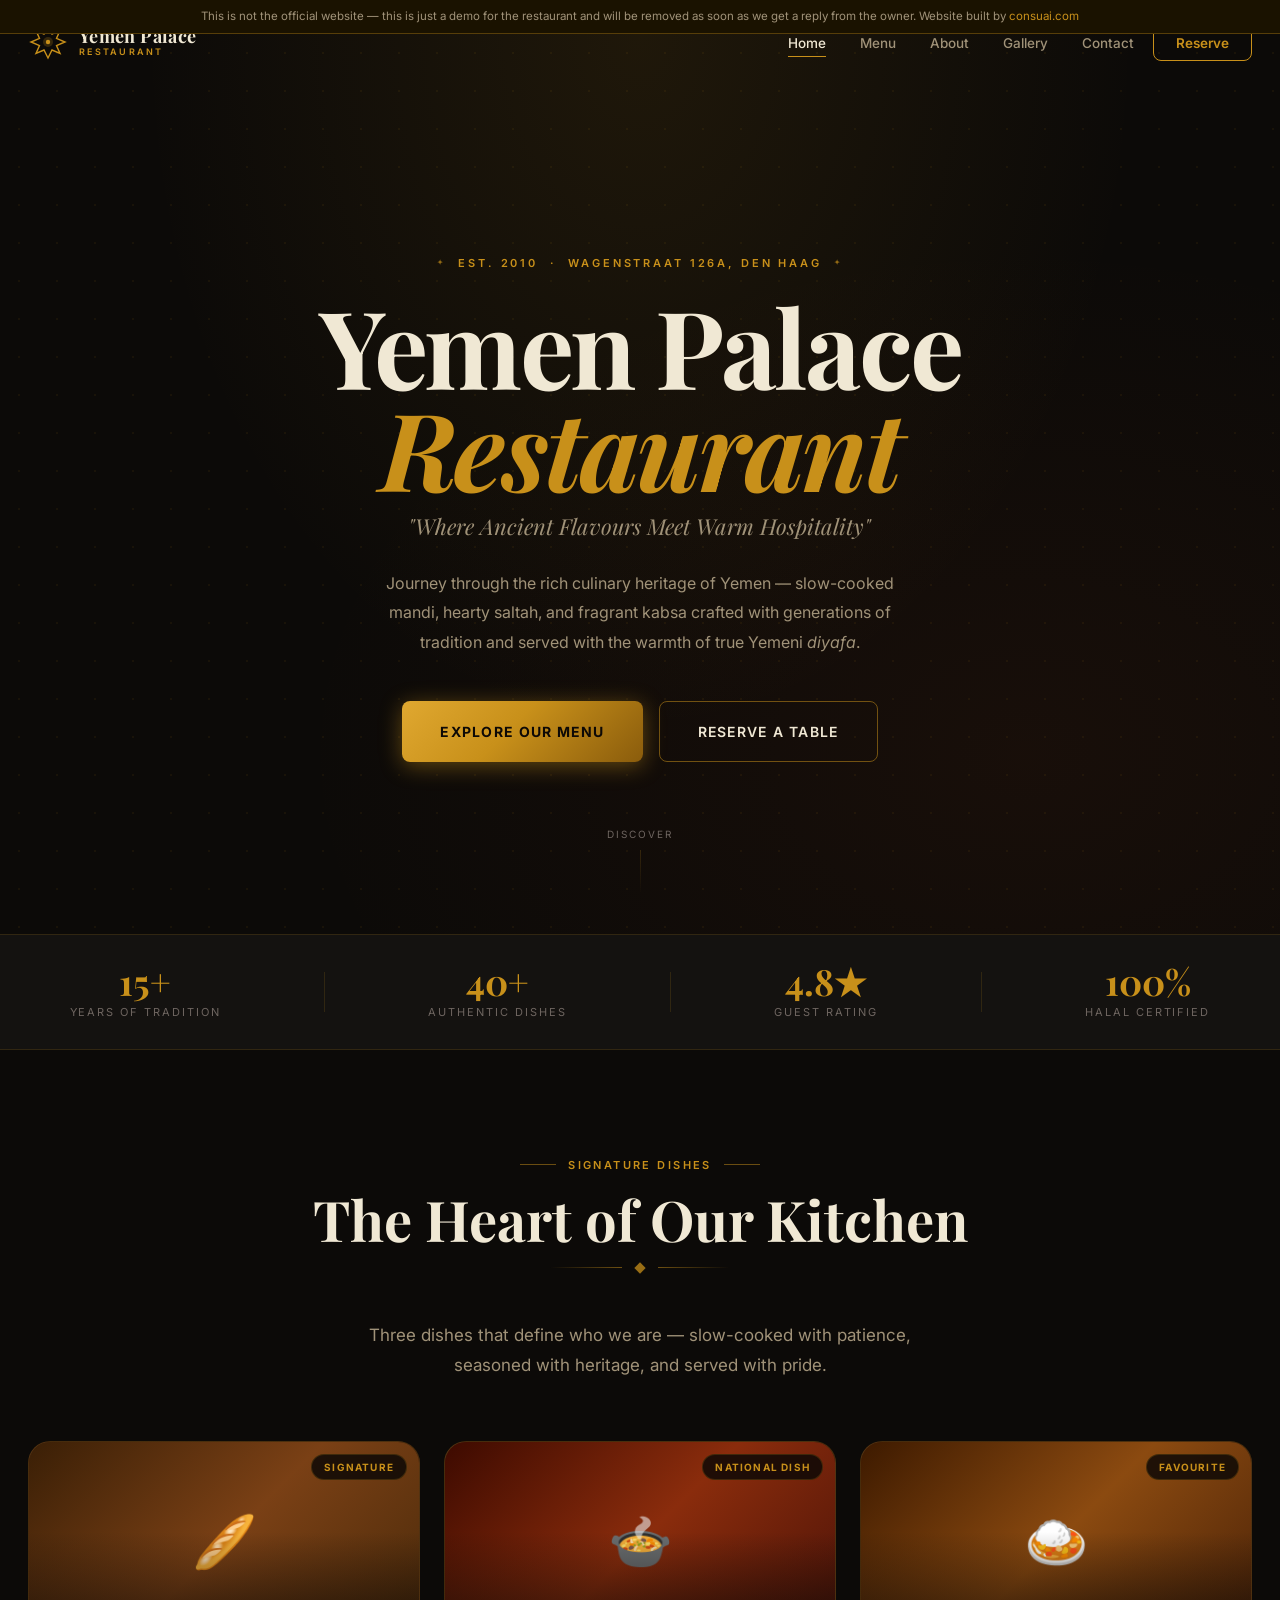
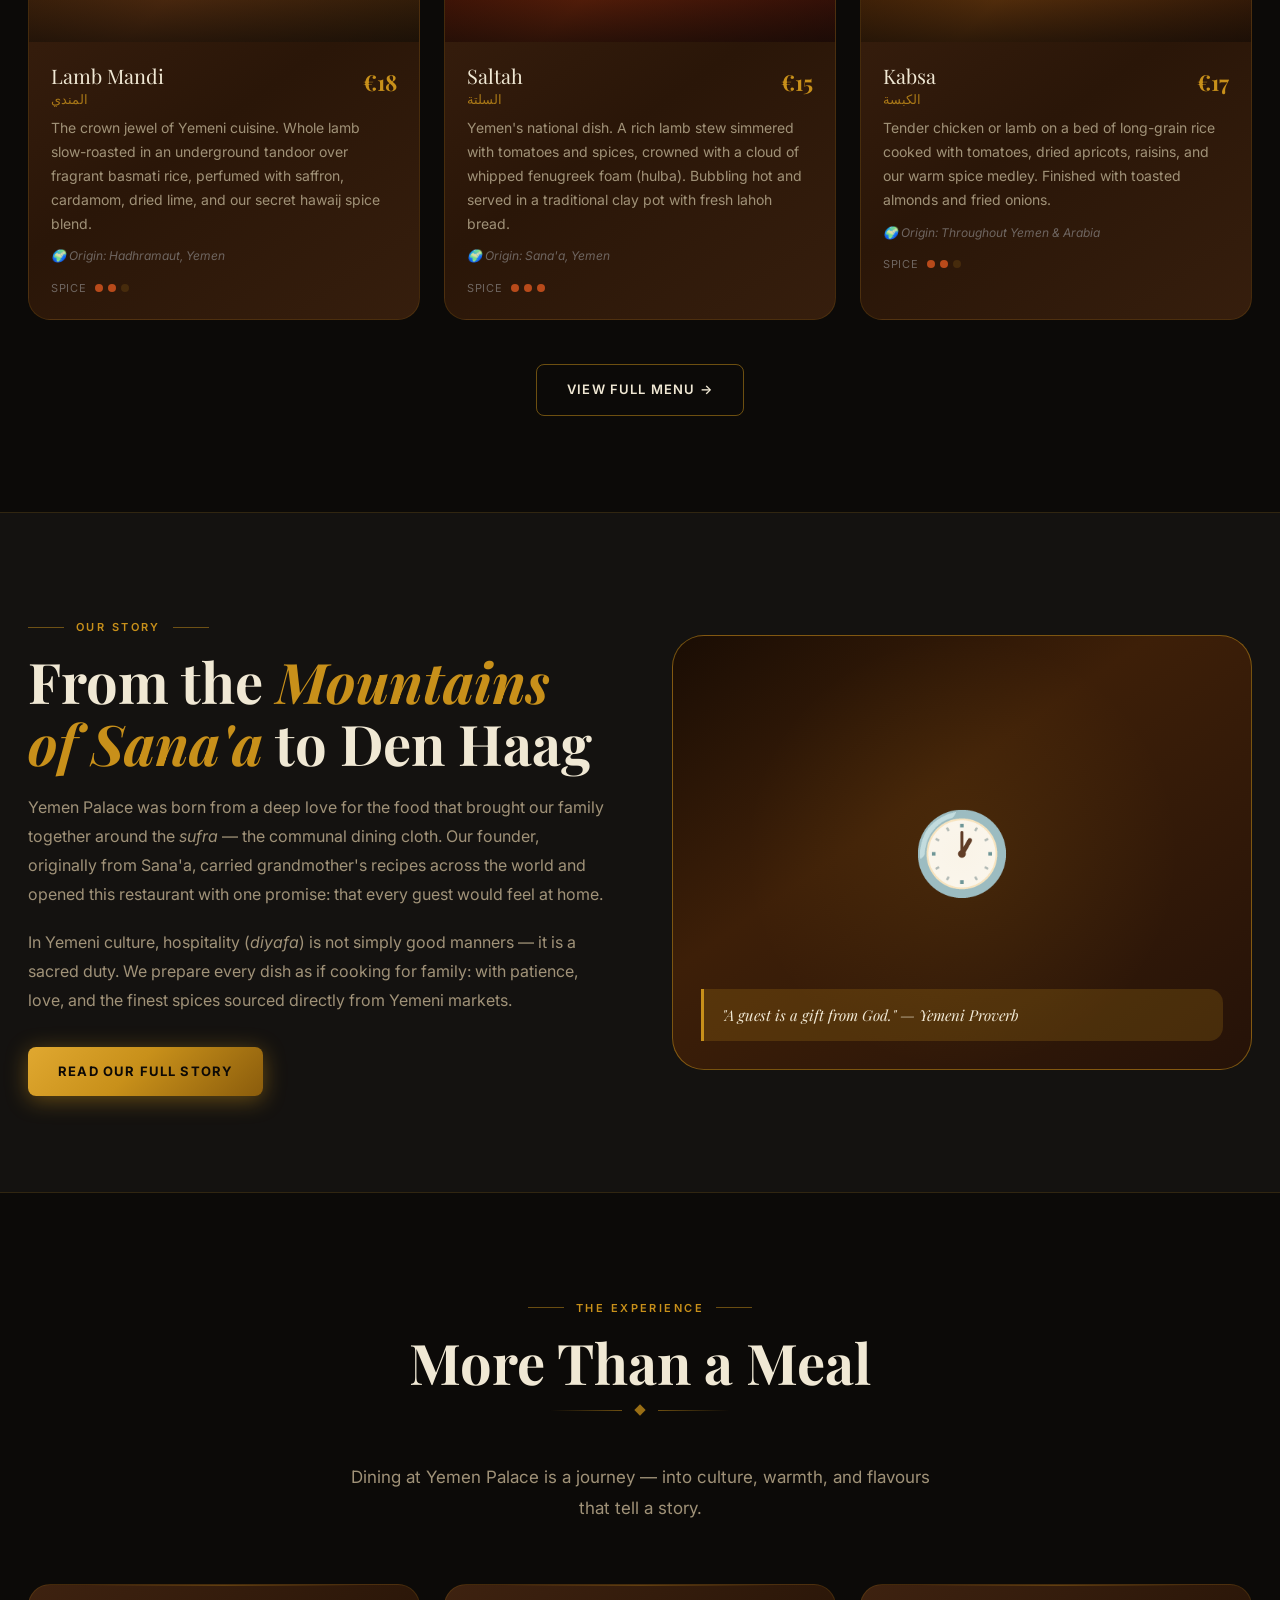
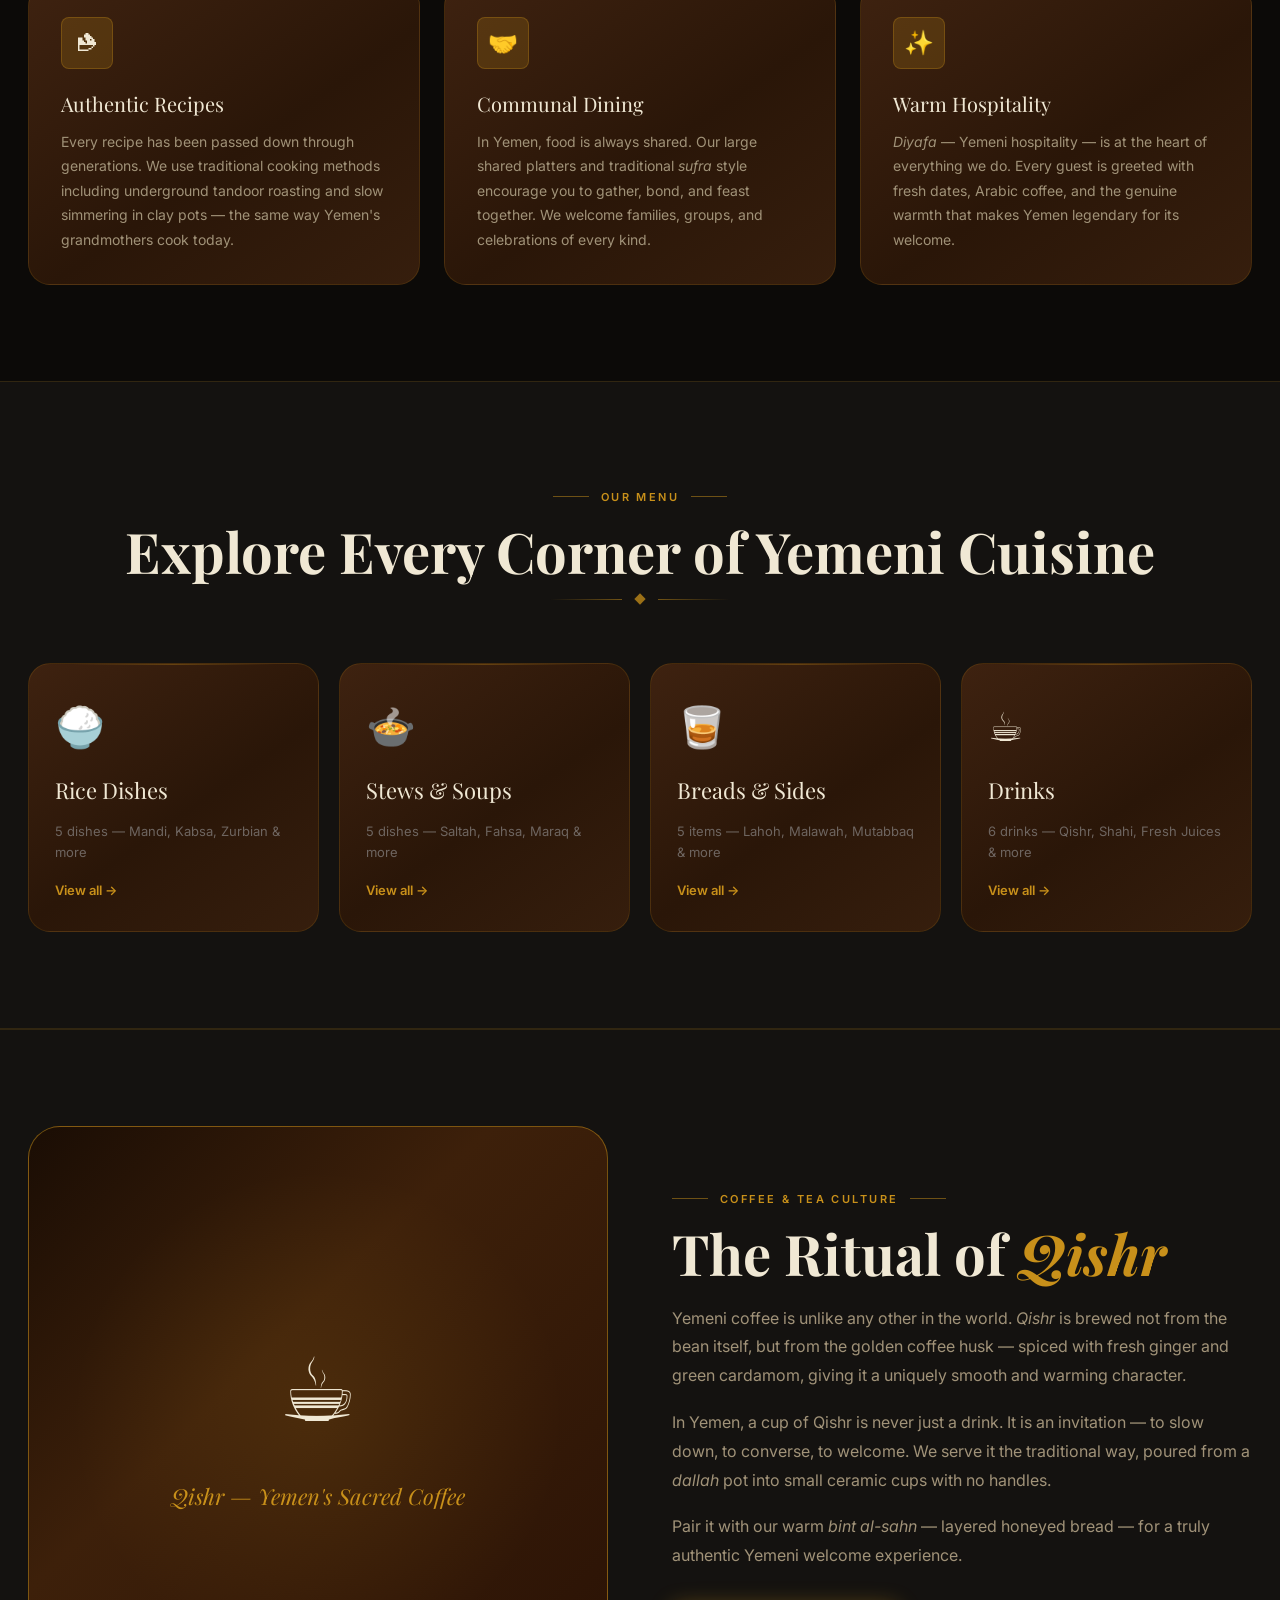
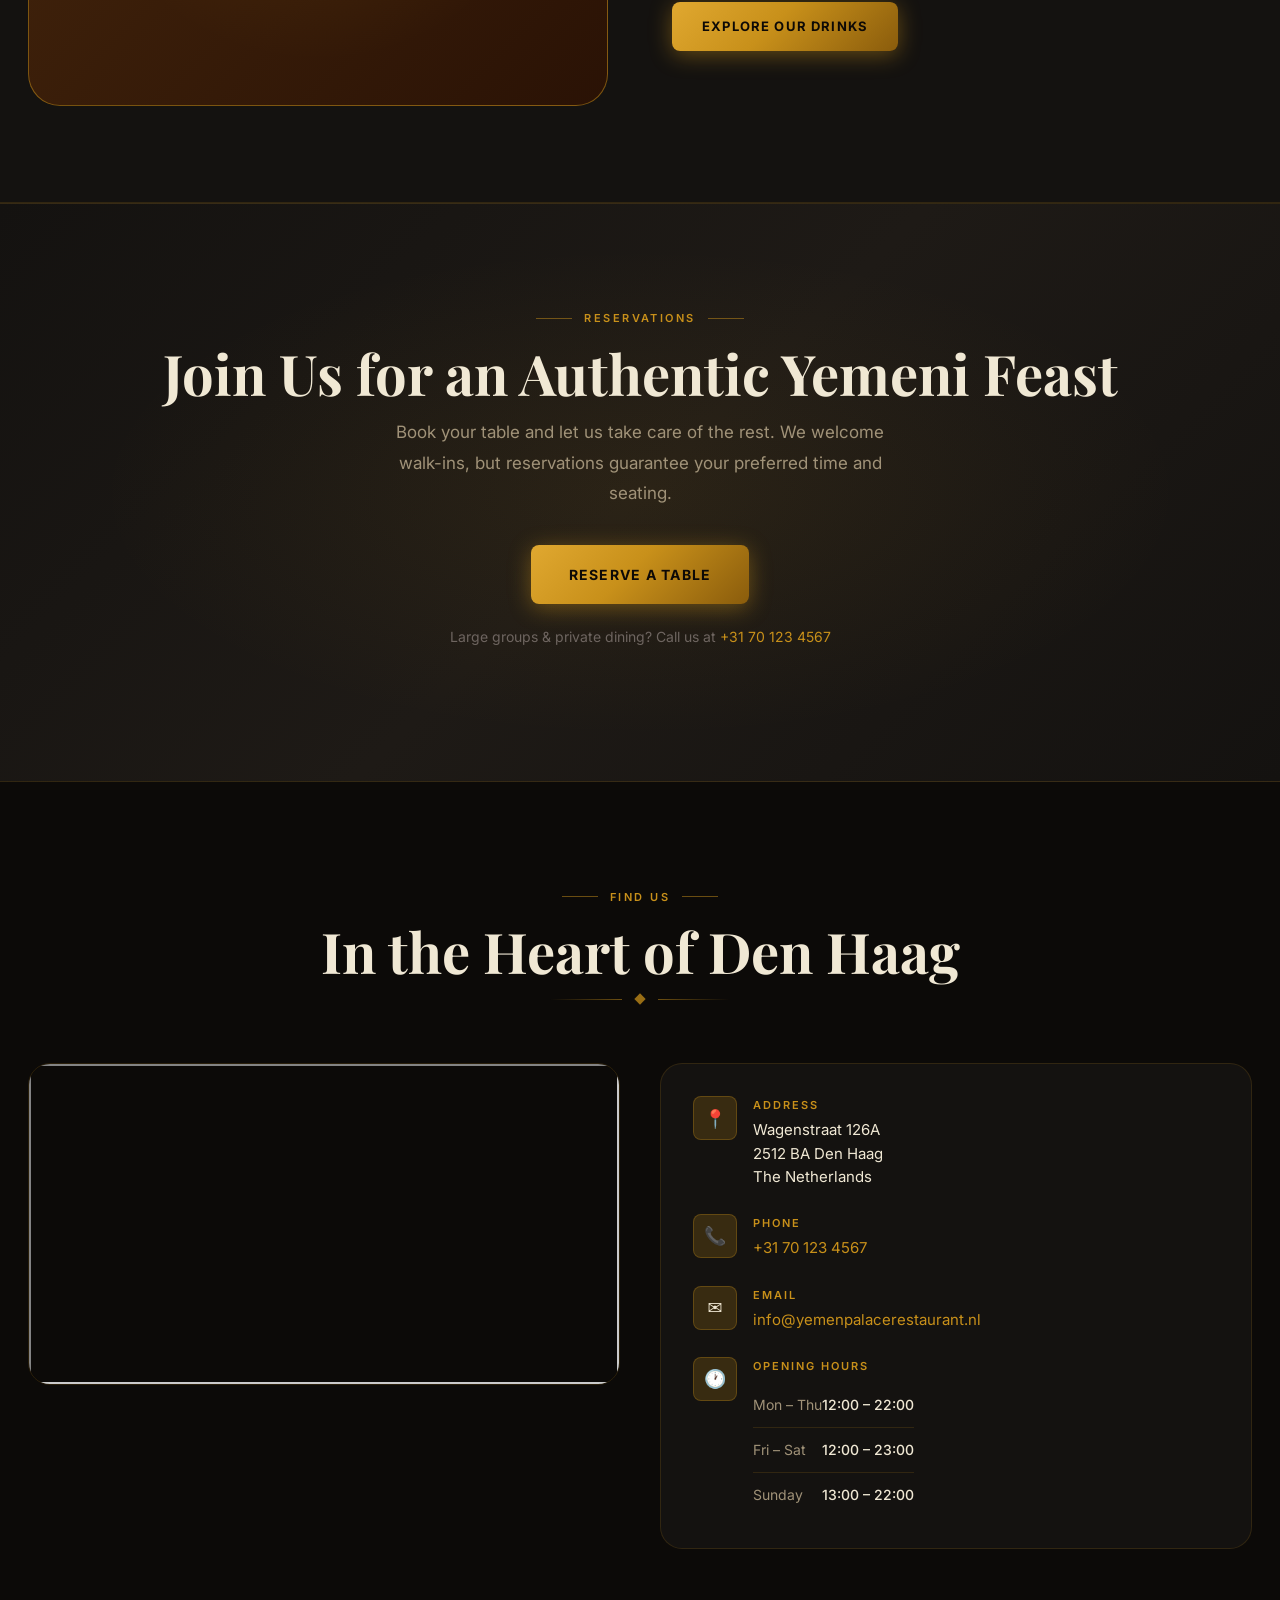
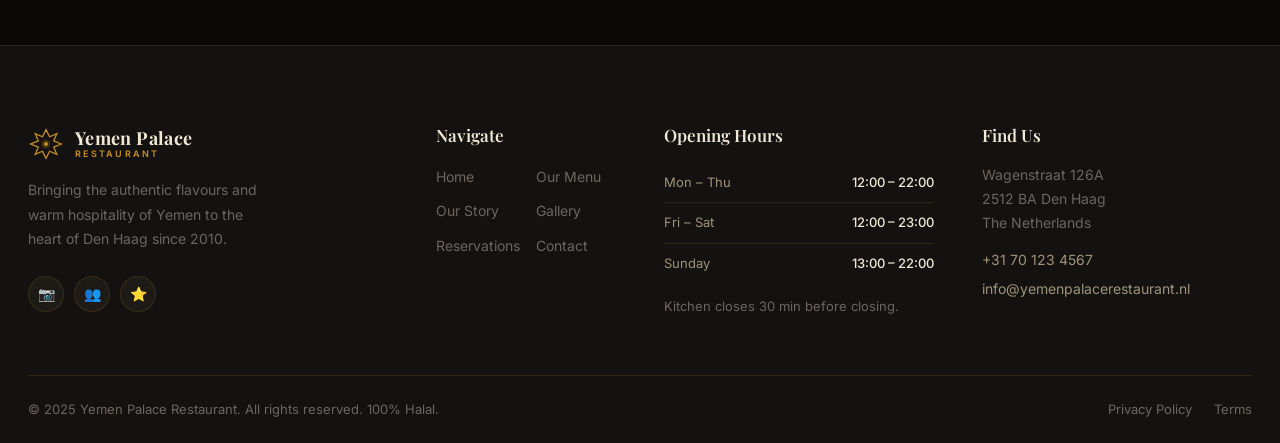
==== commit 8d1f5a0e: "Add demo disclaimer banner to all pages Adds a top-of-page notice on all 6 HTML pages stating the si" ====
--- a/index.html
+++ b/index.html
@@ -11,6 +11,11 @@
 <body>
 
 <canvas id="rice-canvas"></canvas>
+
+<!-- Demo Disclaimer -->
+<div class="demo-banner">
+  This is not the official website — this is just a demo for the restaurant and will be removed as soon as we get a reply from the owner. Website built by <a href="https://consuai.com" target="_blank" rel="noopener">consuai.com</a>
+</div>
 
 <!-- Navbar -->
 <nav class="navbar">
--- a/css/style.css
+++ b/css/style.css
@@ -5,20 +5,39 @@
 
 @import url('https://fonts.googleapis.com/css2?family=Playfair+Display:ital,wght@0,400;0,600;0,700;1,400;1,600&family=Inter:wght@300;400;500;600&display=swap');
 
+/* ─── Demo Disclaimer Banner ─── */
+.demo-banner {
+  background: #1a1200;
+  border-bottom: 1px solid rgba(200,144,26,.35);
+  text-align: center;
+  padding: 8px 16px;
+  font-family: 'Inter', sans-serif;
+  font-size: 0.72rem;
+  color: #a09278;
+  line-height: 1.5;
+  position: relative;
+  z-index: 10000;
+}
+.demo-banner a {
+  color: #C8901A;
+  text-decoration: none;
+}
+.demo-banner a:hover {
+  text-decoration: underline;
+}
+
 /* ─── Design Tokens ─── */
 :root {
-  /* Backgrounds: cool dark slate/charcoal — NOT brown */
-  --bg-base:      #07090e;
-  --bg-surface:   #0d1520;
-  --bg-elevated:  #131d2e;
-  /* Cards keep the warm brown — intentional contrast */
-  --bg-card:      #2a1507;
+  /* Backgrounds: very dark warm charcoal — consistent with card warmth */
+  --bg-base:      #0c0a08;
+  --bg-surface:   #141210;
+  --bg-elevated:  #1e1a16;
+  --bg-card:      #2c1608;
 
   --text-primary:   #f0e8d4;
-  --text-secondary: #9e9278;
-  --text-muted:     #586070;
-
-  /* Gold: richer amber — pops on the cool dark backgrounds */
+  --text-secondary: #a09278;
+  --text-muted:     #6e6560;
+
   --gold:            #C8901A;
   --gold-light:      #E0A830;
   --gold-dark:       #8A5C0C;
@@ -149,7 +168,7 @@
 }
 .navbar.scrolled {
   padding: 13px 0;
-  background: rgba(7,9,14,.97);
+  background: rgba(12,10,8,.97);
   border-bottom-color: var(--border);
 }
 .navbar .container { display:flex; align-items:center; justify-content:space-between; }
@@ -636,7 +655,7 @@
 .form-input,
 .form-select,
 .form-textarea {
-  width:100%; background:rgba(7,9,14,.65);
+  width:100%; background:rgba(12,10,8,.65);
   border:1px solid var(--border); border-radius:var(--radius-sm);
   padding:14px 18px; font-size:15px; font-family:var(--font-body);
   color:var(--text-primary); transition:border-color .22s, box-shadow .22s, background .22s;
@@ -650,7 +669,7 @@
 .form-textarea:focus {
   outline:none; border-color:var(--gold);
   box-shadow:0 0 0 3px rgba(200,144,26,.12), 0 0 16px rgba(200,144,26,.08);
-  background:rgba(7,9,14,.85);
+  background:rgba(12,10,8,.85);
 }
 .form-input::placeholder,
 .form-textarea::placeholder { color:var(--text-muted); }
